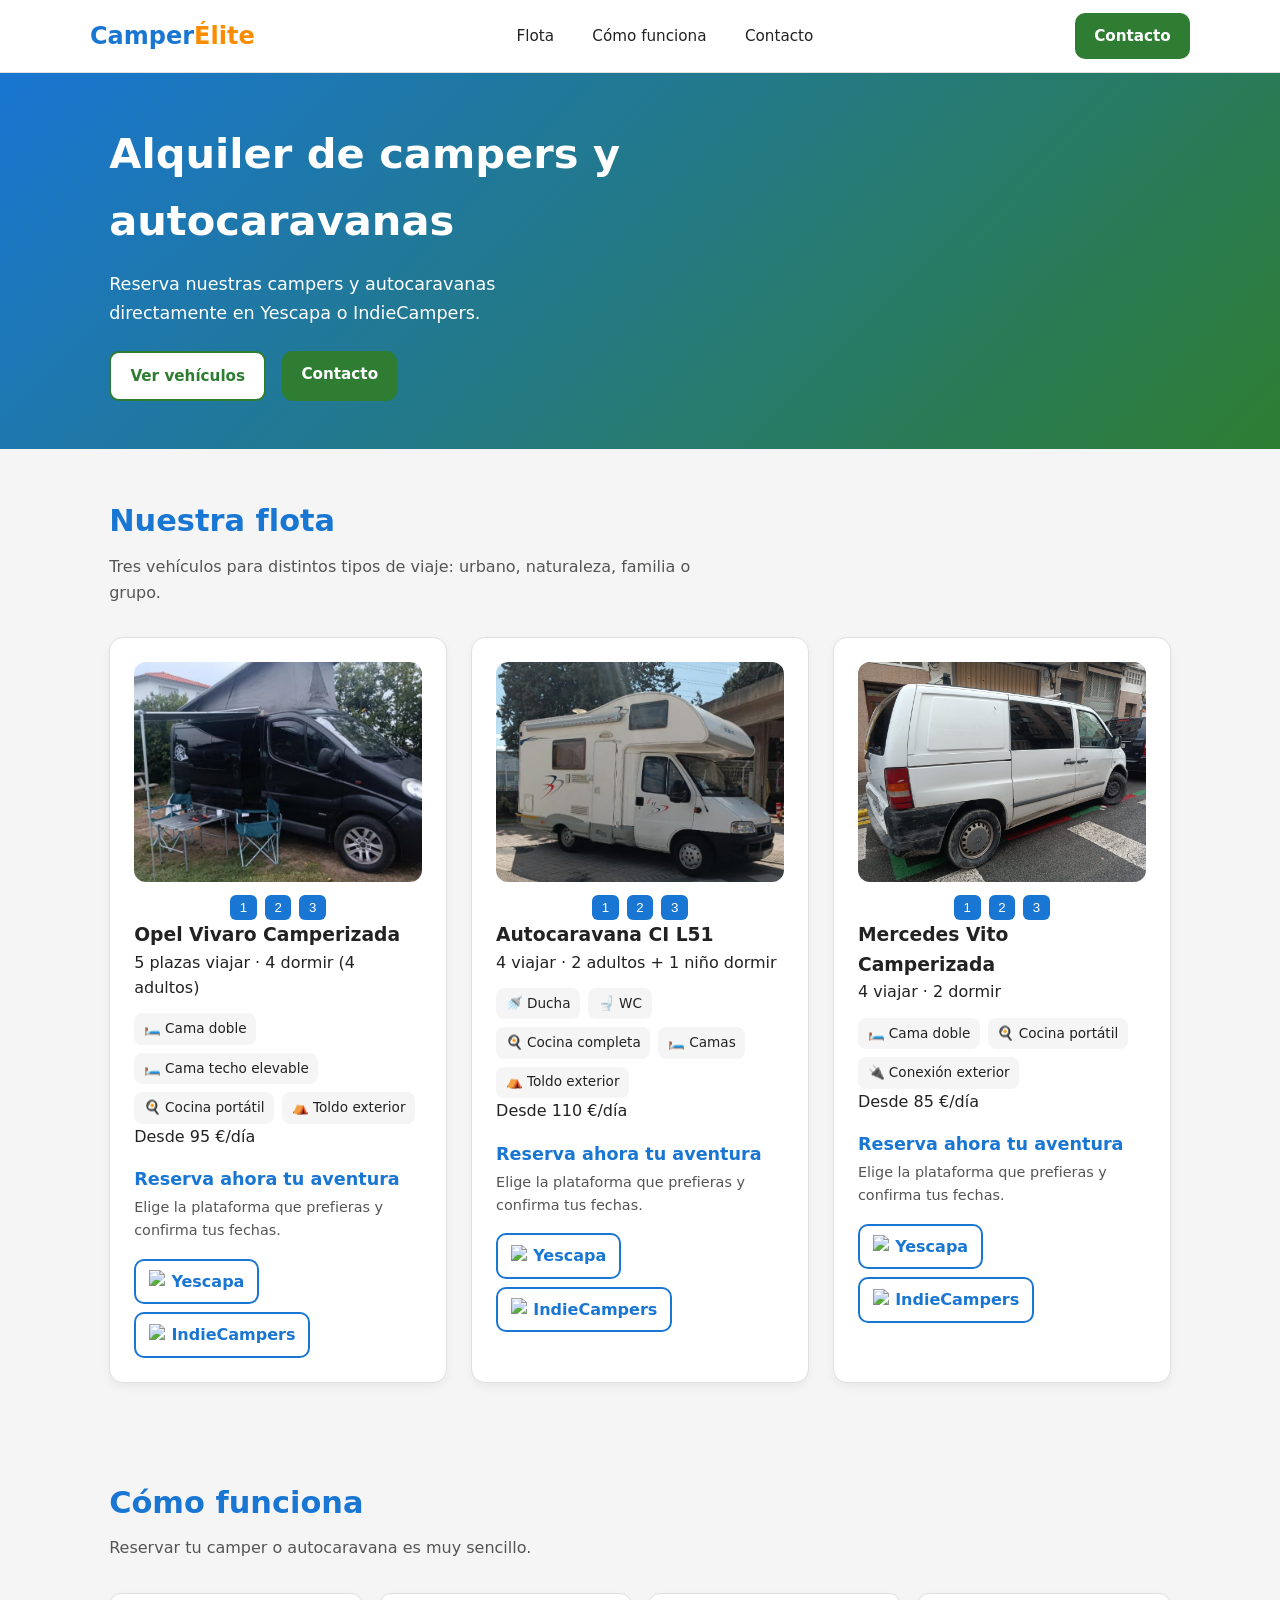
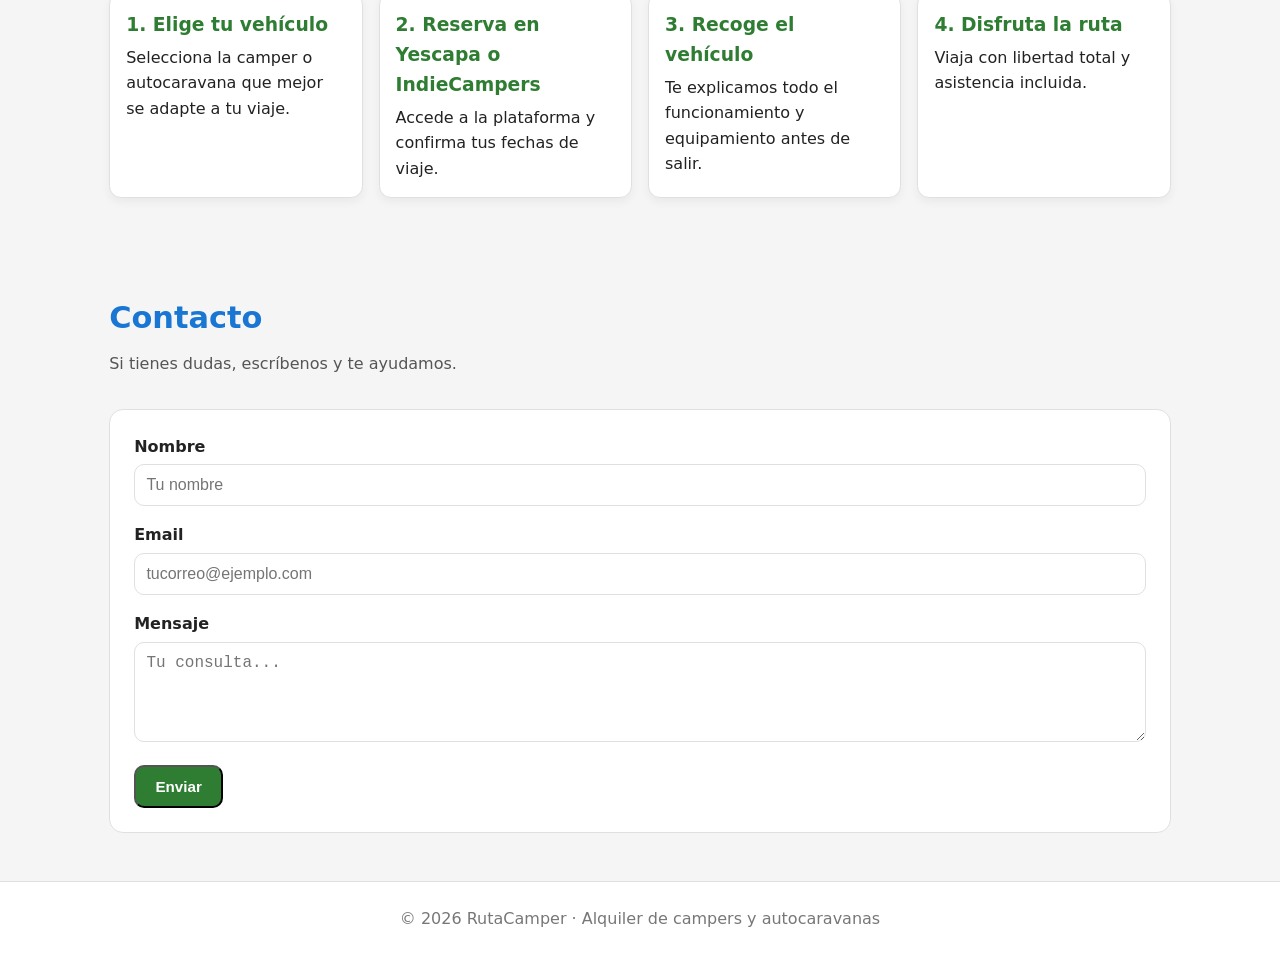
==== index.html @ 62aa4a7f "Add files via upload" ====
<!DOCTYPE html>
<html lang="es">
<head>
<meta charset="UTF-8">
<meta name="viewport" content="width=device-width, initial-scale=1">
<title>Camper Élite – Alquiler y Rutas de campers y autocaravanas</title>

<style>
:root {
  --azul: #1976D2;
  --verde: #2E7D32;
  --naranja: #FB8C00;
  --gris-claro: #F5F5F5;
  --gris-borde: #E0E0E0;
  --texto: #222;
  --max-width: 1100px;
}

* { box-sizing: border-box; margin: 0; padding: 0; }
body {
  font-family: system-ui, sans-serif;
  background: var(--gris-claro);
  color: var(--texto);
  line-height: 1.6;
}

.contenedor {
  max-width: var(--max-width);
  margin: auto;
  padding: 0 1.2rem;
}

/* HEADER */
header {
  background: #fff;
  border-bottom: 1px solid var(--gris-borde);
  position: sticky;
  top: 0;
  z-index: 20;
}
.nav {
  display: flex;
  justify-content: space-between;
  align-items: center;
  padding: .8rem 0;
}
.logo {
  font-size: clamp(1.2rem, 2vw, 1.5rem);
  font-weight: bold;
  color: var(--azul);
}
.logo span { color: var(--naranja); }

nav ul {
  list-style: none;
  display: flex;
  gap: 1rem;
}
nav a {
  text-decoration: none;
  color: var(--texto);
  padding: .4rem .7rem;
  border-radius: 8px;
  font-size: .95rem;
}
nav a:hover {
  background: var(--azul);
  color: #fff;
}

.menu-btn {
  display: none;
  font-size: 1.8rem;
  cursor: pointer;
}

/* BOTONES */
.btn {
  padding: .7rem 1.2rem;
  border-radius: 10px;
  text-decoration: none;
  font-weight: bold;
  display: inline-block;
  font-size: .95rem;
}
.btn-primario {
  background: var(--verde);
  color: #fff;
}
.btn-primario:hover { background: #1b5e20; }
.btn-secundario {
  background: #fff;
  border: 2px solid var(--verde);
  color: var(--verde);
}
.btn-secundario:hover {
  background: var(--verde);
  color: #fff;
}

/* HERO */
.hero {
  background: linear-gradient(135deg, var(--azul), var(--verde));
  color: #fff;
  padding: 3rem 0;
}
.hero-grid {
  display: grid;
  grid-template-columns: 1fr 1fr;
  gap: 2rem;
  align-items: center;
}
.hero h1 {
  font-size: clamp(1.8rem, 4vw, 2.6rem);
  margin-bottom: 1rem;
}
.hero p {
  max-width: 500px;
  margin-bottom: 1.5rem;
  font-size: clamp(.95rem, 2vw, 1.1rem);
}
.hero-buttons {
  display: flex;
  flex-wrap: wrap;
  gap: 1rem;
}

/* SECCIONES */
section {
  padding: 3rem 0;
}
section h2 {
  font-size: clamp(1.4rem, 3vw, 1.9rem);
  margin-bottom: .5rem;
  color: var(--azul);
}
.section-desc {
  max-width: 600px;
  margin-bottom: 2rem;
  color: #555;
}

/* GRID */
.grid {
  display: grid;
  gap: 1.5rem;
}
.grid-3 {
  grid-template-columns: repeat(auto-fit, minmax(280px, 1fr));
}

/* TARJETAS VEHÍCULOS */
.card {
  background: #fff;
  padding: 1.5rem;
  border-radius: 14px;
  border: 1px solid var(--gris-borde);
  box-shadow: 0 4px 10px rgba(0,0,0,0.05);
}

/* GALERÍA */
.gallery {
  position: relative;
  overflow: hidden;
  border-radius: 12px;
  margin-bottom: .8rem;
}
.gallery img {
  width: 100%;
  height: 220px;
  object-fit: cover;
  display: none;
}
.gallery img.active {
  display: block;
}
.gallery-buttons {
  display: flex;
  justify-content: center;
  gap: .5rem;
  margin-top: .5rem;
}
.gallery-buttons button {
  background: var(--azul);
  color: #fff;
  border: none;
  padding: .3rem .6rem;
  border-radius: 6px;
  cursor: pointer;
}
.gallery-buttons button:hover {
  background: var(--verde);
}

/* ICONOS EQUIPAMIENTO */
.equipamiento {
  display: flex;
  flex-wrap: wrap;
  gap: .5rem;
  margin-top: .8rem;
}
.equip-item {
  display: flex;
  align-items: center;
  gap: .3rem;
  background: var(--gris-claro);
  padding: .3rem .6rem;
  border-radius: 8px;
  font-size: .85rem;
}

/* BOTONES DE RESERVA CON LOGOS */
.reserva-logos {
  display: flex;
  gap: .5rem;
  margin-top: 1rem;
  flex-wrap: wrap;
}
.reserva-logos a {
  display: flex;
  align-items: center;
  gap: .4rem;
  background: #fff;
  border: 2px solid var(--azul);
  padding: .5rem .8rem;
  border-radius: 10px;
  text-decoration: none;
  color: var(--azul);
  font-weight: bold;
}
.reserva-logos img {
  height: 22px;
}

/* CÓMO FUNCIONA */
.pasos {
  display: grid;
  gap: 1rem;
  grid-template-columns: repeat(auto-fit, minmax(250px, 1fr));
}
.paso {
  background: #fff;
  padding: 1rem;
  border-radius: 12px;
  border: 1px solid var(--gris-borde);
  box-shadow: 0 4px 10px rgba(0,0,0,0.05);
}
.paso h3 {
  color: var(--verde);
  margin-bottom: .3rem;
}

/* CONTACTO */
form {
  background: #fff;
  padding: 1.5rem;
  border-radius: 14px;
  border: 1px solid var(--gris-borde);
}
.campo { margin-bottom: 1rem; }
.campo label {
  display: block;
  margin-bottom: .3rem;
  font-weight: bold;
}
.campo input,
.campo textarea {
  width: 100%;
  padding: .7rem;
  border-radius: 10px;
  border: 1px solid var(--gris-borde);
  font-size: 1rem;
}
textarea { min-height: 100px; }

footer {
  background: #fff;
  border-top: 1px solid var(--gris-borde);
  padding: 1.5rem 0;
  text-align: center;
  color: #777;
}

@media (max-width: 900px) {
  .hero-grid {
    grid-template-columns: 1fr;
    text-align: center;
  }
}
@media (max-width: 768px) {
  nav ul { display: none; }
  .menu-btn { display: block; }
}
@media (max-width: 480px) {
  .btn { width: 100%; text-align: center; }
}
.reserva-titulo {
  margin-top: 1rem;
  margin-bottom: .5rem;
  text-align: left;
}

.reserva-titulo h4 {
  font-size: 1.1rem;
  color: var(--azul);
  margin-bottom: .2rem;
}

.reserva-titulo p {
  font-size: .9rem;
  color: #555;
}

</style>
</head>
<body>

<header>
  <div class="contenedor nav">
    <div class="logo">Camper<span>Élite</span></div>

    <div class="menu-btn" onclick="toggleMenu()">☰</div>

    <nav>
      <ul id="menu">
        <li><a href="#flota">Flota</a></li>
        <li><a href="#como">Cómo funciona</a></li>
        <li><a href="#contacto">Contacto</a></li>
      </ul>
    </nav>

    <a href="#contacto" class="btn btn-primario">Contacto</a>
  </div>
</header>

<section class="hero">
  <div class="contenedor hero-grid">
    <div>
      <h1>Alquiler de campers y autocaravanas</h1>
      <p>Reserva nuestras campers y autocaravanas directamente en Yescapa o IndieCampers.</p>
      <div class="hero-buttons">
        <a href="#flota" class="btn btn-secundario">Ver vehículos</a>
        <a href="#contacto" class="btn btn-primario">Contacto</a>
      </div>
    </div>
  </div>
</section>

<section id="flota">
  <div class="contenedor">
    <h2>Nuestra flota</h2>
    <p class="section-desc">Tres vehículos para distintos tipos de viaje: urbano, naturaleza, familia o grupo.</p>

    <div class="grid grid-3">

      <!-- Opel Vivaro -->
      <div class="card">
        <div class="gallery" id="galVivaro">
          <img src="vivaro.jpeg" class="active">
          <img src="vivaro2.jpg">
          <img src="vivaro3.jpg">
        </div>
        <div class="gallery-buttons">
          <button onclick="galeria('galVivaro',0)">1</button>
          <button onclick="galeria('galVivaro',1)">2</button>
          <button onclick="galeria('galVivaro',2)">3</button>
        </div>

        <h3>Opel Vivaro Camperizada</h3>
        <div class="card-sub">5 plazas viajar · 4 dormir (4 adultos)</div>

        <div class="equipamiento">
          <div class="equip-item">🛏️ Cama doble</div>
          <div class="equip-item">🛏️ Cama techo elevable</div>
          <div class="equip-item">🍳 Cocina portátil</div>
          <div class="equip-item">⛺ Toldo exterior</div>
        </div>

        <div class="card-precio">Desde 95 €/día</div>
		<div class="reserva-titulo">
			<h4>Reserva ahora tu aventura</h4>
			<p>Elige la plataforma que prefieras y confirma tus fechas.</p>
		</div>
        <div class="reserva-logos">
          <a href="https://www.yescapa.es" target="_blank">
            <img src="https://www.yescapa.es/_assets_dyn/logo.svg"> Yescapa
          </a>
          <a href="https://www.indiecampers.com" target="_blank">
            <img src="https://assets.indiecampers.com/discover/_next/static/media/logo-inverted.2886wuqgzt3rc.svg?w=128&q=75"> IndieCampers
          </a>
        </div>
      </div>

      <!-- Autocaravana CI L51 -->
      <div class="card">
        <div class="gallery" id="galAuto">
          <img src="autocaravana.jpeg" class="active">
          <img src="auto2.jpg">
          <img src="auto3.jpg">
        </div>
        <div class="gallery-buttons">
          <button onclick="galeria('galAuto',0)">1</button>
          <button onclick="galeria('galAuto',1)">2</button>
          <button onclick="galeria('galAuto',2)">3</button>
        </div>

        <h3>Autocaravana CI L51</h3>
        <div class="card-sub">4 viajar · 2 adultos + 1 niño dormir</div>

        <div class="equipamiento">
          <div class="equip-item">🚿 Ducha</div>
          <div class="equip-item">🚽 WC</div>
          <div class="equip-item">🍳 Cocina completa</div>
          <div class="equip-item">🛏️ Camas</div>
		  <div class="equip-item">⛺ Toldo exterior</div>
        </div>

        <div class="card-precio">Desde 110 €/día</div>
		<div class="reserva-titulo">
			<h4>Reserva ahora tu aventura</h4>
			<p>Elige la plataforma que prefieras y confirma tus fechas.</p>
		</div>

        <div class="reserva-logos">
          <a href="https://www.yescapa.es" target="_blank">
            <img src="https://www.yescapa.es/_assets_dyn/logo.svg"> Yescapa
          </a>
          <a href="https://www.indiecampers.com" target="_blank">
            <img src="https://assets.indiecampers.com/discover/_next/static/media/logo-inverted.2886wuqgzt3rc.svg?w=128&q=75"> IndieCampers
          </a>
        </div>
      </div>

      <!-- Mercedes Vito -->
      <div class="card">
        <div class="gallery" id="galVito">
          <img src="vito.jpeg" class="active">
          <img src="vito2.jpg">
          <img src="vito3.jpg">
        </div>
        <div class="gallery-buttons">
          <button onclick="galeria('galVito',0)">1</button>
          <button onclick="galeria('galVito',1)">2</button>
          <button onclick="galeria('galVito',2)">3</button>
        </div>

        <h3>Mercedes Vito Camperizada</h3>
        <div class="card-sub">4 viajar · 2 dormir</div>

        <div class="equipamiento">
          <div class="equip-item">🛏️ Cama doble</div>
          <div class="equip-item">🍳 Cocina portátil</div>
          <div class="equip-item">🔌 Conexión exterior</div>
        </div>

        <div class="card-precio">Desde 85 €/día</div>
		<div class="reserva-titulo">
			<h4>Reserva ahora tu aventura</h4>
			<p>Elige la plataforma que prefieras y confirma tus fechas.</p>
		</div>
        <div class="reserva-logos">
          <a href="https://www.yescapa.es" target="_blank">
            <img src="https://www.yescapa.es/_assets_dyn/logo.svg"> Yescapa
          </a>
          <a href="https://www.indiecampers.com" target="_blank">
            <img src="https://assets.indiecampers.com/discover/_next/static/media/logo-inverted.2886wuqgzt3rc.svg?w=128&q=75"> IndieCampers
          </a>
        </div>
      </div>

    </div>
  </div>
</section>

<section id="como">
  <div class="contenedor">
    <h2>Cómo funciona</h2>
    <p class="section-desc">Reservar tu camper o autocaravana es muy sencillo.</p>

    <div class="pasos">
      <div class="paso">
        <h3>1. Elige tu vehículo</h3>
        <p>Selecciona la camper o autocaravana que mejor se adapte a tu viaje.</p>
      </div>
      <div class="paso">
        <h3>2. Reserva en Yescapa o IndieCampers</h3>
        <p>Accede a la plataforma y confirma tus fechas de viaje.</p>
      </div>
      <div class="paso">
        <h3>3. Recoge el vehículo</h3>
        <p>Te explicamos todo el funcionamiento y equipamiento antes de salir.</p>
      </div>
      <div class="paso">
        <h3>4. Disfruta la ruta</h3>
        <p>Viaja con libertad total y asistencia incluida.</p>
      </div>
    </div>
  </div>
</section>

<section id="contacto">
  <div class="contenedor">
    <h2>Contacto</h2>
    <p class="section-desc">Si tienes dudas, escríbenos y te ayudamos.</p>

    <form>
      <div class="campo">
        <label>Nombre</label>
        <input type="text" placeholder="Tu nombre">
      </div>
      <div class="campo">
        <label>Email</label>
        <input type="email" placeholder="tucorreo@ejemplo.com">
      </div>
      <div class="campo">
        <label>Mensaje</label>
        <textarea placeholder="Tu consulta..."></textarea>
      </div>
      <button class="btn btn-primario" type="submit">Enviar</button>
    </form>
  </div>
</section>

<footer>
  © <span id="year"></span> RutaCamper · Alquiler de campers y autocaravanas
</footer>

<script>
document.getElementById("year").textContent = new Date().getFullYear();

function toggleMenu() {
  const menu = document.getElementById("menu");
  menu.style.display = menu.style.display === "flex" ? "none" : "flex";
}

function galeria(id, index) {
  const gal = document.getElementById(id);
  const imgs = gal.querySelectorAll("img");
  imgs.forEach(img => img.classList.remove("active"));
  imgs[index].classList.add("active");
}
</script>

</body>
</html>
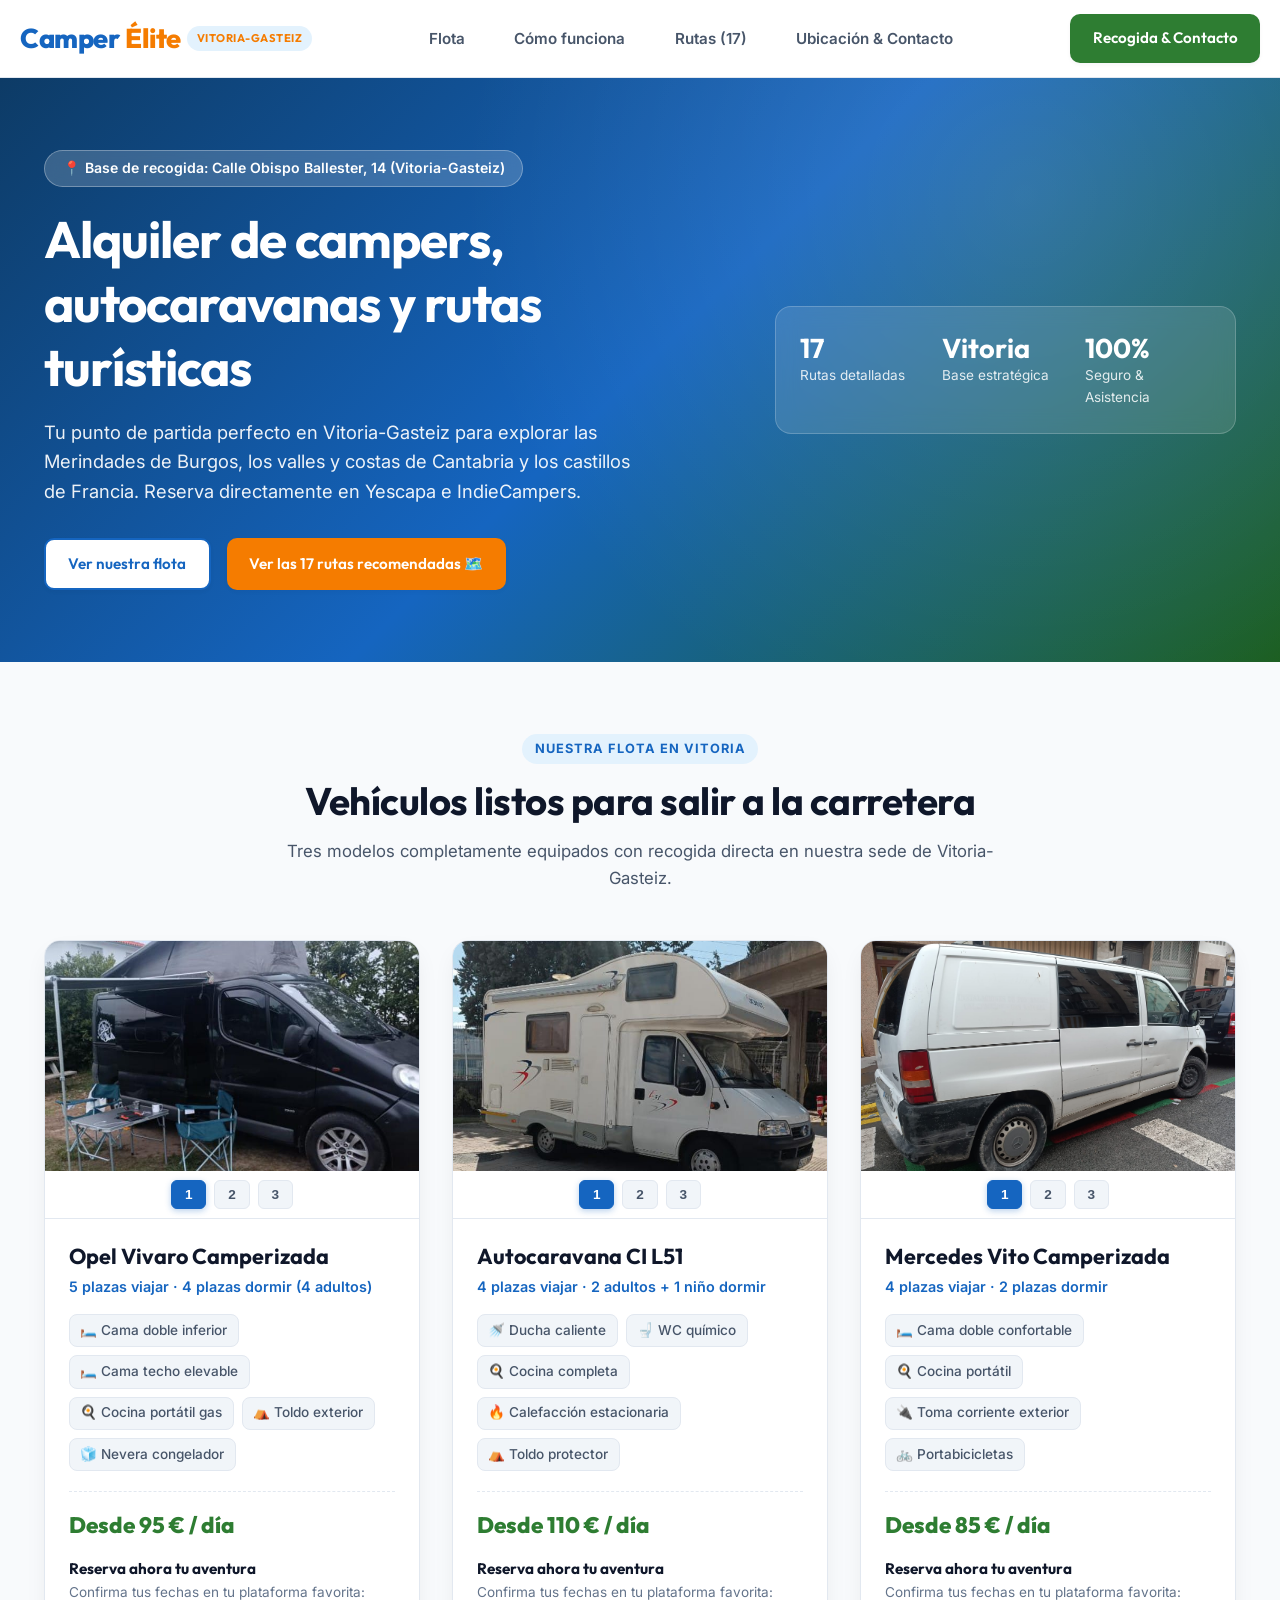
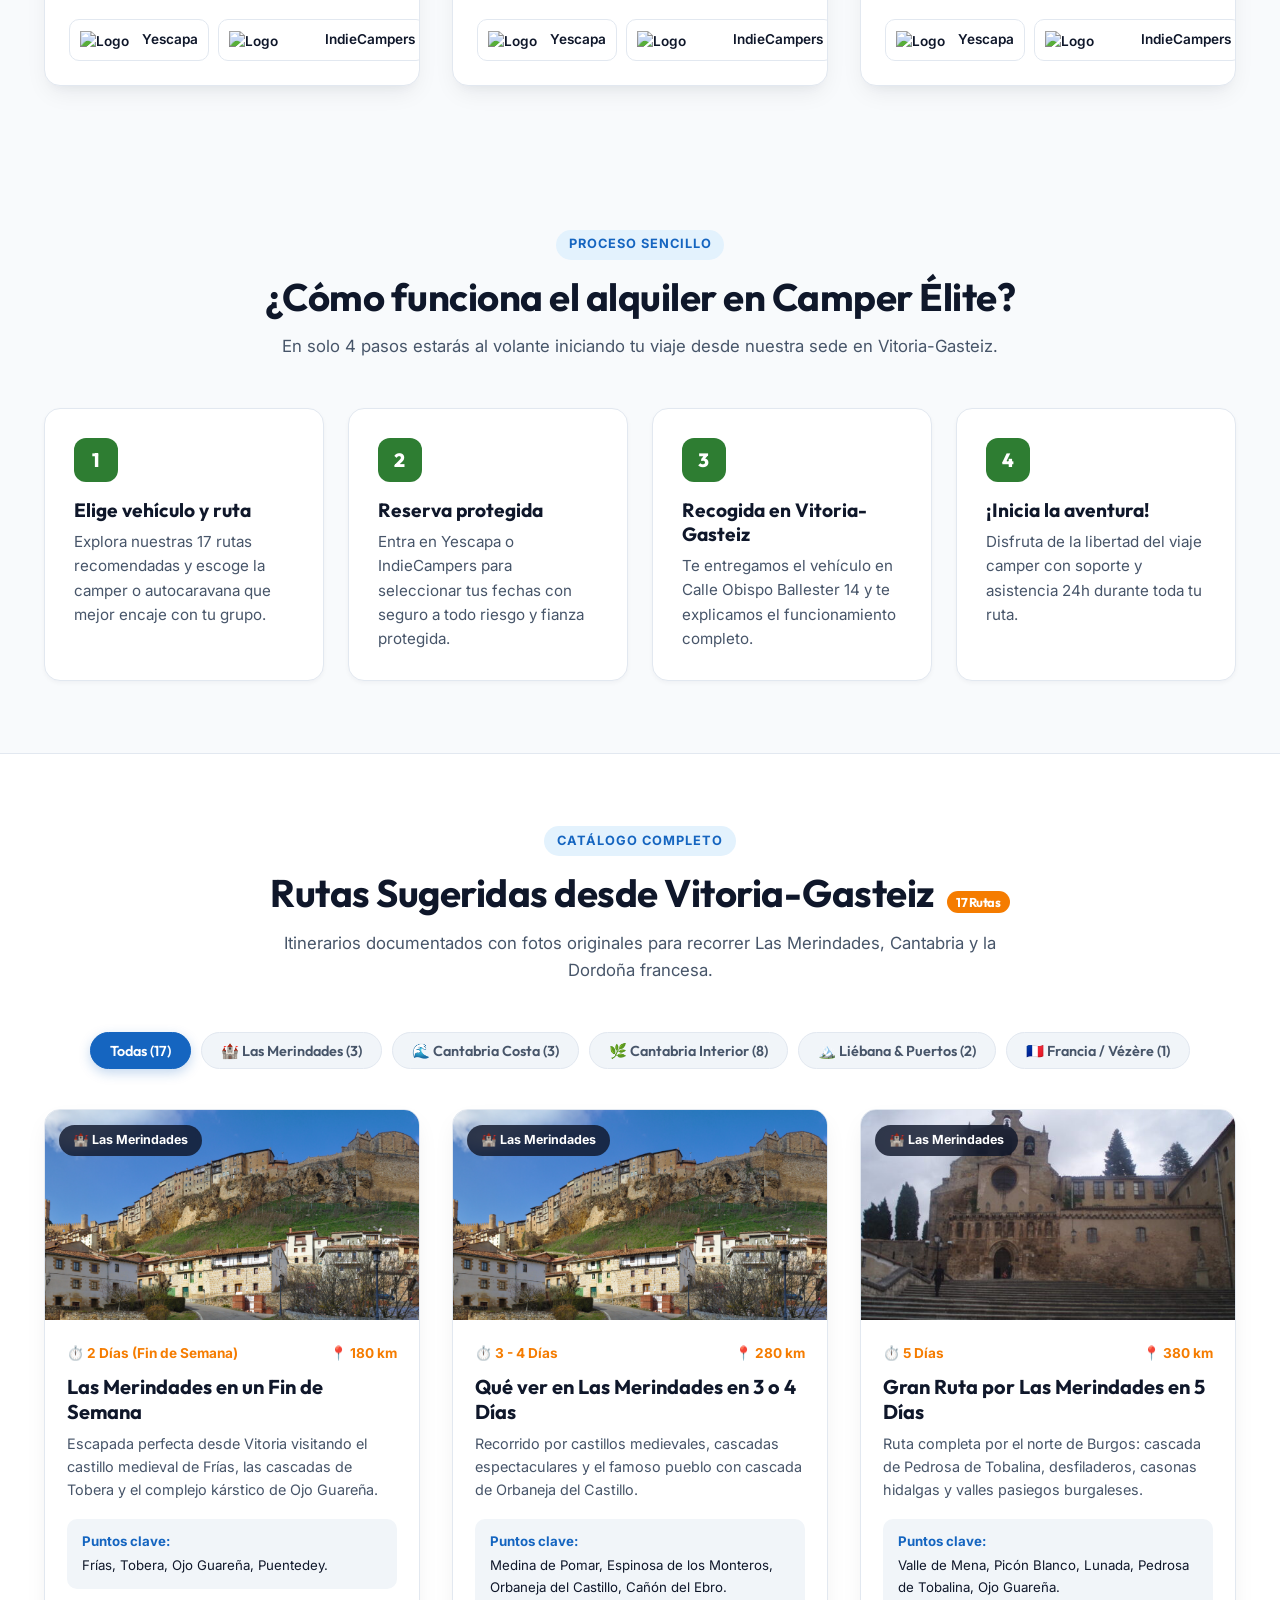
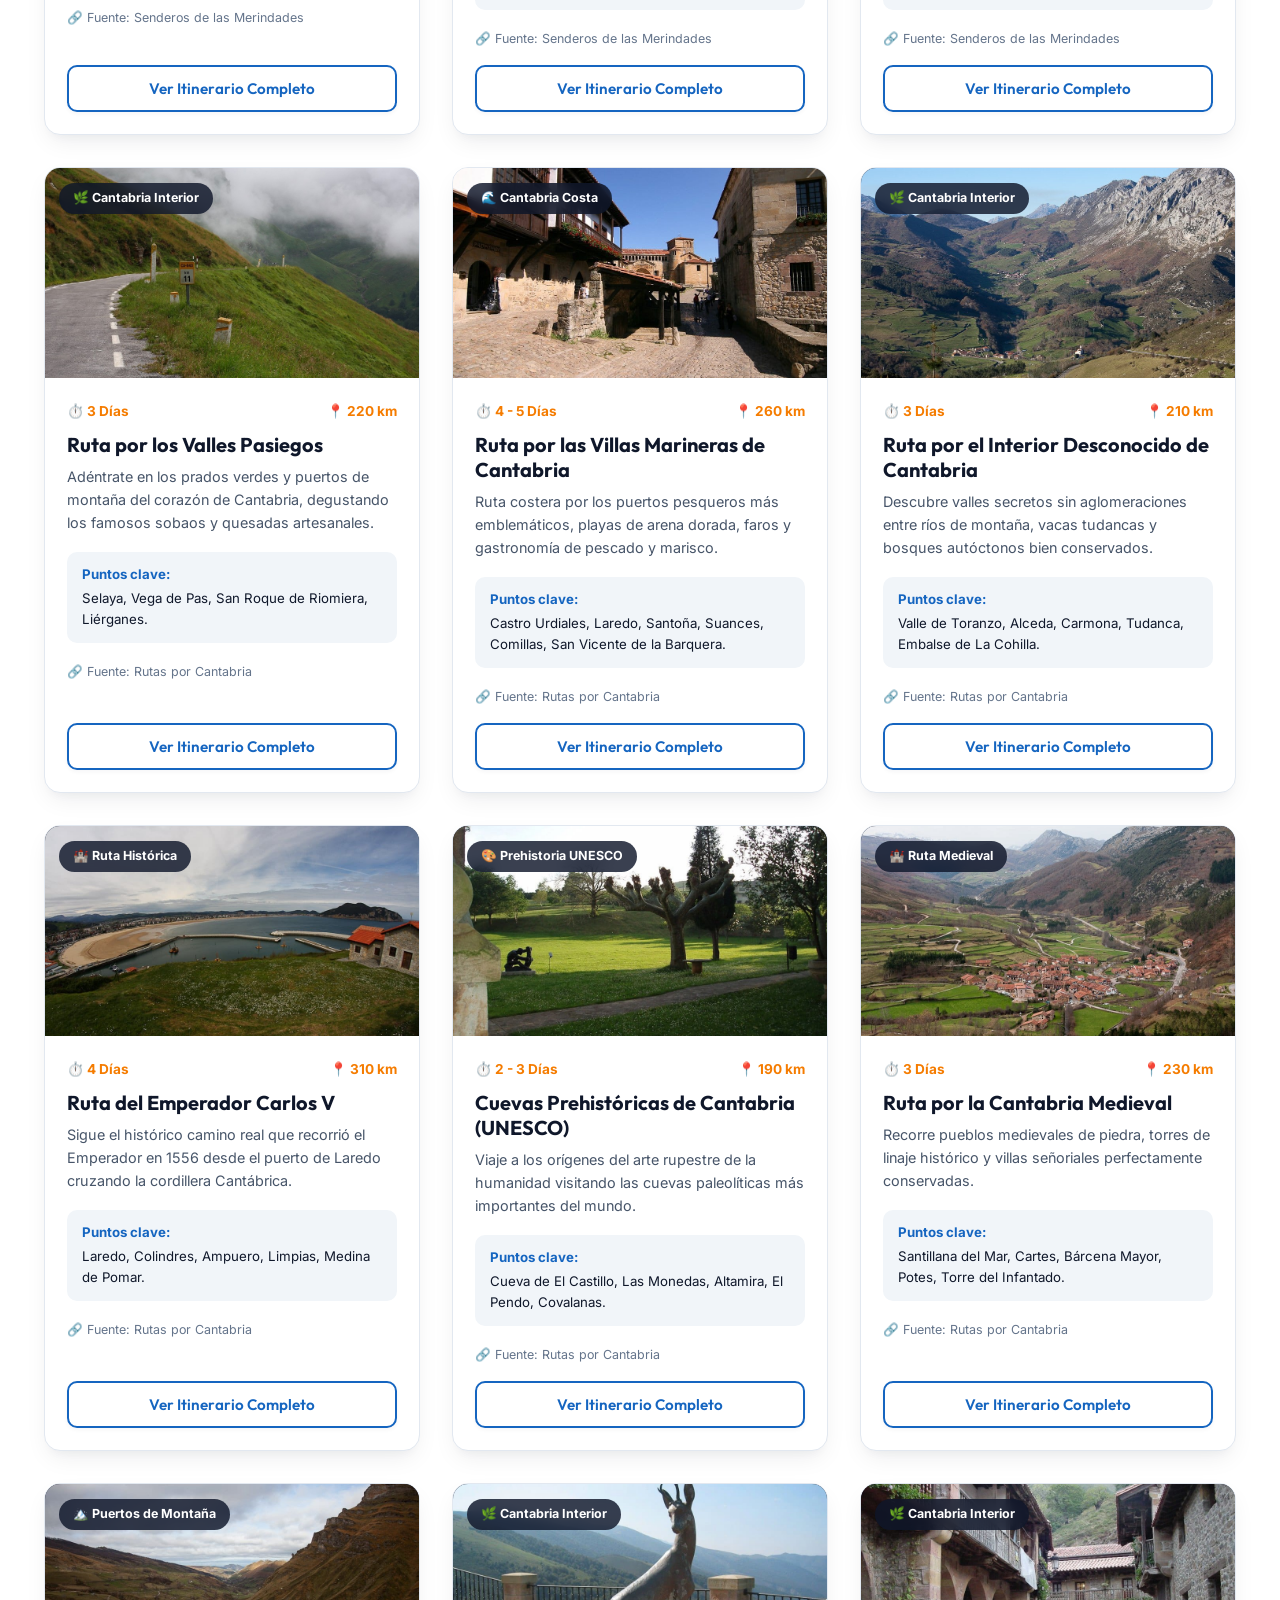
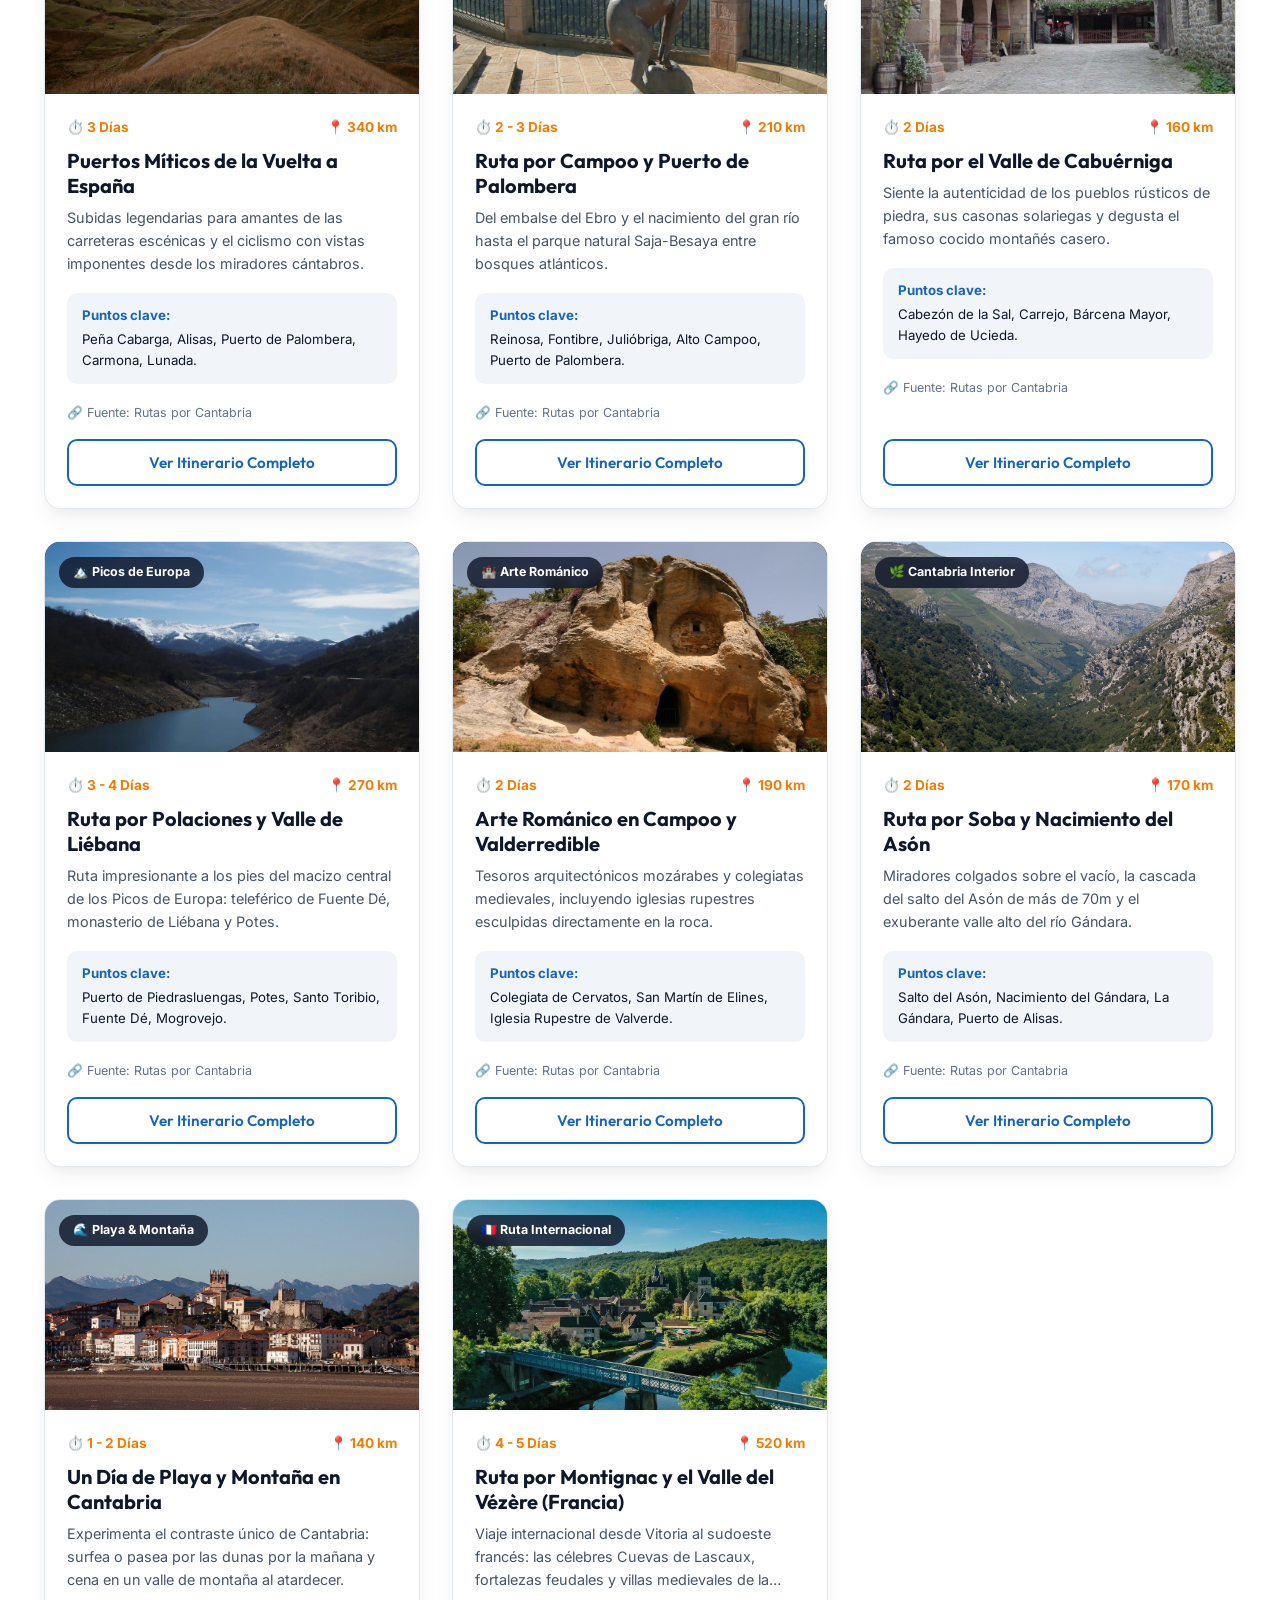
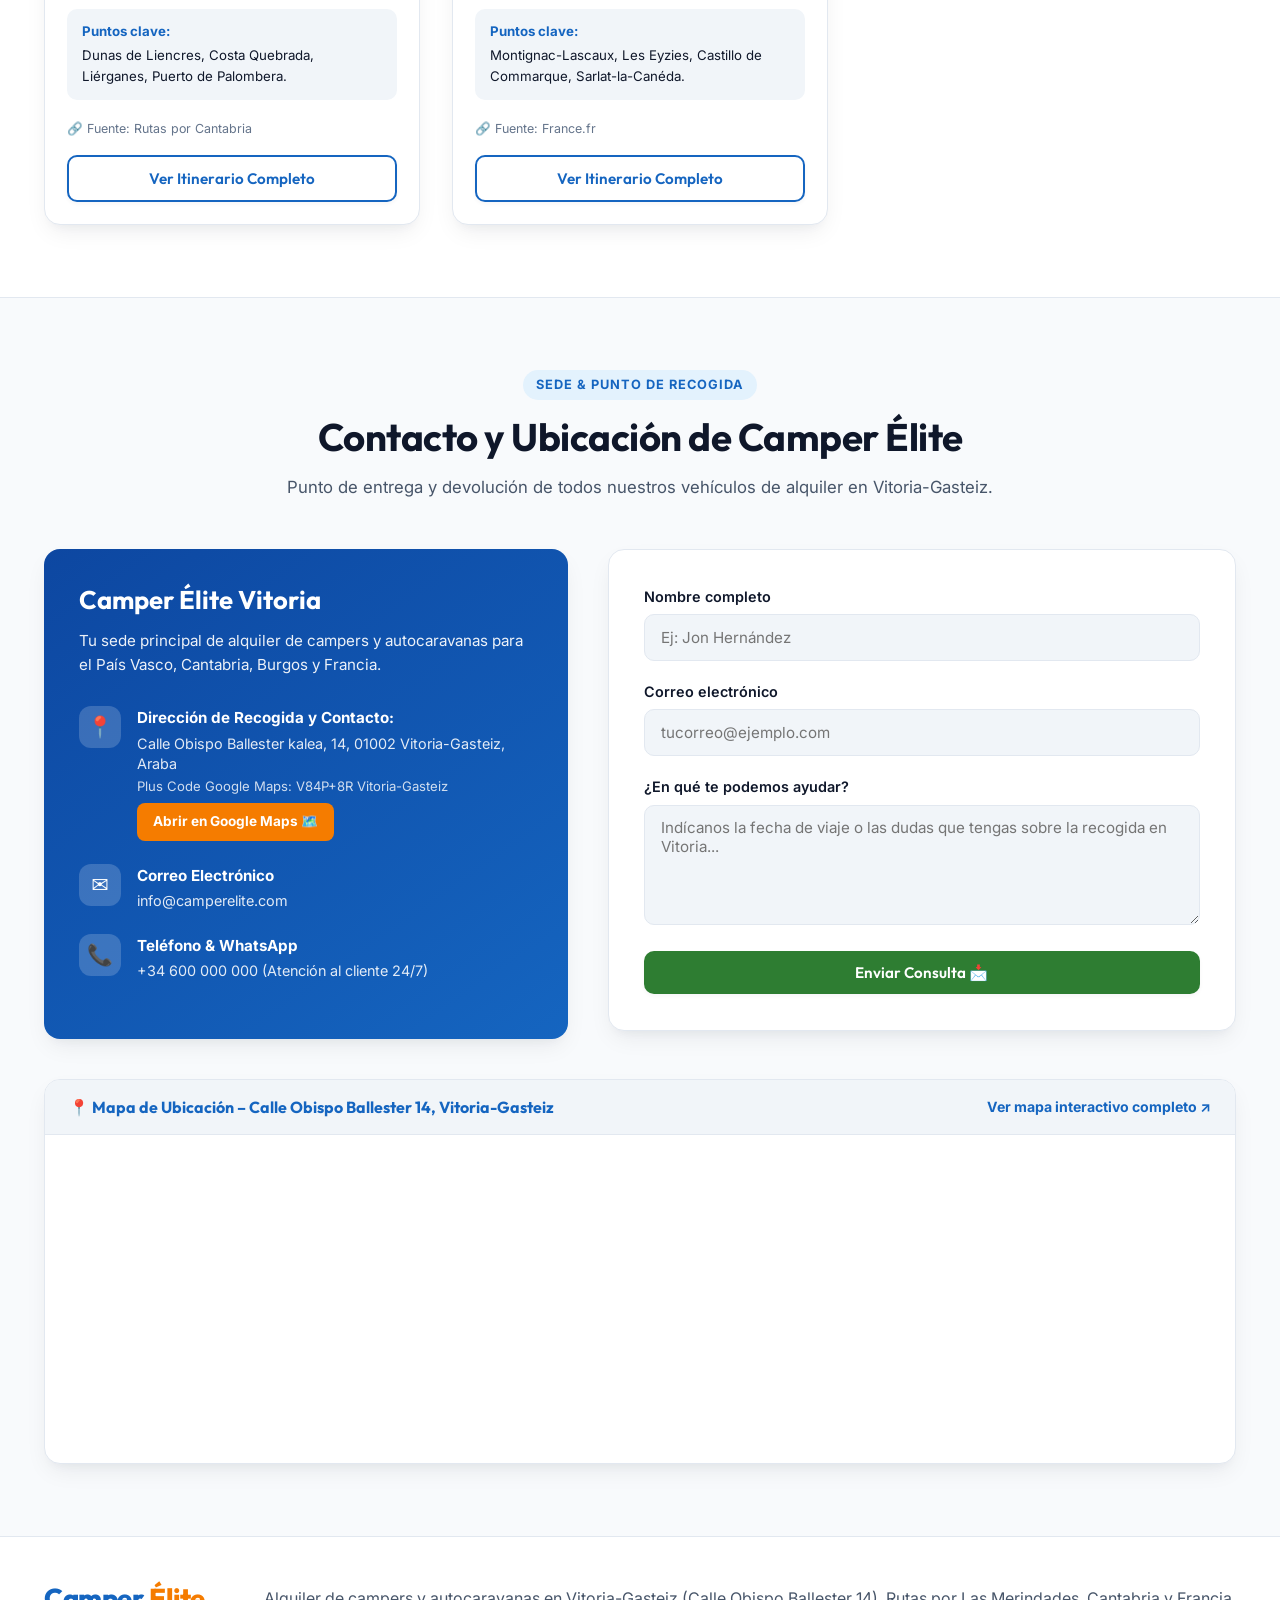
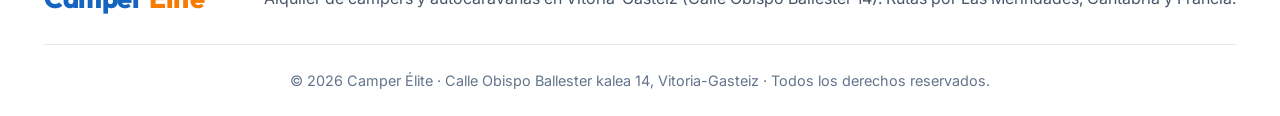
==== commit 334bd8e9: "Add files via upload" ====
--- a/index.html
+++ b/index.html
@@ -1,545 +1,822 @@
-<!DOCTYPE html>
-<html lang="es">
-<head>
-<meta charset="UTF-8">
-<meta name="viewport" content="width=device-width, initial-scale=1">
-<title>Camper Élite – Alquiler y Rutas de campers y autocaravanas</title>
-
-<style>
-:root {
-  --azul: #1976D2;
-  --verde: #2E7D32;
-  --naranja: #FB8C00;
-  --gris-claro: #F5F5F5;
-  --gris-borde: #E0E0E0;
-  --texto: #222;
-  --max-width: 1100px;
-}
-
-* { box-sizing: border-box; margin: 0; padding: 0; }
-body {
-  font-family: system-ui, sans-serif;
-  background: var(--gris-claro);
-  color: var(--texto);
-  line-height: 1.6;
-}
-
-.contenedor {
-  max-width: var(--max-width);
-  margin: auto;
-  padding: 0 1.2rem;
-}
-
-/* HEADER */
-header {
-  background: #fff;
-  border-bottom: 1px solid var(--gris-borde);
-  position: sticky;
-  top: 0;
-  z-index: 20;
-}
-.nav {
-  display: flex;
-  justify-content: space-between;
-  align-items: center;
-  padding: .8rem 0;
-}
-.logo {
-  font-size: clamp(1.2rem, 2vw, 1.5rem);
-  font-weight: bold;
-  color: var(--azul);
-}
-.logo span { color: var(--naranja); }
-
-nav ul {
-  list-style: none;
-  display: flex;
-  gap: 1rem;
-}
-nav a {
-  text-decoration: none;
-  color: var(--texto);
-  padding: .4rem .7rem;
-  border-radius: 8px;
-  font-size: .95rem;
-}
-nav a:hover {
-  background: var(--azul);
-  color: #fff;
-}
-
-.menu-btn {
-  display: none;
-  font-size: 1.8rem;
-  cursor: pointer;
-}
-
-/* BOTONES */
-.btn {
-  padding: .7rem 1.2rem;
-  border-radius: 10px;
-  text-decoration: none;
-  font-weight: bold;
-  display: inline-block;
-  font-size: .95rem;
-}
-.btn-primario {
-  background: var(--verde);
-  color: #fff;
-}
-.btn-primario:hover { background: #1b5e20; }
-.btn-secundario {
-  background: #fff;
-  border: 2px solid var(--verde);
-  color: var(--verde);
-}
-.btn-secundario:hover {
-  background: var(--verde);
-  color: #fff;
-}
-
-/* HERO */
-.hero {
-  background: linear-gradient(135deg, var(--azul), var(--verde));
-  color: #fff;
-  padding: 3rem 0;
-}
-.hero-grid {
-  display: grid;
-  grid-template-columns: 1fr 1fr;
-  gap: 2rem;
-  align-items: center;
-}
-.hero h1 {
-  font-size: clamp(1.8rem, 4vw, 2.6rem);
-  margin-bottom: 1rem;
-}
-.hero p {
-  max-width: 500px;
-  margin-bottom: 1.5rem;
-  font-size: clamp(.95rem, 2vw, 1.1rem);
-}
-.hero-buttons {
-  display: flex;
-  flex-wrap: wrap;
-  gap: 1rem;
-}
-
-/* SECCIONES */
-section {
-  padding: 3rem 0;
-}
-section h2 {
-  font-size: clamp(1.4rem, 3vw, 1.9rem);
-  margin-bottom: .5rem;
-  color: var(--azul);
-}
-.section-desc {
-  max-width: 600px;
-  margin-bottom: 2rem;
-  color: #555;
-}
-
-/* GRID */
-.grid {
-  display: grid;
-  gap: 1.5rem;
-}
-.grid-3 {
-  grid-template-columns: repeat(auto-fit, minmax(280px, 1fr));
-}
-
-/* TARJETAS VEHÍCULOS */
-.card {
-  background: #fff;
-  padding: 1.5rem;
-  border-radius: 14px;
-  border: 1px solid var(--gris-borde);
-  box-shadow: 0 4px 10px rgba(0,0,0,0.05);
-}
-
-/* GALERÍA */
-.gallery {
-  position: relative;
-  overflow: hidden;
-  border-radius: 12px;
-  margin-bottom: .8rem;
-}
-.gallery img {
-  width: 100%;
-  height: 220px;
-  object-fit: cover;
-  display: none;
-}
-.gallery img.active {
-  display: block;
-}
-.gallery-buttons {
-  display: flex;
-  justify-content: center;
-  gap: .5rem;
-  margin-top: .5rem;
-}
-.gallery-buttons button {
-  background: var(--azul);
-  color: #fff;
-  border: none;
-  padding: .3rem .6rem;
-  border-radius: 6px;
-  cursor: pointer;
-}
-.gallery-buttons button:hover {
-  background: var(--verde);
-}
-
-/* ICONOS EQUIPAMIENTO */
-.equipamiento {
-  display: flex;
-  flex-wrap: wrap;
-  gap: .5rem;
-  margin-top: .8rem;
-}
-.equip-item {
-  display: flex;
-  align-items: center;
-  gap: .3rem;
-  background: var(--gris-claro);
-  padding: .3rem .6rem;
-  border-radius: 8px;
-  font-size: .85rem;
-}
-
-/* BOTONES DE RESERVA CON LOGOS */
-.reserva-logos {
-  display: flex;
-  gap: .5rem;
-  margin-top: 1rem;
-  flex-wrap: wrap;
-}
-.reserva-logos a {
-  display: flex;
-  align-items: center;
-  gap: .4rem;
-  background: #fff;
-  border: 2px solid var(--azul);
-  padding: .5rem .8rem;
-  border-radius: 10px;
-  text-decoration: none;
-  color: var(--azul);
-  font-weight: bold;
-}
-.reserva-logos img {
-  height: 22px;
-}
-
-/* CÓMO FUNCIONA */
-.pasos {
-  display: grid;
-  gap: 1rem;
-  grid-template-columns: repeat(auto-fit, minmax(250px, 1fr));
-}
-.paso {
-  background: #fff;
-  padding: 1rem;
-  border-radius: 12px;
-  border: 1px solid var(--gris-borde);
-  box-shadow: 0 4px 10px rgba(0,0,0,0.05);
-}
-.paso h3 {
-  color: var(--verde);
-  margin-bottom: .3rem;
-}
-
-/* CONTACTO */
-form {
-  background: #fff;
-  padding: 1.5rem;
-  border-radius: 14px;
-  border: 1px solid var(--gris-borde);
-}
-.campo { margin-bottom: 1rem; }
-.campo label {
-  display: block;
-  margin-bottom: .3rem;
-  font-weight: bold;
-}
-.campo input,
-.campo textarea {
-  width: 100%;
-  padding: .7rem;
-  border-radius: 10px;
-  border: 1px solid var(--gris-borde);
-  font-size: 1rem;
-}
-textarea { min-height: 100px; }
-
-footer {
-  background: #fff;
-  border-top: 1px solid var(--gris-borde);
-  padding: 1.5rem 0;
-  text-align: center;
-  color: #777;
-}
-
-@media (max-width: 900px) {
-  .hero-grid {
-    grid-template-columns: 1fr;
-    text-align: center;
-  }
-}
-@media (max-width: 768px) {
-  nav ul { display: none; }
-  .menu-btn { display: block; }
-}
-@media (max-width: 480px) {
-  .btn { width: 100%; text-align: center; }
-}
-.reserva-titulo {
-  margin-top: 1rem;
-  margin-bottom: .5rem;
-  text-align: left;
-}
-
-.reserva-titulo h4 {
-  font-size: 1.1rem;
-  color: var(--azul);
-  margin-bottom: .2rem;
-}
-
-.reserva-titulo p {
-  font-size: .9rem;
-  color: #555;
-}
-
-</style>
-</head>
-<body>
-
-<header>
-  <div class="contenedor nav">
-    <div class="logo">Camper<span>Élite</span></div>
-
-    <div class="menu-btn" onclick="toggleMenu()">☰</div>
-
-    <nav>
-      <ul id="menu">
-        <li><a href="#flota">Flota</a></li>
-        <li><a href="#como">Cómo funciona</a></li>
-        <li><a href="#contacto">Contacto</a></li>
-      </ul>
-    </nav>
-
-    <a href="#contacto" class="btn btn-primario">Contacto</a>
-  </div>
-</header>
-
-<section class="hero">
-  <div class="contenedor hero-grid">
-    <div>
-      <h1>Alquiler de campers y autocaravanas</h1>
-      <p>Reserva nuestras campers y autocaravanas directamente en Yescapa o IndieCampers.</p>
-      <div class="hero-buttons">
-        <a href="#flota" class="btn btn-secundario">Ver vehículos</a>
-        <a href="#contacto" class="btn btn-primario">Contacto</a>
-      </div>
-    </div>
-  </div>
-</section>
-
-<section id="flota">
-  <div class="contenedor">
-    <h2>Nuestra flota</h2>
-    <p class="section-desc">Tres vehículos para distintos tipos de viaje: urbano, naturaleza, familia o grupo.</p>
-
-    <div class="grid grid-3">
-
-      <!-- Opel Vivaro -->
-      <div class="card">
-        <div class="gallery" id="galVivaro">
-          <img src="vivaro.jpeg" class="active">
-          <img src="vivaro2.jpg">
-          <img src="vivaro3.jpg">
-        </div>
-        <div class="gallery-buttons">
-          <button onclick="galeria('galVivaro',0)">1</button>
-          <button onclick="galeria('galVivaro',1)">2</button>
-          <button onclick="galeria('galVivaro',2)">3</button>
-        </div>
-
-        <h3>Opel Vivaro Camperizada</h3>
-        <div class="card-sub">5 plazas viajar · 4 dormir (4 adultos)</div>
-
-        <div class="equipamiento">
-          <div class="equip-item">🛏️ Cama doble</div>
-          <div class="equip-item">🛏️ Cama techo elevable</div>
-          <div class="equip-item">🍳 Cocina portátil</div>
-          <div class="equip-item">⛺ Toldo exterior</div>
-        </div>
-
-        <div class="card-precio">Desde 95 €/día</div>
-		<div class="reserva-titulo">
-			<h4>Reserva ahora tu aventura</h4>
-			<p>Elige la plataforma que prefieras y confirma tus fechas.</p>
-		</div>
-        <div class="reserva-logos">
-          <a href="https://www.yescapa.es" target="_blank">
-            <img src="https://www.yescapa.es/_assets_dyn/logo.svg"> Yescapa
-          </a>
-          <a href="https://www.indiecampers.com" target="_blank">
-            <img src="https://assets.indiecampers.com/discover/_next/static/media/logo-inverted.2886wuqgzt3rc.svg?w=128&q=75"> IndieCampers
-          </a>
-        </div>
-      </div>
-
-      <!-- Autocaravana CI L51 -->
-      <div class="card">
-        <div class="gallery" id="galAuto">
-          <img src="autocaravana.jpeg" class="active">
-          <img src="auto2.jpg">
-          <img src="auto3.jpg">
-        </div>
-        <div class="gallery-buttons">
-          <button onclick="galeria('galAuto',0)">1</button>
-          <button onclick="galeria('galAuto',1)">2</button>
-          <button onclick="galeria('galAuto',2)">3</button>
-        </div>
-
-        <h3>Autocaravana CI L51</h3>
-        <div class="card-sub">4 viajar · 2 adultos + 1 niño dormir</div>
-
-        <div class="equipamiento">
-          <div class="equip-item">🚿 Ducha</div>
-          <div class="equip-item">🚽 WC</div>
-          <div class="equip-item">🍳 Cocina completa</div>
-          <div class="equip-item">🛏️ Camas</div>
-		  <div class="equip-item">⛺ Toldo exterior</div>
-        </div>
-
-        <div class="card-precio">Desde 110 €/día</div>
-		<div class="reserva-titulo">
-			<h4>Reserva ahora tu aventura</h4>
-			<p>Elige la plataforma que prefieras y confirma tus fechas.</p>
-		</div>
-
-        <div class="reserva-logos">
-          <a href="https://www.yescapa.es" target="_blank">
-            <img src="https://www.yescapa.es/_assets_dyn/logo.svg"> Yescapa
-          </a>
-          <a href="https://www.indiecampers.com" target="_blank">
-            <img src="https://assets.indiecampers.com/discover/_next/static/media/logo-inverted.2886wuqgzt3rc.svg?w=128&q=75"> IndieCampers
-          </a>
-        </div>
-      </div>
-
-      <!-- Mercedes Vito -->
-      <div class="card">
-        <div class="gallery" id="galVito">
-          <img src="vito.jpeg" class="active">
-          <img src="vito2.jpg">
-          <img src="vito3.jpg">
-        </div>
-        <div class="gallery-buttons">
-          <button onclick="galeria('galVito',0)">1</button>
-          <button onclick="galeria('galVito',1)">2</button>
-          <button onclick="galeria('galVito',2)">3</button>
-        </div>
-
-        <h3>Mercedes Vito Camperizada</h3>
-        <div class="card-sub">4 viajar · 2 dormir</div>
-
-        <div class="equipamiento">
-          <div class="equip-item">🛏️ Cama doble</div>
-          <div class="equip-item">🍳 Cocina portátil</div>
-          <div class="equip-item">🔌 Conexión exterior</div>
-        </div>
-
-        <div class="card-precio">Desde 85 €/día</div>
-		<div class="reserva-titulo">
-			<h4>Reserva ahora tu aventura</h4>
-			<p>Elige la plataforma que prefieras y confirma tus fechas.</p>
-		</div>
-        <div class="reserva-logos">
-          <a href="https://www.yescapa.es" target="_blank">
-            <img src="https://www.yescapa.es/_assets_dyn/logo.svg"> Yescapa
-          </a>
-          <a href="https://www.indiecampers.com" target="_blank">
-            <img src="https://assets.indiecampers.com/discover/_next/static/media/logo-inverted.2886wuqgzt3rc.svg?w=128&q=75"> IndieCampers
-          </a>
-        </div>
-      </div>
-
-    </div>
-  </div>
-</section>
-
-<section id="como">
-  <div class="contenedor">
-    <h2>Cómo funciona</h2>
-    <p class="section-desc">Reservar tu camper o autocaravana es muy sencillo.</p>
-
-    <div class="pasos">
-      <div class="paso">
-        <h3>1. Elige tu vehículo</h3>
-        <p>Selecciona la camper o autocaravana que mejor se adapte a tu viaje.</p>
-      </div>
-      <div class="paso">
-        <h3>2. Reserva en Yescapa o IndieCampers</h3>
-        <p>Accede a la plataforma y confirma tus fechas de viaje.</p>
-      </div>
-      <div class="paso">
-        <h3>3. Recoge el vehículo</h3>
-        <p>Te explicamos todo el funcionamiento y equipamiento antes de salir.</p>
-      </div>
-      <div class="paso">
-        <h3>4. Disfruta la ruta</h3>
-        <p>Viaja con libertad total y asistencia incluida.</p>
-      </div>
-    </div>
-  </div>
-</section>
-
-<section id="contacto">
-  <div class="contenedor">
-    <h2>Contacto</h2>
-    <p class="section-desc">Si tienes dudas, escríbenos y te ayudamos.</p>
-
-    <form>
-      <div class="campo">
-        <label>Nombre</label>
-        <input type="text" placeholder="Tu nombre">
-      </div>
-      <div class="campo">
-        <label>Email</label>
-        <input type="email" placeholder="tucorreo@ejemplo.com">
-      </div>
-      <div class="campo">
-        <label>Mensaje</label>
-        <textarea placeholder="Tu consulta..."></textarea>
-      </div>
-      <button class="btn btn-primario" type="submit">Enviar</button>
-    </form>
-  </div>
-</section>
-
-<footer>
-  © <span id="year"></span> RutaCamper · Alquiler de campers y autocaravanas
-</footer>
-
-<script>
-document.getElementById("year").textContent = new Date().getFullYear();
-
-function toggleMenu() {
-  const menu = document.getElementById("menu");
-  menu.style.display = menu.style.display === "flex" ? "none" : "flex";
-}
-
-function galeria(id, index) {
-  const gal = document.getElementById(id);
-  const imgs = gal.querySelectorAll("img");
-  imgs.forEach(img => img.classList.remove("active"));
-  imgs[index].classList.add("active");
-}
-</script>
-
-</body>
-</html>
+<!DOCTYPE html>
+<html lang="es">
+
+<head>
+  <meta charset="UTF-8">
+  <meta name="viewport" content="width=device-width, initial-scale=1.0">
+  <title>Camper Élite – Alquiler y Rutas de Campers y Autocaravanas en Vitoria-Gasteiz</title>
+  <meta name="description"
+    content="Alquiler de campers y autocaravanas en Vitoria-Gasteiz (Calle Obispo Ballester 14). Rutas por Las Merindades, Cantabria y el Valle del Vézère en Francia. Reserva en Yescapa e IndieCampers.">
+  <link rel="stylesheet" href="styles.css">
+</head>
+
+<body>
+
+  <!-- HEADER / NAVEGACIÓN -->
+  <header>
+    <div class="contenedor nav">
+      <a href="#" class="logo">
+        Camper<span>Élite</span>
+        <span class="logo-badge">Vitoria-Gasteiz</span>
+      </a>
+
+      <button class="menu-btn" onclick="toggleMenu()" aria-label="Abrir menú de navegación">☰</button>
+
+      <nav>
+        <ul id="menu">
+          <li><a href="#flota">Flota</a></li>
+          <li><a href="#como">Cómo funciona</a></li>
+          <li><a href="#rutas">Rutas (17)</a></li>
+          <li><a href="#contacto">Ubicación & Contacto</a></li>
+        </ul>
+      </nav>
+
+      <a href="#contacto" class="btn btn-primario">Recogida & Contacto</a>
+    </div>
+  </header>
+
+  <!-- SECCIÓN HERO -->
+  <section class="hero">
+    <div class="contenedor hero-grid">
+      <div>
+        <div class="hero-location-badge">📍 Base de recogida: Calle Obispo Ballester, 14 (Vitoria-Gasteiz)</div>
+        <h1>Alquiler de campers, autocaravanas y rutas turísticas</h1>
+        <p>Tu punto de partida perfecto en Vitoria-Gasteiz para explorar las Merindades de Burgos, los valles y costas
+          de Cantabria y los castillos de Francia. Reserva directamente en Yescapa e IndieCampers.</p>
+        <div class="hero-buttons">
+          <a href="#flota" class="btn btn-secundario">Ver nuestra flota</a>
+          <a href="#rutas" class="btn btn-naranja">Ver las 17 rutas recomendadas 🗺️</a>
+        </div>
+      </div>
+      <div class="hero-stats">
+        <div class="stat-item">
+          <h3>17</h3>
+          <p>Rutas detalladas</p>
+        </div>
+        <div class="stat-item">
+          <h3>Vitoria</h3>
+          <p>Base estratégica</p>
+        </div>
+        <div class="stat-item">
+          <h3>100%</h3>
+          <p>Seguro & Asistencia</p>
+        </div>
+      </div>
+    </div>
+  </section>
+
+  <!-- SECCIÓN 1: FLOTA -->
+  <section id="flota">
+    <div class="contenedor">
+      <div class="section-header">
+        <span class="section-badge">Nuestra Flota en Vitoria</span>
+        <h2>Vehículos listos para salir a la carretera</h2>
+        <p class="section-desc">Tres modelos completamente equipados con recogida directa en nuestra sede de
+          Vitoria-Gasteiz.</p>
+      </div>
+
+      <div class="grid grid-3">
+
+        <!-- Tarjeta 1: Opel Vivaro -->
+        <div class="card">
+          <div class="gallery-container">
+            <div class="gallery" id="galVivaro">
+              <img src="vivaro.jpeg" class="active" alt="Opel Vivaro Camper exterior en plena naturaleza">
+              <img src="vivaro2.jpg" alt="Interior acogedor de la Opel Vivaro camperizada con cama doble y cocina">
+              <img src="vivaro3.jpg" alt="Opel Vivaro camper aparcada junto a un acantilado costero al atardecer">
+            </div>
+            <div class="gallery-buttons">
+              <button onclick="galeria('galVivaro',0)" class="active" aria-label="Ver foto 1 de Opel Vivaro">1</button>
+              <button onclick="galeria('galVivaro',1)" aria-label="Ver foto 2 de Opel Vivaro">2</button>
+              <button onclick="galeria('galVivaro',2)" aria-label="Ver foto 3 de Opel Vivaro">3</button>
+            </div>
+          </div>
+
+          <div class="card-content">
+            <h3>Opel Vivaro Camperizada</h3>
+            <div class="card-sub">5 plazas viajar · 4 plazas dormir (4 adultos)</div>
+
+            <div class="equipamiento">
+              <div class="equip-item">🛏️ Cama doble inferior</div>
+              <div class="equip-item">🛏️ Cama techo elevable</div>
+              <div class="equip-item">🍳 Cocina portátil gas</div>
+              <div class="equip-item">⛺ Toldo exterior</div>
+              <div class="equip-item">🧊 Nevera congelador</div>
+            </div>
+
+            <div class="card-precio">Desde 95 € / día</div>
+
+            <div class="reserva-titulo">
+              <h4>Reserva ahora tu aventura</h4>
+              <p>Confirma tus fechas en tu plataforma favorita:</p>
+            </div>
+            <div class="reserva-logos">
+              <a href="https://www.yescapa.es" target="_blank" rel="noopener noreferrer">
+                <img src="https://www.yescapa.es/_assets_dyn/logo.svg" alt="Logo Yescapa"> Yescapa
+              </a>
+              <a href="https://www.indiecampers.com" target="_blank" rel="noopener noreferrer">
+                <img
+                  src="https://assets.indiecampers.com/discover/_next/static/media/logo-inverted.2886wuqgzt3rc.svg?w=128&q=75"
+                  alt="Logo IndieCampers"> IndieCampers
+              </a>
+            </div>
+          </div>
+        </div>
+
+        <!-- Tarjeta 2: Autocaravana CI L51 -->
+        <div class="card">
+          <div class="gallery-container">
+            <div class="gallery" id="galAuto">
+              <img src="autocaravana.jpeg" class="active" alt="Autocaravana CI L51 perfilada exterior">
+              <img src="auto2.jpg" alt="Interior espacioso de la Autocaravana CI L51 con salón comedor y cocina">
+              <img src="auto3.jpg" alt="Autocaravana CI L51 acampada en un valle de montaña con toldo desplegado">
+            </div>
+            <div class="gallery-buttons">
+              <button onclick="galeria('galAuto',0)" class="active" aria-label="Ver foto 1 de Autocaravana">1</button>
+              <button onclick="galeria('galAuto',1)" aria-label="Ver foto 2 de Autocaravana">2</button>
+              <button onclick="galeria('galAuto',2)" aria-label="Ver foto 3 de Autocaravana">3</button>
+            </div>
+          </div>
+
+          <div class="card-content">
+            <h3>Autocaravana CI L51</h3>
+            <div class="card-sub">4 plazas viajar · 2 adultos + 1 niño dormir</div>
+
+            <div class="equipamiento">
+              <div class="equip-item">🚿 Ducha caliente</div>
+              <div class="equip-item">🚽 WC químico</div>
+              <div class="equip-item">🍳 Cocina completa</div>
+              <div class="equip-item">🔥 Calefacción estacionaria</div>
+              <div class="equip-item">⛺ Toldo protector</div>
+            </div>
+
+            <div class="card-precio">Desde 110 € / día</div>
+
+            <div class="reserva-titulo">
+              <h4>Reserva ahora tu aventura</h4>
+              <p>Confirma tus fechas en tu plataforma favorita:</p>
+            </div>
+
+            <div class="reserva-logos">
+              <a href="https://www.yescapa.es" target="_blank" rel="noopener noreferrer">
+                <img src="https://www.yescapa.es/_assets_dyn/logo.svg" alt="Logo Yescapa"> Yescapa
+              </a>
+              <a href="https://www.indiecampers.com" target="_blank" rel="noopener noreferrer">
+                <img
+                  src="https://assets.indiecampers.com/discover/_next/static/media/logo-inverted.2886wuqgzt3rc.svg?w=128&q=75"
+                  alt="Logo IndieCampers"> IndieCampers
+              </a>
+            </div>
+          </div>
+        </div>
+
+        <!-- Tarjeta 3: Mercedes Vito -->
+        <div class="card">
+          <div class="gallery-container">
+            <div class="gallery" id="galVito">
+              <img src="vito.jpeg" class="active" alt="Mercedes Vito camperizada de color oscuro">
+              <img src="vito2.jpg" alt="Interior inteligente de la Mercedes Vito con cama elevable y luz LED">
+              <img src="vito3.jpg" alt="Mercedes Vito camperizada en ruta por una carretera de montaña entre pinos">
+            </div>
+            <div class="gallery-buttons">
+              <button onclick="galeria('galVito',0)" class="active" aria-label="Ver foto 1 de Mercedes Vito">1</button>
+              <button onclick="galeria('galVito',1)" aria-label="Ver foto 2 de Mercedes Vito">2</button>
+              <button onclick="galeria('galVito',2)" aria-label="Ver foto 3 de Mercedes Vito">3</button>
+            </div>
+          </div>
+
+          <div class="card-content">
+            <h3>Mercedes Vito Camperizada</h3>
+            <div class="card-sub">4 plazas viajar · 2 plazas dormir</div>
+
+            <div class="equipamiento">
+              <div class="equip-item">🛏️ Cama doble confortable</div>
+              <div class="equip-item">🍳 Cocina portátil</div>
+              <div class="equip-item">🔌 Toma corriente exterior</div>
+              <div class="equip-item">🚲 Portabicicletas</div>
+            </div>
+
+            <div class="card-precio">Desde 85 € / día</div>
+
+            <div class="reserva-titulo">
+              <h4>Reserva ahora tu aventura</h4>
+              <p>Confirma tus fechas en tu plataforma favorita:</p>
+            </div>
+            <div class="reserva-logos">
+              <a href="https://www.yescapa.es" target="_blank" rel="noopener noreferrer">
+                <img src="https://www.yescapa.es/_assets_dyn/logo.svg" alt="Logo Yescapa"> Yescapa
+              </a>
+              <a href="https://www.indiecampers.com" target="_blank" rel="noopener noreferrer">
+                <img
+                  src="https://assets.indiecampers.com/discover/_next/static/media/logo-inverted.2886wuqgzt3rc.svg?w=128&q=75"
+                  alt="Logo IndieCampers"> IndieCampers
+              </a>
+            </div>
+          </div>
+        </div>
+
+      </div>
+    </div>
+  </section>
+
+  <!-- SECCIÓN 2: CÓMO FUNCIONA -->
+  <section id="como">
+    <div class="contenedor">
+      <div class="section-header">
+        <span class="section-badge">Proceso Sencillo</span>
+        <h2>¿Cómo funciona el alquiler en Camper Élite?</h2>
+        <p class="section-desc">En solo 4 pasos estarás al volante iniciando tu viaje desde nuestra sede en
+          Vitoria-Gasteiz.</p>
+      </div>
+
+      <div class="pasos">
+        <div class="paso">
+          <div class="paso-numero">1</div>
+          <h3>Elige vehículo y ruta</h3>
+          <p>Explora nuestras 17 rutas recomendadas y escoge la camper o autocaravana que mejor encaje con tu grupo.</p>
+        </div>
+        <div class="paso">
+          <div class="paso-numero">2</div>
+          <h3>Reserva protegida</h3>
+          <p>Entra en Yescapa o IndieCampers para seleccionar tus fechas con seguro a todo riesgo y fianza protegida.
+          </p>
+        </div>
+        <div class="paso">
+          <div class="paso-numero">3</div>
+          <h3>Recogida en Vitoria-Gasteiz</h3>
+          <p>Te entregamos el vehículo en Calle Obispo Ballester 14 y te explicamos el funcionamiento completo.</p>
+        </div>
+        <div class="paso">
+          <div class="paso-numero">4</div>
+          <h3>¡Inicia la aventura!</h3>
+          <p>Disfruta de la libertad del viaje camper con soporte y asistencia 24h durante toda tu ruta.</p>
+        </div>
+      </div>
+    </div>
+  </section>
+
+  <!-- SECCIÓN 3: RUTAS (CON FOTOS REPRESENTATIVAS OFICIALES DE CADA ARTÍCULO) -->
+  <section id="rutas">
+    <div class="contenedor">
+      <div class="section-header">
+        <span class="section-badge">Catálogo Completo</span>
+        <h2>Rutas Sugeridas desde Vitoria-Gasteiz <span class="rutas-count-badge">17 Rutas</span></h2>
+        <p class="section-desc">Itinerarios documentados con fotos originales para recorrer Las Merindades, Cantabria y
+          la Dordoña francesa.</p>
+      </div>
+
+      <!-- Filtros por Categoría -->
+      <div class="rutas-filtros">
+        <button class="filtro-btn active" onclick="filtrarRutas('todas', this)">Todas (17)</button>
+        <button class="filtro-btn" onclick="filtrarRutas('merindades', this)">🏰 Las Merindades (3)</button>
+        <button class="filtro-btn" onclick="filtrarRutas('cantabria-costa', this)">🌊 Cantabria Costa (3)</button>
+        <button class="filtro-btn" onclick="filtrarRutas('cantabria-interior', this)">🌿 Cantabria Interior (8)</button>
+        <button class="filtro-btn" onclick="filtrarRutas('liebana-montana', this)">🏔️ Liébana & Puertos (2)</button>
+        <button class="filtro-btn" onclick="filtrarRutas('francia', this)">🇫🇷 Francia / Vézère (1)</button>
+      </div>
+
+      <div class="grid grid-3">
+
+        <!-- RUTA 1: Merindades Fin de Semana -->
+        <div class="ruta-card" data-categoria="merindades">
+          <div class="ruta-img-wrapper">
+            <img src="ruta_merindades_finde.jpg" alt="Panorámica medieval de Frías y las Merindades">
+            <span class="ruta-badge">🏰 Las Merindades</span>
+          </div>
+          <div class="ruta-content">
+            <div class="ruta-meta">
+              <span>⏱️ 2 Días (Fin de Semana)</span>
+              <span>📍 180 km</span>
+            </div>
+            <h3 class="ruta-title">Las Merindades en un Fin de Semana</h3>
+            <p class="ruta-desc">Escapada perfecta desde Vitoria visitando el castillo medieval de Frías, las cascadas
+              de Tobera y el complejo kárstico de Ojo Guareña.</p>
+            <div class="ruta-puntos">
+              <strong>Puntos clave:</strong> Frías, Tobera, Ojo Guareña, Puentedey.
+            </div>
+            <div class="ruta-fuente">🔗 Fuente: Senderos de las Merindades</div>
+            <div class="ruta-footer">
+              <button class="btn btn-secundario" onclick="abrirRutaModal('merindades_finde')" style="width: 100%;">Ver
+                Itinerario Completo</button>
+            </div>
+          </div>
+        </div>
+
+        <!-- RUTA 2: Merindades 3 o 4 Días -->
+        <div class="ruta-card" data-categoria="merindades">
+          <div class="ruta-img-wrapper">
+            <img src="ruta_merindades_3_4.jpg" alt="Frías y desfiladeros de Las Merindades">
+            <span class="ruta-badge">🏰 Las Merindades</span>
+          </div>
+          <div class="ruta-content">
+            <div class="ruta-meta">
+              <span>⏱️ 3 - 4 Días</span>
+              <span>📍 280 km</span>
+            </div>
+            <h3 class="ruta-title">Qué ver en Las Merindades en 3 o 4 Días</h3>
+            <p class="ruta-desc">Recorrido por castillos medievales, cascadas espectaculares y el famoso pueblo con
+              cascada de Orbaneja del Castillo.</p>
+            <div class="ruta-puntos">
+              <strong>Puntos clave:</strong> Medina de Pomar, Espinosa de los Monteros, Orbaneja del Castillo, Cañón del
+              Ebro.
+            </div>
+            <div class="ruta-fuente">🔗 Fuente: Senderos de las Merindades</div>
+            <div class="ruta-footer">
+              <button class="btn btn-secundario" onclick="abrirRutaModal('merindades_3_4')" style="width: 100%;">Ver
+                Itinerario Completo</button>
+            </div>
+          </div>
+        </div>
+
+        <!-- RUTA 3: Merindades 5 Días -->
+        <div class="ruta-card" data-categoria="merindades">
+          <div class="ruta-img-wrapper">
+            <img src="ruta_merindades_5dias.jpg" alt="Monasterio de Oña y valles pasiegos en Las Merindades">
+            <span class="ruta-badge">🏰 Las Merindades</span>
+          </div>
+          <div class="ruta-content">
+            <div class="ruta-meta">
+              <span>⏱️ 5 Días</span>
+              <span>📍 380 km</span>
+            </div>
+            <h3 class="ruta-title">Gran Ruta por Las Merindades en 5 Días</h3>
+            <p class="ruta-desc">Ruta completa por el norte de Burgos: cascada de Pedrosa de Tobalina, desfiladeros,
+              casonas hidalgas y valles pasiegos burgaleses.</p>
+            <div class="ruta-puntos">
+              <strong>Puntos clave:</strong> Valle de Mena, Picón Blanco, Lunada, Pedrosa de Tobalina, Ojo Guareña.
+            </div>
+            <div class="ruta-fuente">🔗 Fuente: Senderos de las Merindades</div>
+            <div class="ruta-footer">
+              <button class="btn btn-secundario" onclick="abrirRutaModal('merindades_5dias')" style="width: 100%;">Ver
+                Itinerario Completo</button>
+            </div>
+          </div>
+        </div>
+
+        <!-- RUTA 4: Valles Pasiegos -->
+        <div class="ruta-card" data-categoria="cantabria-interior">
+          <div class="ruta-img-wrapper">
+            <img src="ruta_valles_pasiegos.jpg" alt="Valles pasiegos y mar de nubes en Puerto de Lunada">
+            <span class="ruta-badge">🌿 Cantabria Interior</span>
+          </div>
+          <div class="ruta-content">
+            <div class="ruta-meta">
+              <span>⏱️ 3 Días</span>
+              <span>📍 220 km</span>
+            </div>
+            <h3 class="ruta-title">Ruta por los Valles Pasiegos</h3>
+            <p class="ruta-desc">Adéntrate en los prados verdes y puertos de montaña del corazón de Cantabria,
+              degustando los famosos sobaos y quesadas artesanales.</p>
+            <div class="ruta-puntos">
+              <strong>Puntos clave:</strong> Selaya, Vega de Pas, San Roque de Riomiera, Liérganes.
+            </div>
+            <div class="ruta-fuente">🔗 Fuente: Rutas por Cantabria</div>
+            <div class="ruta-footer">
+              <button class="btn btn-secundario" onclick="abrirRutaModal('valles_pasiegos')" style="width: 100%;">Ver
+                Itinerario Completo</button>
+            </div>
+          </div>
+        </div>
+
+        <!-- RUTA 5: Villas Marineras -->
+        <div class="ruta-card" data-categoria="cantabria-costa">
+          <div class="ruta-img-wrapper">
+            <img src="ruta_villas_marineras.jpg" alt="Santillana del Mar y villas marineras de Cantabria">
+            <span class="ruta-badge">🌊 Cantabria Costa</span>
+          </div>
+          <div class="ruta-content">
+            <div class="ruta-meta">
+              <span>⏱️ 4 - 5 Días</span>
+              <span>📍 260 km</span>
+            </div>
+            <h3 class="ruta-title">Ruta por las Villas Marineras de Cantabria</h3>
+            <p class="ruta-desc">Ruta costera por los puertos pesqueros más emblemáticos, playas de arena dorada, faros
+              y gastronomía de pescado y marisco.</p>
+            <div class="ruta-puntos">
+              <strong>Puntos clave:</strong> Castro Urdiales, Laredo, Santoña, Suances, Comillas, San Vicente de la
+              Barquera.
+            </div>
+            <div class="ruta-fuente">🔗 Fuente: Rutas por Cantabria</div>
+            <div class="ruta-footer">
+              <button class="btn btn-secundario" onclick="abrirRutaModal('villas_marineras')" style="width: 100%;">Ver
+                Itinerario Completo</button>
+            </div>
+          </div>
+        </div>
+
+        <!-- RUTA 6: Interior Desconocido de Cantabria -->
+        <div class="ruta-card" data-categoria="cantabria-interior">
+          <div class="ruta-img-wrapper">
+            <img src="ruta_interior_desconocido.jpg" alt="Mirador de La Piquere en el interior de Cantabria">
+            <span class="ruta-badge">🌿 Cantabria Interior</span>
+          </div>
+          <div class="ruta-content">
+            <div class="ruta-meta">
+              <span>⏱️ 3 Días</span>
+              <span>📍 210 km</span>
+            </div>
+            <h3 class="ruta-title">Ruta por el Interior Desconocido de Cantabria</h3>
+            <p class="ruta-desc">Descubre valles secretos sin aglomeraciones entre ríos de montaña, vacas tudancas y
+              bosques autóctonos bien conservados.</p>
+            <div class="ruta-puntos">
+              <strong>Puntos clave:</strong> Valle de Toranzo, Alceda, Carmona, Tudanca, Embalse de La Cohilla.
+            </div>
+            <div class="ruta-fuente">🔗 Fuente: Rutas por Cantabria</div>
+            <div class="ruta-footer">
+              <button class="btn btn-secundario" onclick="abrirRutaModal('interior_desconocido')"
+                style="width: 100%;">Ver Itinerario Completo</button>
+            </div>
+          </div>
+        </div>
+
+        <!-- RUTA 7: Carlos V -->
+        <div class="ruta-card" data-categoria="cantabria-interior">
+          <div class="ruta-img-wrapper">
+            <img src="ruta_carlos_v.jpg" alt="Vistas de la bahía de Laredo desde la Atalaya">
+            <span class="ruta-badge">🏰 Ruta Histórica</span>
+          </div>
+          <div class="ruta-content">
+            <div class="ruta-meta">
+              <span>⏱️ 4 Días</span>
+              <span>📍 310 km</span>
+            </div>
+            <h3 class="ruta-title">Ruta del Emperador Carlos V</h3>
+            <p class="ruta-desc">Sigue el histórico camino real que recorrió el Emperador en 1556 desde el puerto de
+              Laredo cruzando la cordillera Cantábrica.</p>
+            <div class="ruta-puntos">
+              <strong>Puntos clave:</strong> Laredo, Colindres, Ampuero, Limpias, Medina de Pomar.
+            </div>
+            <div class="ruta-fuente">🔗 Fuente: Rutas por Cantabria</div>
+            <div class="ruta-footer">
+              <button class="btn btn-secundario" onclick="abrirRutaModal('carlos_v')" style="width: 100%;">Ver
+                Itinerario Completo</button>
+            </div>
+          </div>
+        </div>
+
+        <!-- RUTA 8: Cuevas Prehistóricas UNESCO -->
+        <div class="ruta-card" data-categoria="cantabria-interior">
+          <div class="ruta-img-wrapper">
+            <img src="ruta_cuevas_prehistoricas.jpg" alt="Entorno natural de las cuevas prehistóricas de Cantabria">
+            <span class="ruta-badge">🎨 Prehistoria UNESCO</span>
+          </div>
+          <div class="ruta-content">
+            <div class="ruta-meta">
+              <span>⏱️ 2 - 3 Días</span>
+              <span>📍 190 km</span>
+            </div>
+            <h3 class="ruta-title">Cuevas Prehistóricas de Cantabria (UNESCO)</h3>
+            <p class="ruta-desc">Viaje a los orígenes del arte rupestre de la humanidad visitando las cuevas
+              paleolíticas más importantes del mundo.</p>
+            <div class="ruta-puntos">
+              <strong>Puntos clave:</strong> Cueva de El Castillo, Las Monedas, Altamira, El Pendo, Covalanas.
+            </div>
+            <div class="ruta-fuente">🔗 Fuente: Rutas por Cantabria</div>
+            <div class="ruta-footer">
+              <button class="btn btn-secundario" onclick="abrirRutaModal('cuevas_prehistoricas')"
+                style="width: 100%;">Ver Itinerario Completo</button>
+            </div>
+          </div>
+        </div>
+
+        <!-- RUTA 9: Cantabria Medieval -->
+        <div class="ruta-card" data-categoria="cantabria-interior">
+          <div class="ruta-img-wrapper">
+            <img src="ruta_cantabria_medieval.jpg" alt="Pueblo tradicional de Carmona en Cantabria">
+            <span class="ruta-badge">🏰 Ruta Medieval</span>
+          </div>
+          <div class="ruta-content">
+            <div class="ruta-meta">
+              <span>⏱️ 3 Días</span>
+              <span>📍 230 km</span>
+            </div>
+            <h3 class="ruta-title">Ruta por la Cantabria Medieval</h3>
+            <p class="ruta-desc">Recorre pueblos medievales de piedra, torres de linaje histórico y villas señoriales
+              perfectamente conservadas.</p>
+            <div class="ruta-puntos">
+              <strong>Puntos clave:</strong> Santillana del Mar, Cartes, Bárcena Mayor, Potes, Torre del Infantado.
+            </div>
+            <div class="ruta-fuente">🔗 Fuente: Rutas por Cantabria</div>
+            <div class="ruta-footer">
+              <button class="btn btn-secundario" onclick="abrirRutaModal('cantabria_medieval')" style="width: 100%;">Ver
+                Itinerario Completo</button>
+            </div>
+          </div>
+        </div>
+
+        <!-- RUTA 10: Puertos Míticos de la Vuelta -->
+        <div class="ruta-card" data-categoria="liebana-montana">
+          <div class="ruta-img-wrapper">
+            <img src="ruta_puertos_miticos.jpg" alt="Puerto y Portillo de Lunada en Cantabria">
+            <span class="ruta-badge">🏔️ Puertos de Montaña</span>
+          </div>
+          <div class="ruta-content">
+            <div class="ruta-meta">
+              <span>⏱️ 3 Días</span>
+              <span>📍 340 km</span>
+            </div>
+            <h3 class="ruta-title">Puertos Míticos de la Vuelta a España</h3>
+            <p class="ruta-desc">Subidas legendarias para amantes de las carreteras escénicas y el ciclismo con vistas
+              imponentes desde los miradores cántabros.</p>
+            <div class="ruta-puntos">
+              <strong>Puntos clave:</strong> Peña Cabarga, Alisas, Puerto de Palombera, Carmona, Lunada.
+            </div>
+            <div class="ruta-fuente">🔗 Fuente: Rutas por Cantabria</div>
+            <div class="ruta-footer">
+              <button class="btn btn-secundario" onclick="abrirRutaModal('puertos_miticos')" style="width: 100%;">Ver
+                Itinerario Completo</button>
+            </div>
+          </div>
+        </div>
+
+        <!-- RUTA 11: Campoo y Palombera -->
+        <div class="ruta-card" data-categoria="cantabria-interior">
+          <div class="ruta-img-wrapper">
+            <img src="ruta_campoo_palombera.jpg" alt="Mirador Balcón de la Cardosa en el Puerto de Palombera">
+            <span class="ruta-badge">🌿 Cantabria Interior</span>
+          </div>
+          <div class="ruta-content">
+            <div class="ruta-meta">
+              <span>⏱️ 2 - 3 Días</span>
+              <span>📍 210 km</span>
+            </div>
+            <h3 class="ruta-title">Ruta por Campoo y Puerto de Palombera</h3>
+            <p class="ruta-desc">Del embalse del Ebro y el nacimiento del gran río hasta el parque natural Saja-Besaya
+              entre bosques atlánticos.</p>
+            <div class="ruta-puntos">
+              <strong>Puntos clave:</strong> Reinosa, Fontibre, Julióbriga, Alto Campoo, Puerto de Palombera.
+            </div>
+            <div class="ruta-fuente">🔗 Fuente: Rutas por Cantabria</div>
+            <div class="ruta-footer">
+              <button class="btn btn-secundario" onclick="abrirRutaModal('campoo_palombera')" style="width: 100%;">Ver
+                Itinerario Completo</button>
+            </div>
+          </div>
+        </div>
+
+        <!-- RUTA 12: Cabuérniga -->
+        <div class="ruta-card" data-categoria="cantabria-interior">
+          <div class="ruta-img-wrapper">
+            <img src="ruta_cabuerniga.jpg" alt="Rincón típico de piedra en Bárcena Mayor">
+            <span class="ruta-badge">🌿 Cantabria Interior</span>
+          </div>
+          <div class="ruta-content">
+            <div class="ruta-meta">
+              <span>⏱️ 2 Días</span>
+              <span>📍 160 km</span>
+            </div>
+            <h3 class="ruta-title">Ruta por el Valle de Cabuérniga</h3>
+            <p class="ruta-desc">Siente la autenticidad de los pueblos rústicos de piedra, sus casonas solariegas y
+              degusta el famoso cocido montañés casero.</p>
+            <div class="ruta-puntos">
+              <strong>Puntos clave:</strong> Cabezón de la Sal, Carrejo, Bárcena Mayor, Hayedo de Ucieda.
+            </div>
+            <div class="ruta-fuente">🔗 Fuente: Rutas por Cantabria</div>
+            <div class="ruta-footer">
+              <button class="btn btn-secundario" onclick="abrirRutaModal('cabuerniga')" style="width: 100%;">Ver
+                Itinerario Completo</button>
+            </div>
+          </div>
+        </div>
+
+        <!-- RUTA 13: Polaciones y Liébana -->
+        <div class="ruta-card" data-categoria="liebana-montana">
+          <div class="ruta-img-wrapper">
+            <img src="ruta_polaciones_liebana.jpg" alt="Embalse de La Cohilla en Polaciones rumbo a Liébana">
+            <span class="ruta-badge">🏔️ Picos de Europa</span>
+          </div>
+          <div class="ruta-content">
+            <div class="ruta-meta">
+              <span>⏱️ 3 - 4 Días</span>
+              <span>📍 270 km</span>
+            </div>
+            <h3 class="ruta-title">Ruta por Polaciones y Valle de Liébana</h3>
+            <p class="ruta-desc">Ruta impresionante a los pies del macizo central de los Picos de Europa: teleférico de
+              Fuente Dé, monasterio de Liébana y Potes.</p>
+            <div class="ruta-puntos">
+              <strong>Puntos clave:</strong> Puerto de Piedrasluengas, Potes, Santo Toribio, Fuente Dé, Mogrovejo.
+            </div>
+            <div class="ruta-fuente">🔗 Fuente: Rutas por Cantabria</div>
+            <div class="ruta-footer">
+              <button class="btn btn-secundario" onclick="abrirRutaModal('polaciones_liebana')" style="width: 100%;">Ver
+                Itinerario Completo</button>
+            </div>
+          </div>
+        </div>
+
+        <!-- RUTA 14: Arte Románico -->
+        <div class="ruta-card" data-categoria="cantabria-interior">
+          <div class="ruta-img-wrapper">
+            <img src="ruta_arte_romanico.jpg" alt="Iglesia rupestre de Arroyuelos en Valderredible">
+            <span class="ruta-badge">🏰 Arte Románico</span>
+          </div>
+          <div class="ruta-content">
+            <div class="ruta-meta">
+              <span>⏱️ 2 Días</span>
+              <span>📍 190 km</span>
+            </div>
+            <h3 class="ruta-title">Arte Románico en Campoo y Valderredible</h3>
+            <p class="ruta-desc">Tesoros arquitectónicos mozárabes y colegiatas medievales, incluyendo iglesias
+              rupestres esculpidas directamente en la roca.</p>
+            <div class="ruta-puntos">
+              <strong>Puntos clave:</strong> Colegiata de Cervatos, San Martín de Elines, Iglesia Rupestre de Valverde.
+            </div>
+            <div class="ruta-fuente">🔗 Fuente: Rutas por Cantabria</div>
+            <div class="ruta-footer">
+              <button class="btn btn-secundario" onclick="abrirRutaModal('arte_romanico')" style="width: 100%;">Ver
+                Itinerario Completo</button>
+            </div>
+          </div>
+        </div>
+
+        <!-- RUTA 15: Soba y Asón -->
+        <div class="ruta-card" data-categoria="cantabria-interior">
+          <div class="ruta-img-wrapper">
+            <img src="ruta_soba_ason.jpg" alt="Cascadas y gargantas de los valles de Soba y el Río Asón">
+            <span class="ruta-badge">🌿 Cantabria Interior</span>
+          </div>
+          <div class="ruta-content">
+            <div class="ruta-meta">
+              <span>⏱️ 2 Días</span>
+              <span>📍 170 km</span>
+            </div>
+            <h3 class="ruta-title">Ruta por Soba y Nacimiento del Asón</h3>
+            <p class="ruta-desc">Miradores colgados sobre el vacío, la cascada del salto del Asón de más de 70m y el
+              exuberante valle alto del río Gándara.</p>
+            <div class="ruta-puntos">
+              <strong>Puntos clave:</strong> Salto del Asón, Nacimiento del Gándara, La Gándara, Puerto de Alisas.
+            </div>
+            <div class="ruta-fuente">🔗 Fuente: Rutas por Cantabria</div>
+            <div class="ruta-footer">
+              <button class="btn btn-secundario" onclick="abrirRutaModal('soba_ason')" style="width: 100%;">Ver
+                Itinerario Completo</button>
+            </div>
+          </div>
+        </div>
+
+        <!-- RUTA 16: Playa y Montaña -->
+        <div class="ruta-card" data-categoria="cantabria-costa">
+          <div class="ruta-img-wrapper">
+            <img src="ruta_playa_montana.jpg" alt="San Vicente de la Barquera y costa cantábrica">
+            <span class="ruta-badge">🌊 Playa & Montaña</span>
+          </div>
+          <div class="ruta-content">
+            <div class="ruta-meta">
+              <span>⏱️ 1 - 2 Días</span>
+              <span>📍 140 km</span>
+            </div>
+            <h3 class="ruta-title">Un Día de Playa y Montaña en Cantabria</h3>
+            <p class="ruta-desc">Experimenta el contraste único de Cantabria: surfea o pasea por las dunas por la mañana
+              y cena en un valle de montaña al atardecer.</p>
+            <div class="ruta-puntos">
+              <strong>Puntos clave:</strong> Dunas de Liencres, Costa Quebrada, Liérganes, Puerto de Palombera.
+            </div>
+            <div class="ruta-fuente">🔗 Fuente: Rutas por Cantabria</div>
+            <div class="ruta-footer">
+              <button class="btn btn-secundario" onclick="abrirRutaModal('playa_montana')" style="width: 100%;">Ver
+                Itinerario Completo</button>
+            </div>
+          </div>
+        </div>
+
+        <!-- RUTA 17: Montignac y Valle del Vézère (Francia) -->
+        <div class="ruta-card" data-categoria="francia">
+          <div class="ruta-img-wrapper">
+            <img src="ruta_montignac_vezere.jpg" alt="Saint-Léon-sur-Vézère en la Dordoña francesa">
+            <span class="ruta-badge">🇫🇷 Ruta Internacional</span>
+          </div>
+          <div class="ruta-content">
+            <div class="ruta-meta">
+              <span>⏱️ 4 - 5 Días</span>
+              <span>📍 520 km</span>
+            </div>
+            <h3 class="ruta-title">Ruta por Montignac y el Valle del Vézère (Francia)</h3>
+            <p class="ruta-desc">Viaje internacional desde Vitoria al sudoeste francés: las célebres Cuevas de Lascaux,
+              fortalezas feudales y villas medievales de la Dordoña.</p>
+            <div class="ruta-puntos">
+              <strong>Puntos clave:</strong> Montignac-Lascaux, Les Eyzies, Castillo de Commarque, Sarlat-la-Canéda.
+            </div>
+            <div class="ruta-fuente">🔗 Fuente: France.fr</div>
+            <div class="ruta-footer">
+              <button class="btn btn-secundario" onclick="abrirRutaModal('montignac_vezere')" style="width: 100%;">Ver
+                Itinerario Completo</button>
+            </div>
+          </div>
+        </div>
+
+      </div>
+    </div>
+  </section>
+
+  <!-- SECCIÓN 4: UBICACIÓN Y CONTACTO VITORIA-GASTEIZ -->
+  <section id="contacto">
+    <div class="contenedor">
+      <div class="section-header">
+        <span class="section-badge">Sede & Punto de Recogida</span>
+        <h2>Contacto y Ubicación de Camper Élite</h2>
+        <p class="section-desc">Punto de entrega y devolución de todos nuestros vehículos de alquiler en
+          Vitoria-Gasteiz.</p>
+      </div>
+
+      <div class="contacto-grid">
+        <div class="contacto-info">
+          <h3>Camper Élite Vitoria</h3>
+          <p>Tu sede principal de alquiler de campers y autocaravanas para el País Vasco, Cantabria, Burgos y Francia.
+          </p>
+
+          <div class="info-item">
+            <div class="info-icon">📍</div>
+            <div class="info-text">
+              <strong>Dirección de Recogida y Contacto:</strong>
+              <p>Calle Obispo Ballester kalea, 14, 01002 Vitoria-Gasteiz, Araba</p>
+              <p style="margin-top: 0.2rem; opacity: 0.8; font-size: 0.82rem;">Plus Code Google Maps: V84P+8R
+                Vitoria-Gasteiz</p>
+              <a href="https://www.google.com/maps/search/?api=1&query=Calle+Obispo+Ballester+kalea+14+01002+Vitoria-Gasteiz"
+                target="_blank" rel="noopener noreferrer" class="maps-btn">
+                Abrir en Google Maps 🗺️
+              </a>
+            </div>
+          </div>
+
+          <div class="info-item">
+            <div class="info-icon">✉️</div>
+            <div class="info-text">
+              <strong>Correo Electrónico</strong>
+              <p>info@camperelite.com</p>
+            </div>
+          </div>
+
+          <div class="info-item">
+            <div class="info-icon">📞</div>
+            <div class="info-text">
+              <strong>Teléfono & WhatsApp</strong>
+              <p>+34 600 000 000 (Atención al cliente 24/7)</p>
+            </div>
+          </div>
+        </div>
+
+        <form>
+          <div class="campo">
+            <label for="nombre">Nombre completo</label>
+            <input type="text" id="nombre" placeholder="Ej: Jon Hernández" required>
+          </div>
+          <div class="campo">
+            <label for="email">Correo electrónico</label>
+            <input type="email" id="email" placeholder="tucorreo@ejemplo.com" required>
+          </div>
+          <div class="campo">
+            <label for="mensaje">¿En qué te podemos ayudar?</label>
+            <textarea id="mensaje"
+              placeholder="Indícanos la fecha de viaje o las dudas que tengas sobre la recogida en Vitoria..."
+              required></textarea>
+          </div>
+          <button class="btn btn-primario" type="submit" style="width: 100%;">Enviar Consulta 📩</button>
+        </form>
+      </div>
+
+      <!-- MAPA GOOGLE EMBED -->
+      <div class="mapa-contenedor">
+        <div class="mapa-header">
+          <h4>📍 Mapa de Ubicación – Calle Obispo Ballester 14, Vitoria-Gasteiz</h4>
+          <a href="https://www.google.com/maps/search/?api=1&query=Calle+Obispo+Ballester+kalea+14+01002+Vitoria-Gasteiz"
+            target="_blank" rel="noopener noreferrer"
+            style="color: #1565C0; font-weight: 700; font-size: 0.88rem; text-decoration: none;">Ver mapa interactivo
+            completo ↗</a>
+        </div>
+        <iframe title="Mapa de ubicación de Camper Élite en Vitoria-Gasteiz"
+          src="https://maps.google.com/maps?q=Calle%20Obispo%20Ballester%20kalea%2C%2014%2C%2001002%20Vitoria-Gasteiz&t=&z=15&ie=UTF8&iwloc=&output=embed"
+          width="100%" height="320" style="border:0;" allowfullscreen="" loading="lazy"
+          referrerpolicy="no-referrer-when-downgrade">
+        </iframe>
+      </div>
+
+    </div>
+  </section>
+
+  <!-- FOOTER -->
+  <footer>
+    <div class="contenedor">
+      <div class="footer-content">
+        <a href="#" class="logo">Camper<span>Élite</span></a>
+        <p>Alquiler de campers y autocaravanas en Vitoria-Gasteiz (Calle Obispo Ballester 14). Rutas por Las Merindades,
+          Cantabria y Francia.</p>
+      </div>
+      <div class="footer-bottom">
+        © <span id="year"></span> Camper Élite · Calle Obispo Ballester kalea 14, Vitoria-Gasteiz · Todos los derechos
+        reservados.
+      </div>
+    </div>
+  </footer>
+
+  <!-- MODAL DE DETALLE DE RUTA -->
+  <div id="rutaModal" class="modal" role="dialog" aria-modal="true">
+    <div class="modal-content">
+      <button class="modal-close" onclick="cerrarModal()" aria-label="Cerrar ventana modal">✕</button>
+      <div id="modalBody"></div>
+    </div>
+  </div>
+
+  <script src="main.js"></script>
+</body>
+
+</html>
--- a/styles.css
+++ b/styles.css
@@ -0,0 +1,1022 @@
+/* ==========================================================================
+   CAMPER ÉLITE - ESTILOS PRINCIPALES (styles.css)
+   ========================================================================== */
+
+@import url('https://fonts.googleapis.com/css2?family=Outfit:wght@400;500;600;700;800&family=Inter:wght@300;400;500;600;700&display=swap');
+
+:root {
+  /* Paleta de Colores de Alta Calidad */
+  --azul-principal: #1565C0;
+  --azul-oscuro: #0D47A1;
+  --azul-suave: #E3F2FD;
+  --verde-acento: #2E7D32;
+  --verde-hover: #1B5E20;
+  --naranja-acento: #F57C00;
+  --naranja-hover: #E65100;
+
+  /* Neutros */
+  --blanco: #FFFFFF;
+  --fondo: #F8FAFC;
+  --tarjeta-bg: #FFFFFF;
+  --texto-principal: #0F172A;
+  --texto-secundario: #475569;
+  --texto-mutado: #64748B;
+  --gris-borde: #E2E8F0;
+  --gris-subtil: #F1F5F9;
+
+  /* Sombras y Efectos */
+  --sombra-sm: 0 2px 4px rgba(15, 23, 42, 0.04);
+  --sombra-md: 0 10px 25px -5px rgba(15, 23, 42, 0.08), 0 8px 10px -6px rgba(15, 23, 42, 0.04);
+  --sombra-lg: 0 20px 30px -10px rgba(15, 23, 42, 0.12), 0 10px 15px -5px rgba(15, 23, 42, 0.06);
+  --transicion: all 0.3s cubic-bezier(0.4, 0, 0.2, 1);
+  --radio-card: 16px;
+  --radio-btn: 10px;
+
+  --max-width: 1240px;
+}
+
+*, *::before, *::after {
+  box-sizing: border-box;
+  margin: 0;
+  padding: 0;
+}
+
+html {
+  scroll-behavior: smooth;
+  scroll-padding-top: 80px;
+}
+
+body {
+  font-family: 'Inter', system-ui, -apple-system, sans-serif;
+  background-color: var(--fondo);
+  color: var(--texto-principal);
+  line-height: 1.6;
+  -webkit-font-smoothing: antialiased;
+}
+
+h1, h2, h3, h4, h5, h6 {
+  font-family: 'Outfit', sans-serif;
+  font-weight: 700;
+  color: var(--texto-principal);
+  line-height: 1.25;
+}
+
+.contenedor {
+  max-width: var(--max-width);
+  margin: 0 auto;
+  padding: 0 1.5rem;
+}
+
+/* ==========================================================================
+   HEADER Y NAVEGACIÓN
+   ========================================================================== */
+header {
+  background: rgba(255, 255, 255, 0.96);
+  backdrop-filter: blur(12px);
+  -webkit-backdrop-filter: blur(12px);
+  border-bottom: 1px solid var(--gris-borde);
+  position: sticky;
+  top: 0;
+  z-index: 100;
+  transition: var(--transicion);
+}
+
+.nav {
+  display: flex;
+  justify-content: space-between;
+  align-items: center;
+  padding: 0.9rem 0;
+}
+
+.logo {
+  font-family: 'Outfit', sans-serif;
+  font-size: clamp(1.3rem, 2.5vw, 1.7rem);
+  font-weight: 800;
+  color: var(--azul-principal);
+  text-decoration: none;
+  display: flex;
+  align-items: center;
+  gap: 0.4rem;
+  letter-spacing: -0.5px;
+}
+
+.logo span {
+  color: var(--naranja-acento);
+}
+
+.logo-badge {
+  font-size: 0.7rem;
+  font-weight: 700;
+  background: var(--azul-suave);
+  color: var(--azul-principal);
+  padding: 0.2rem 0.6rem;
+  border-radius: 20px;
+  text-transform: uppercase;
+  letter-spacing: 0.5px;
+}
+
+nav ul {
+  list-style: none;
+  display: flex;
+  align-items: center;
+  gap: 1.5rem;
+}
+
+nav a {
+  text-decoration: none;
+  color: var(--texto-secundario);
+  font-weight: 600;
+  padding: 0.5rem 0.8rem;
+  border-radius: 8px;
+  font-size: 0.95rem;
+  transition: var(--transicion);
+}
+
+nav a:hover, nav a.active {
+  color: var(--azul-principal);
+  background: var(--azul-suave);
+}
+
+.menu-btn {
+  display: none;
+  font-size: 1.6rem;
+  cursor: pointer;
+  background: transparent;
+  border: none;
+  color: var(--texto-principal);
+  padding: 0.4rem;
+}
+
+/* ==========================================================================
+   BOTONES
+   ========================================================================== */
+.btn {
+  padding: 0.75rem 1.4rem;
+  border-radius: var(--radio-btn);
+  text-decoration: none;
+  font-family: 'Outfit', sans-serif;
+  font-weight: 600;
+  display: inline-flex;
+  align-items: center;
+  justify-content: center;
+  gap: 0.5rem;
+  font-size: 0.95rem;
+  cursor: pointer;
+  border: none;
+  transition: var(--transicion);
+  box-shadow: var(--sombra-sm);
+}
+
+.btn:hover {
+  transform: translateY(-2px);
+  box-shadow: var(--sombra-md);
+}
+
+.btn:active {
+  transform: translateY(0);
+}
+
+.btn-primario {
+  background: var(--verde-acento);
+  color: var(--blanco);
+}
+
+.btn-primario:hover {
+  background: var(--verde-hover);
+}
+
+.btn-secundario {
+  background: var(--blanco);
+  border: 2px solid var(--azul-principal);
+  color: var(--azul-principal);
+}
+
+.btn-secundario:hover {
+  background: var(--azul-principal);
+  color: var(--blanco);
+}
+
+.btn-naranja {
+  background: var(--naranja-acento);
+  color: var(--blanco);
+}
+
+.btn-naranja:hover {
+  background: var(--naranja-hover);
+}
+
+/* ==========================================================================
+   HERO BANNER
+   ========================================================================== */
+.hero {
+  background: linear-gradient(135deg, #0d3b66 0%, #1565C0 50%, #1b5e20 100%);
+  color: var(--blanco);
+  padding: 4.5rem 0;
+  position: relative;
+  overflow: hidden;
+}
+
+.hero::before {
+  content: '';
+  position: absolute;
+  top: 0; right: 0; bottom: 0; left: 0;
+  background: radial-gradient(circle at 80% 20%, rgba(255, 255, 255, 0.12) 0%, transparent 50%);
+  pointer-events: none;
+}
+
+.hero-grid {
+  display: grid;
+  grid-template-columns: 1.2fr 0.8fr;
+  gap: 2.5rem;
+  align-items: center;
+}
+
+.hero-location-badge {
+  display: inline-flex;
+  align-items: center;
+  gap: 0.5rem;
+  background: rgba(255, 255, 255, 0.18);
+  backdrop-filter: blur(8px);
+  padding: 0.4rem 1.1rem;
+  border-radius: 30px;
+  font-size: 0.88rem;
+  font-weight: 600;
+  margin-bottom: 1.2rem;
+  border: 1px solid rgba(255, 255, 255, 0.3);
+}
+
+.hero h1 {
+  color: var(--blanco);
+  font-size: clamp(2.1rem, 4.5vw, 3.2rem);
+  letter-spacing: -1px;
+  margin-bottom: 1.2rem;
+}
+
+.hero p {
+  font-size: clamp(1rem, 2vw, 1.15rem);
+  opacity: 0.92;
+  margin-bottom: 2rem;
+  max-width: 600px;
+}
+
+.hero-buttons {
+  display: flex;
+  flex-wrap: wrap;
+  gap: 1rem;
+}
+
+.hero-stats {
+  display: grid;
+  grid-template-columns: repeat(3, 1fr);
+  gap: 1rem;
+  background: rgba(255, 255, 255, 0.12);
+  backdrop-filter: blur(10px);
+  padding: 1.5rem;
+  border-radius: 16px;
+  border: 1px solid rgba(255, 255, 255, 0.2);
+}
+
+.stat-item h3 {
+  font-size: 1.7rem;
+  color: var(--blanco);
+}
+
+.stat-item p {
+  font-size: 0.85rem;
+  opacity: 0.85;
+  margin-bottom: 0;
+}
+
+/* ==========================================================================
+   SECCIONES Y TITULARES
+   ========================================================================== */
+section {
+  padding: 4.5rem 0;
+}
+
+.section-header {
+  text-align: center;
+  max-width: 760px;
+  margin: 0 auto 3rem auto;
+}
+
+.section-badge {
+  display: inline-block;
+  font-size: 0.8rem;
+  font-weight: 700;
+  text-transform: uppercase;
+  letter-spacing: 1px;
+  color: var(--azul-principal);
+  background: var(--azul-suave);
+  padding: 0.3rem 0.8rem;
+  border-radius: 20px;
+  margin-bottom: 0.8rem;
+}
+
+section h2 {
+  font-size: clamp(1.8rem, 3.5vw, 2.4rem);
+  letter-spacing: -0.5px;
+  margin-bottom: 0.8rem;
+}
+
+.section-desc {
+  font-size: 1.05rem;
+  color: var(--texto-secundario);
+}
+
+/* GRID GLOBAL */
+.grid {
+  display: grid;
+  gap: 2rem;
+}
+
+.grid-3 {
+  grid-template-columns: repeat(auto-fit, minmax(320px, 1fr));
+}
+
+/* ==========================================================================
+   TARJETAS DE VEHÍCULOS (FLOTA)
+   ========================================================================== */
+.card {
+  background: var(--tarjeta-bg);
+  border-radius: var(--radio-card);
+  border: 1px solid var(--gris-borde);
+  box-shadow: var(--sombra-md);
+  overflow: hidden;
+  display: flex;
+  flex-direction: column;
+  transition: var(--transicion);
+}
+
+.card:hover {
+  transform: translateY(-6px);
+  box-shadow: var(--sombra-lg);
+}
+
+.card-content {
+  padding: 1.5rem;
+  display: flex;
+  flex-direction: column;
+  flex-grow: 1;
+}
+
+/* GALERÍA DE IMÁGENES */
+.gallery-container {
+  position: relative;
+}
+
+.gallery {
+  position: relative;
+  overflow: hidden;
+  height: 230px;
+  background-color: var(--gris-subtil);
+}
+
+.gallery img {
+  width: 100%;
+  height: 100%;
+  object-fit: cover;
+  display: none;
+  transition: opacity 0.4s ease;
+}
+
+.gallery img.active {
+  display: block;
+}
+
+.gallery-buttons {
+  display: flex;
+  justify-content: center;
+  gap: 0.5rem;
+  padding: 0.6rem;
+  background: var(--blanco);
+  border-bottom: 1px solid var(--gris-borde);
+}
+
+.gallery-buttons button {
+  background: var(--gris-subtil);
+  color: var(--texto-secundario);
+  border: 1px solid var(--gris-borde);
+  padding: 0.35rem 0.8rem;
+  border-radius: 6px;
+  font-weight: 600;
+  font-size: 0.85rem;
+  cursor: pointer;
+  transition: var(--transicion);
+}
+
+.gallery-buttons button:hover {
+  background: var(--azul-suave);
+  color: var(--azul-principal);
+}
+
+.gallery-buttons button.active {
+  background: var(--azul-principal);
+  color: var(--blanco);
+  border-color: var(--azul-principal);
+  box-shadow: 0 2px 6px rgba(21, 101, 192, 0.3);
+}
+
+.card h3 {
+  font-size: 1.35rem;
+  margin-bottom: 0.3rem;
+}
+
+.card-sub {
+  font-size: 0.9rem;
+  font-weight: 600;
+  color: var(--azul-principal);
+  margin-bottom: 1rem;
+}
+
+.equipamiento {
+  display: flex;
+  flex-wrap: wrap;
+  gap: 0.5rem;
+  margin-bottom: 1.2rem;
+}
+
+.equip-item {
+  display: inline-flex;
+  align-items: center;
+  gap: 0.35rem;
+  background: var(--gris-subtil);
+  border: 1px solid var(--gris-borde);
+  padding: 0.3rem 0.65rem;
+  border-radius: 8px;
+  font-size: 0.85rem;
+  color: var(--texto-secundario);
+  font-weight: 500;
+}
+
+.card-precio {
+  font-family: 'Outfit', sans-serif;
+  font-size: 1.4rem;
+  font-weight: 800;
+  color: var(--verde-acento);
+  margin-top: auto;
+  padding-top: 1rem;
+  border-top: 1px dashed var(--gris-borde);
+}
+
+.reserva-titulo {
+  margin-top: 1rem;
+  margin-bottom: 0.5rem;
+}
+
+.reserva-titulo h4 {
+  font-size: 0.95rem;
+  color: var(--texto-principal);
+  margin-bottom: 0.2rem;
+}
+
+.reserva-titulo p {
+  font-size: 0.85rem;
+  color: var(--texto-mutado);
+}
+
+.reserva-logos {
+  display: flex;
+  gap: 0.6rem;
+  margin-top: 0.5rem;
+}
+
+.reserva-logos a {
+  flex: 1;
+  display: flex;
+  align-items: center;
+  justify-content: center;
+  gap: 0.4rem;
+  background: var(--blanco);
+  border: 1.5px solid var(--gris-borde);
+  padding: 0.55rem 0.6rem;
+  border-radius: 10px;
+  text-decoration: none;
+  color: var(--texto-principal);
+  font-weight: 600;
+  font-size: 0.85rem;
+  transition: var(--transicion);
+}
+
+.reserva-logos a:hover {
+  border-color: var(--azul-principal);
+  background: var(--azul-suave);
+  color: var(--azul-principal);
+}
+
+.reserva-logos img {
+  height: 18px;
+  width: auto;
+  object-fit: contain;
+}
+
+/* ==========================================================================
+   SECCIÓN DE RUTAS (17 RUTAS RECOMENDADAS)
+   ========================================================================== */
+#rutas {
+  background: var(--blanco);
+  border-top: 1px solid var(--gris-borde);
+  border-bottom: 1px solid var(--gris-borde);
+}
+
+.rutas-count-badge {
+  background: var(--naranja-acento);
+  color: var(--blanco);
+  padding: 0.2rem 0.6rem;
+  border-radius: 12px;
+  font-size: 0.8rem;
+  font-weight: 700;
+  margin-left: 0.4rem;
+}
+
+.rutas-filtros {
+  display: flex;
+  justify-content: center;
+  flex-wrap: wrap;
+  gap: 0.6rem;
+  margin-bottom: 2.5rem;
+}
+
+.filtro-btn {
+  background: var(--gris-subtil);
+  border: 1px solid var(--gris-borde);
+  color: var(--texto-secundario);
+  padding: 0.55rem 1.2rem;
+  border-radius: 30px;
+  font-family: 'Outfit', sans-serif;
+  font-weight: 600;
+  font-size: 0.9rem;
+  cursor: pointer;
+  transition: var(--transicion);
+}
+
+.filtro-btn:hover, .filtro-btn.active {
+  background: var(--azul-principal);
+  color: var(--blanco);
+  border-color: var(--azul-principal);
+  box-shadow: 0 4px 12px rgba(21, 101, 192, 0.25);
+}
+
+.ruta-card {
+  background: var(--blanco);
+  border-radius: var(--radio-card);
+  border: 1px solid var(--gris-borde);
+  box-shadow: var(--sombra-md);
+  overflow: hidden;
+  transition: var(--transicion);
+  display: flex;
+  flex-direction: column;
+}
+
+.ruta-card:hover {
+  transform: translateY(-6px);
+  box-shadow: var(--sombra-lg);
+}
+
+.ruta-img-wrapper {
+  position: relative;
+  height: 210px;
+  overflow: hidden;
+  background-color: #0f172a;
+}
+
+.ruta-img-wrapper img {
+  width: 100%;
+  height: 100%;
+  object-fit: cover;
+  transition: transform 0.5s ease;
+}
+
+.ruta-card:hover .ruta-img-wrapper img {
+  transform: scale(1.06);
+}
+
+.ruta-badge {
+  position: absolute;
+  top: 0.9rem;
+  left: 0.9rem;
+  background: rgba(15, 23, 42, 0.82);
+  backdrop-filter: blur(6px);
+  color: var(--blanco);
+  padding: 0.35rem 0.85rem;
+  border-radius: 20px;
+  font-size: 0.78rem;
+  font-weight: 700;
+}
+
+.ruta-content {
+  padding: 1.4rem;
+  display: flex;
+  flex-direction: column;
+  flex-grow: 1;
+}
+
+.ruta-meta {
+  display: flex;
+  justify-content: space-between;
+  align-items: center;
+  font-size: 0.85rem;
+  color: var(--naranja-acento);
+  font-weight: 700;
+  margin-bottom: 0.6rem;
+}
+
+.ruta-title {
+  font-size: 1.25rem;
+  margin-bottom: 0.5rem;
+  color: var(--texto-principal);
+}
+
+.ruta-desc {
+  font-size: 0.9rem;
+  color: var(--texto-secundario);
+  margin-bottom: 1.1rem;
+  display: -webkit-box;
+  -webkit-line-clamp: 3;
+  -webkit-box-orient: vertical;
+  overflow: hidden;
+}
+
+.ruta-puntos {
+  background: var(--gris-subtil);
+  padding: 0.75rem 0.9rem;
+  border-radius: 10px;
+  font-size: 0.83rem;
+  color: var(--texto-principal);
+  margin-bottom: 1.2rem;
+}
+
+.ruta-puntos strong {
+  display: block;
+  color: var(--azul-principal);
+  margin-bottom: 0.2rem;
+}
+
+.ruta-fuente {
+  font-size: 0.78rem;
+  color: var(--texto-mutado);
+  margin-bottom: 1rem;
+  display: flex;
+  align-items: center;
+  gap: 0.3rem;
+}
+
+.ruta-footer {
+  margin-top: auto;
+}
+
+/* ==========================================================================
+   CÓMO FUNCIONA
+   ========================================================================== */
+.pasos {
+  display: grid;
+  gap: 1.5rem;
+  grid-template-columns: repeat(auto-fit, minmax(240px, 1fr));
+}
+
+.paso {
+  background: var(--blanco);
+  padding: 1.8rem;
+  border-radius: var(--radio-card);
+  border: 1px solid var(--gris-borde);
+  box-shadow: var(--sombra-sm);
+  transition: var(--transicion);
+}
+
+.paso:hover {
+  transform: translateY(-4px);
+  box-shadow: var(--sombra-md);
+  border-color: var(--verde-acento);
+}
+
+.paso-numero {
+  width: 44px;
+  height: 44px;
+  background: var(--verde-acento);
+  color: var(--blanco);
+  border-radius: 12px;
+  display: flex;
+  align-items: center;
+  justify-content: center;
+  font-family: 'Outfit', sans-serif;
+  font-weight: 800;
+  font-size: 1.2rem;
+  margin-bottom: 1rem;
+}
+
+.paso h3 {
+  font-size: 1.2rem;
+  margin-bottom: 0.5rem;
+}
+
+.paso p {
+  font-size: 0.95rem;
+  color: var(--texto-secundario);
+}
+
+/* ==========================================================================
+   UBICACIÓN Y CONTACTO DE VITORIA-GASTEIZ
+   ========================================================================== */
+.contacto-grid {
+  display: grid;
+  grid-template-columns: 1fr 1.2fr;
+  gap: 2.5rem;
+  align-items: start;
+}
+
+.contacto-info {
+  background: linear-gradient(145deg, #0d47a1 0%, #1565c0 100%);
+  color: var(--blanco);
+  padding: 2.2rem;
+  border-radius: var(--radio-card);
+  box-shadow: var(--sombra-md);
+}
+
+.contacto-info h3 {
+  color: var(--blanco);
+  font-size: 1.6rem;
+  margin-bottom: 0.8rem;
+}
+
+.contacto-info p {
+  opacity: 0.92;
+  margin-bottom: 1.8rem;
+  font-size: 0.95rem;
+}
+
+.info-item {
+  display: flex;
+  align-items: flex-start;
+  gap: 1rem;
+  margin-bottom: 1.4rem;
+}
+
+.info-icon {
+  font-size: 1.3rem;
+  background: rgba(255, 255, 255, 0.18);
+  width: 42px;
+  height: 42px;
+  border-radius: 12px;
+  display: flex;
+  align-items: center;
+  justify-content: center;
+  flex-shrink: 0;
+}
+
+.info-text strong {
+  display: block;
+  font-size: 0.95rem;
+  margin-bottom: 0.2rem;
+}
+
+.info-text p {
+  font-size: 0.9rem;
+  opacity: 0.88;
+  margin-bottom: 0;
+  line-height: 1.4;
+}
+
+.maps-btn {
+  display: inline-flex;
+  align-items: center;
+  gap: 0.4rem;
+  background: var(--naranja-acento);
+  color: var(--blanco);
+  padding: 0.5rem 1rem;
+  border-radius: 8px;
+  text-decoration: none;
+  font-weight: 700;
+  font-size: 0.85rem;
+  margin-top: 0.5rem;
+  transition: var(--transicion);
+}
+
+.maps-btn:hover {
+  background: var(--naranja-hover);
+}
+
+form {
+  background: var(--blanco);
+  padding: 2.2rem;
+  border-radius: var(--radio-card);
+  border: 1px solid var(--gris-borde);
+  box-shadow: var(--sombra-md);
+}
+
+.campo {
+  margin-bottom: 1.2rem;
+}
+
+.campo label {
+  display: block;
+  margin-bottom: 0.4rem;
+  font-weight: 600;
+  font-size: 0.9rem;
+}
+
+.campo input,
+.campo textarea {
+  width: 100%;
+  padding: 0.8rem 1rem;
+  border-radius: 10px;
+  border: 1px solid var(--gris-borde);
+  font-family: inherit;
+  font-size: 0.95rem;
+  transition: var(--transicion);
+  background-color: var(--gris-subtil);
+}
+
+.campo input:focus,
+.campo textarea:focus {
+  outline: none;
+  border-color: var(--azul-principal);
+  background-color: var(--blanco);
+  box-shadow: 0 0 0 4px rgba(21, 101, 192, 0.1);
+}
+
+textarea {
+  min-height: 120px;
+  resize: vertical;
+}
+
+/* MAPA INTEGRADO */
+.mapa-contenedor {
+  margin-top: 2.5rem;
+  border-radius: var(--radio-card);
+  overflow: hidden;
+  border: 1px solid var(--gris-borde);
+  box-shadow: var(--sombra-md);
+  background: var(--blanco);
+}
+
+.mapa-header {
+  padding: 1rem 1.5rem;
+  background: var(--gris-subtil);
+  border-bottom: 1px solid var(--gris-borde);
+  display: flex;
+  align-items: center;
+  justify-content: space-between;
+  flex-wrap: wrap;
+  gap: 0.5rem;
+}
+
+.mapa-header h4 {
+  font-size: 1rem;
+  color: var(--azul-principal);
+}
+
+/* ==========================================================================
+   FOOTER
+   ========================================================================== */
+footer {
+  background: var(--blanco);
+  border-top: 1px solid var(--gris-borde);
+  padding: 2.5rem 0 1.5rem 0;
+  color: var(--texto-secundario);
+}
+
+.footer-content {
+  display: flex;
+  justify-content: space-between;
+  align-items: center;
+  flex-wrap: wrap;
+  gap: 1.5rem;
+  padding-bottom: 1.5rem;
+  border-bottom: 1px solid var(--gris-borde);
+}
+
+.footer-bottom {
+  text-align: center;
+  padding-top: 1.5rem;
+  font-size: 0.9rem;
+  color: var(--texto-mutado);
+}
+
+/* ==========================================================================
+   MODAL ITINERARIO DE RUTA
+   ========================================================================== */
+.modal {
+  display: none;
+  position: fixed;
+  top: 0; left: 0; right: 0; bottom: 0;
+  background: rgba(15, 23, 42, 0.7);
+  backdrop-filter: blur(5px);
+  z-index: 1000;
+  align-items: center;
+  justify-content: center;
+  padding: 1.5rem;
+  opacity: 0;
+  transition: opacity 0.3s ease;
+}
+
+.modal.is-open {
+  display: flex;
+  opacity: 1;
+}
+
+.modal-content {
+  background: var(--blanco);
+  border-radius: 20px;
+  max-width: 720px;
+  width: 100%;
+  max-height: 90vh;
+  overflow-y: auto;
+  padding: 2.2rem;
+  position: relative;
+  box-shadow: var(--sombra-lg);
+  animation: slideUp 0.3s ease;
+}
+
+@keyframes slideUp {
+  from { transform: translateY(20px); opacity: 0; }
+  to { transform: translateY(0); opacity: 1; }
+}
+
+.modal-close {
+  position: absolute;
+  top: 1.2rem; right: 1.2rem;
+  background: var(--gris-subtil);
+  border: none;
+  width: 36px; height: 36px;
+  border-radius: 50%;
+  font-size: 1.2rem;
+  cursor: pointer;
+  display: flex;
+  align-items: center;
+  justify-content: center;
+  transition: var(--transicion);
+}
+
+.modal-close:hover {
+  background: #fee2e2;
+  color: #dc2626;
+}
+
+/* ==========================================================================
+   RESPONSIVE DESIGN (MEDIA QUERIES)
+   ========================================================================== */
+@media (max-width: 900px) {
+  .hero-grid {
+    grid-template-columns: 1fr;
+    text-align: center;
+  }
+
+  .hero p {
+    margin-left: auto;
+    margin-right: auto;
+  }
+
+  .hero-buttons {
+    justify-content: center;
+  }
+
+  .contacto-grid {
+    grid-template-columns: 1fr;
+  }
+}
+
+@media (max-width: 768px) {
+  nav ul {
+    display: none;
+    position: absolute;
+    top: 100%;
+    left: 0;
+    right: 0;
+    background: var(--blanco);
+    flex-direction: column;
+    padding: 1.5rem;
+    gap: 1rem;
+    border-bottom: 1px solid var(--gris-borde);
+    box-shadow: var(--sombra-md);
+  }
+
+  nav ul.is-open {
+    display: flex;
+  }
+
+  .menu-btn {
+    display: block;
+  }
+
+  header .btn-primario {
+    display: none;
+  }
+}
+
+@media (max-width: 480px) {
+  .btn {
+    width: 100%;
+  }
+
+  .hero-stats {
+    grid-template-columns: 1fr;
+  }
+
+  .reserva-logos {
+    flex-direction: column;
+  }
+
+  .rutas-filtros {
+    flex-direction: column;
+  }
+}
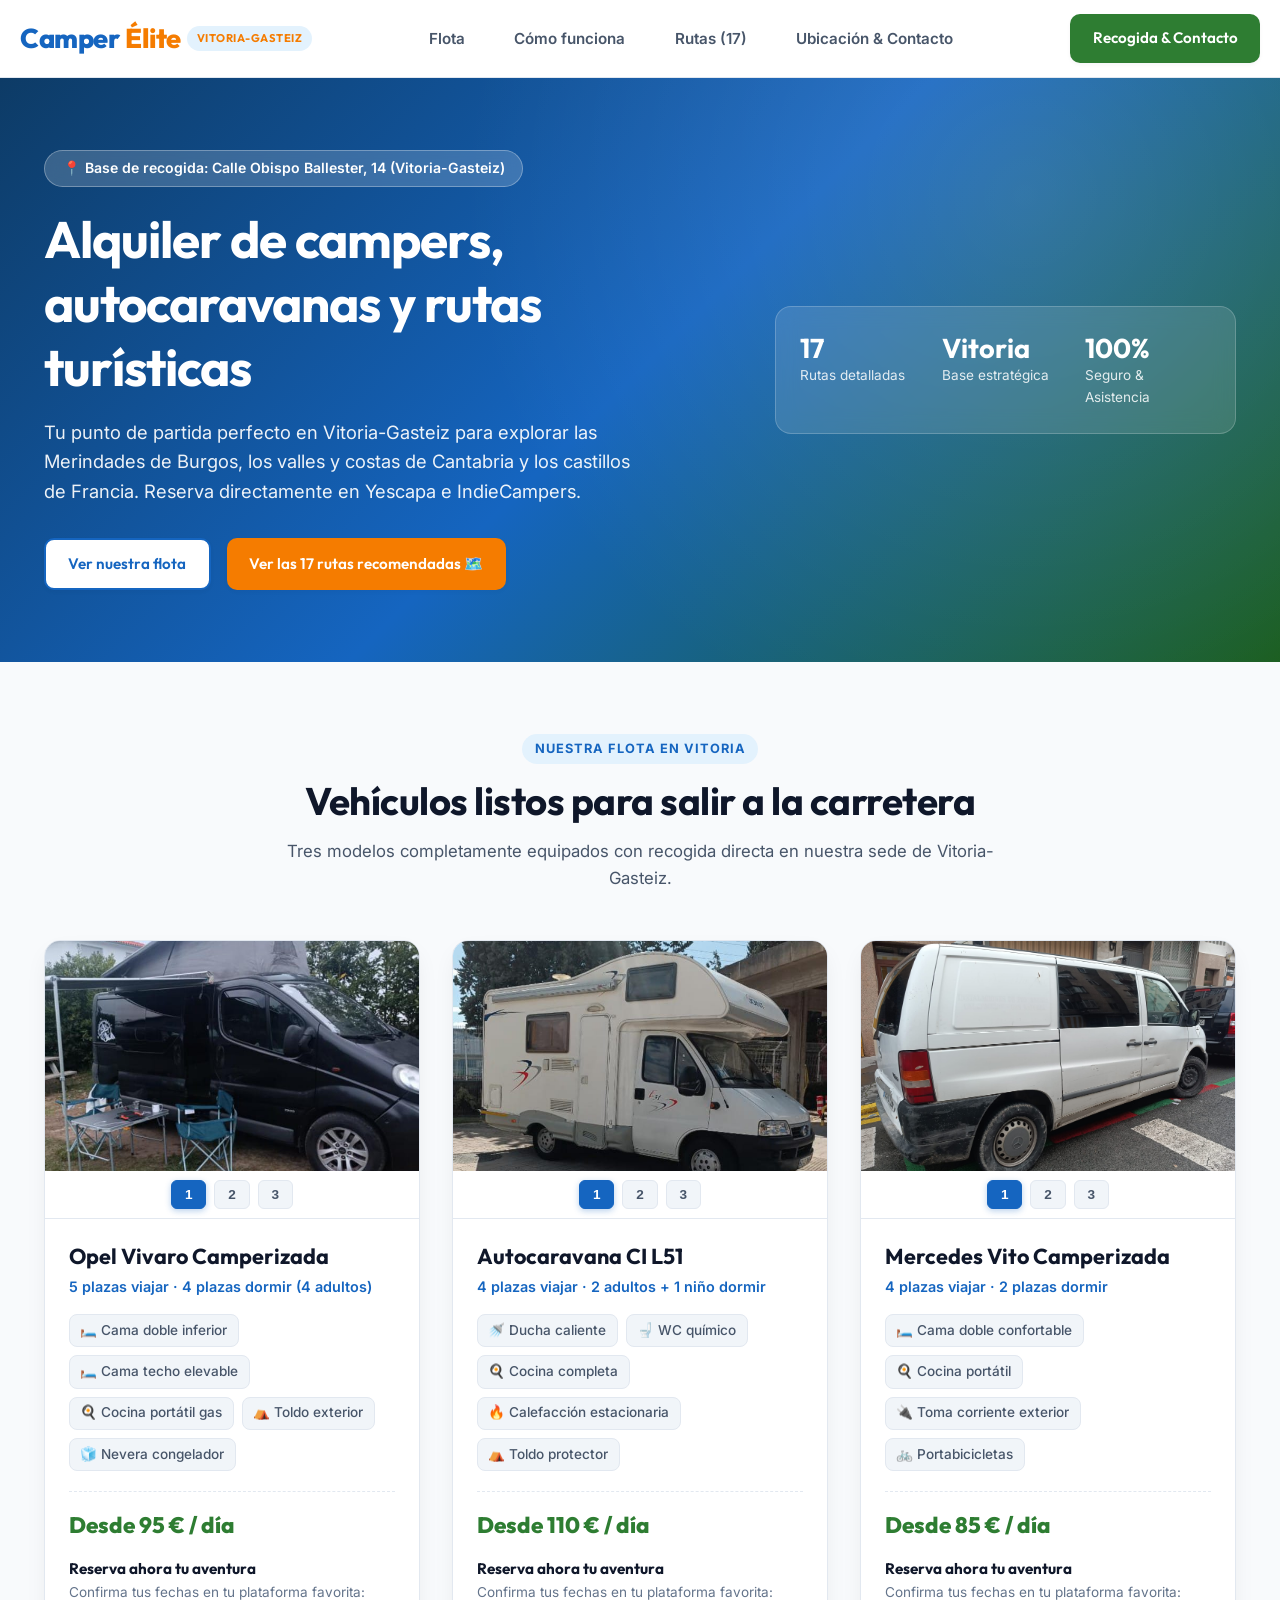
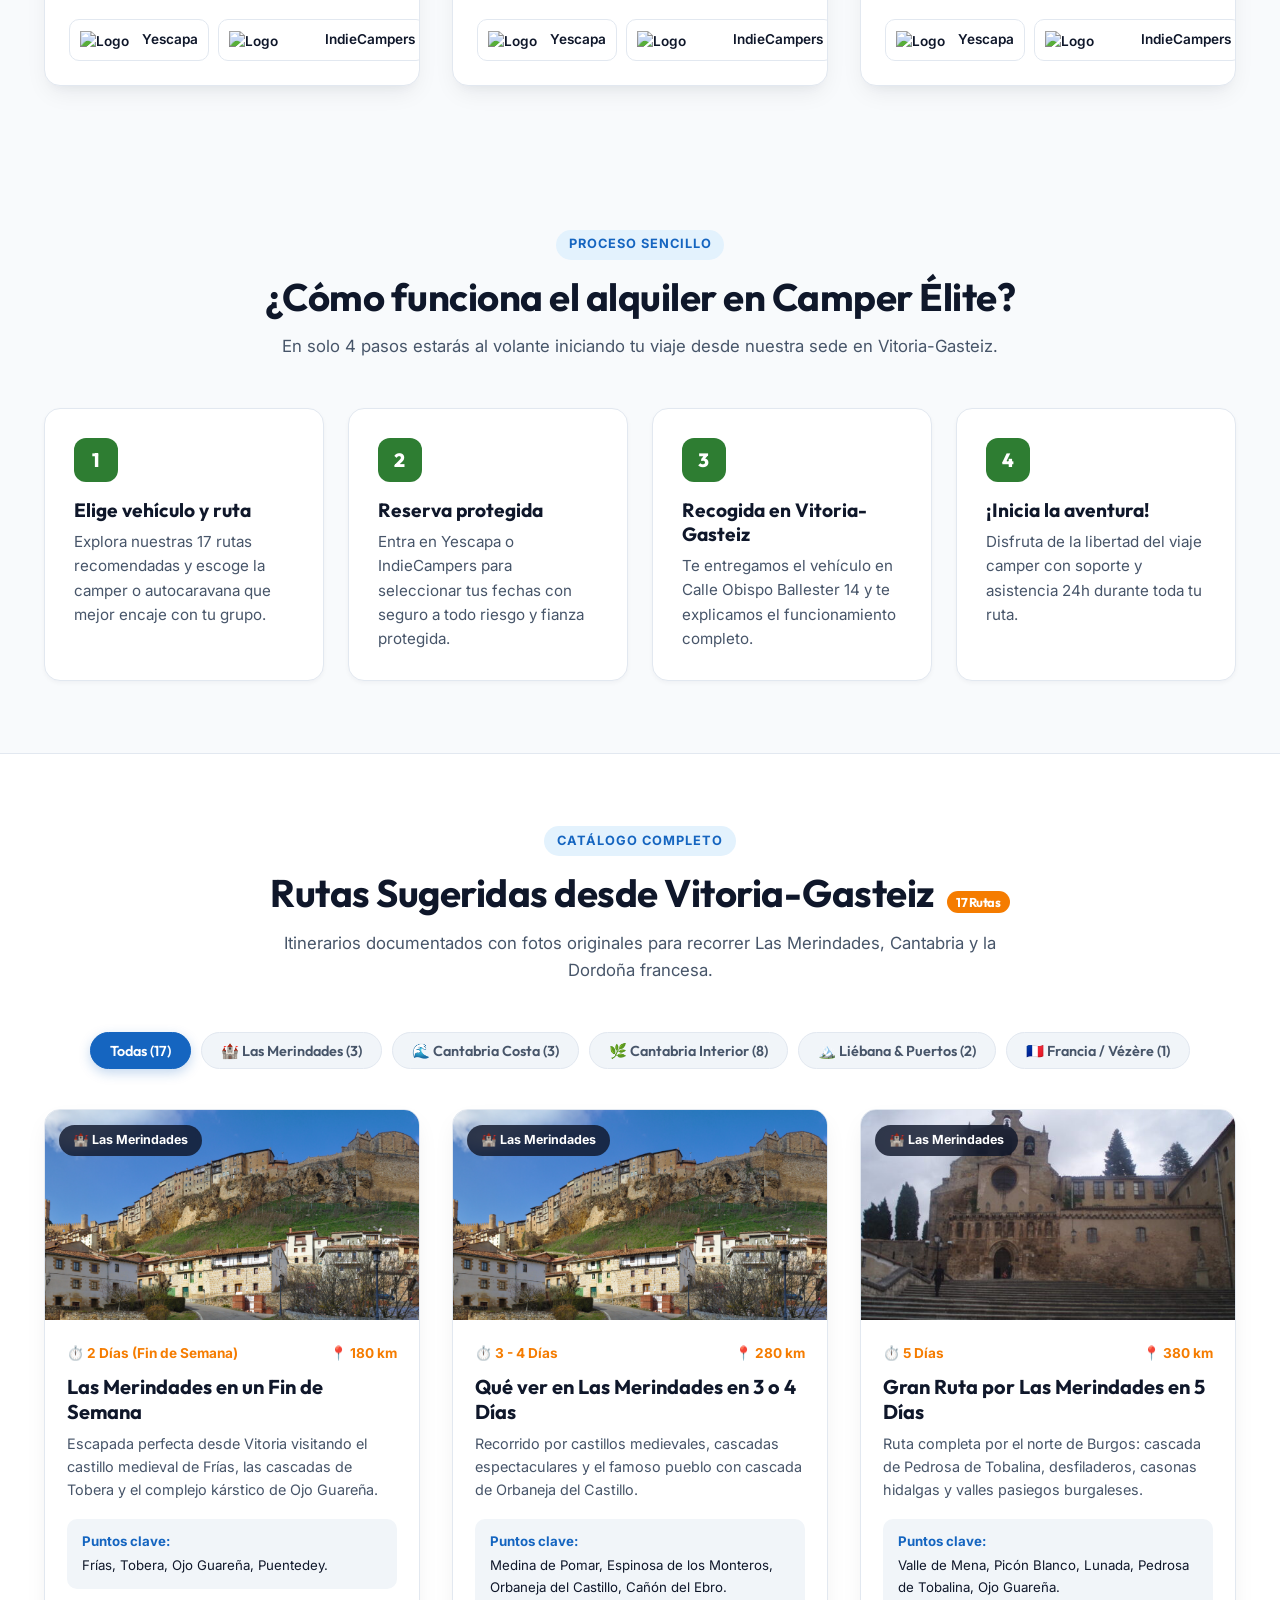
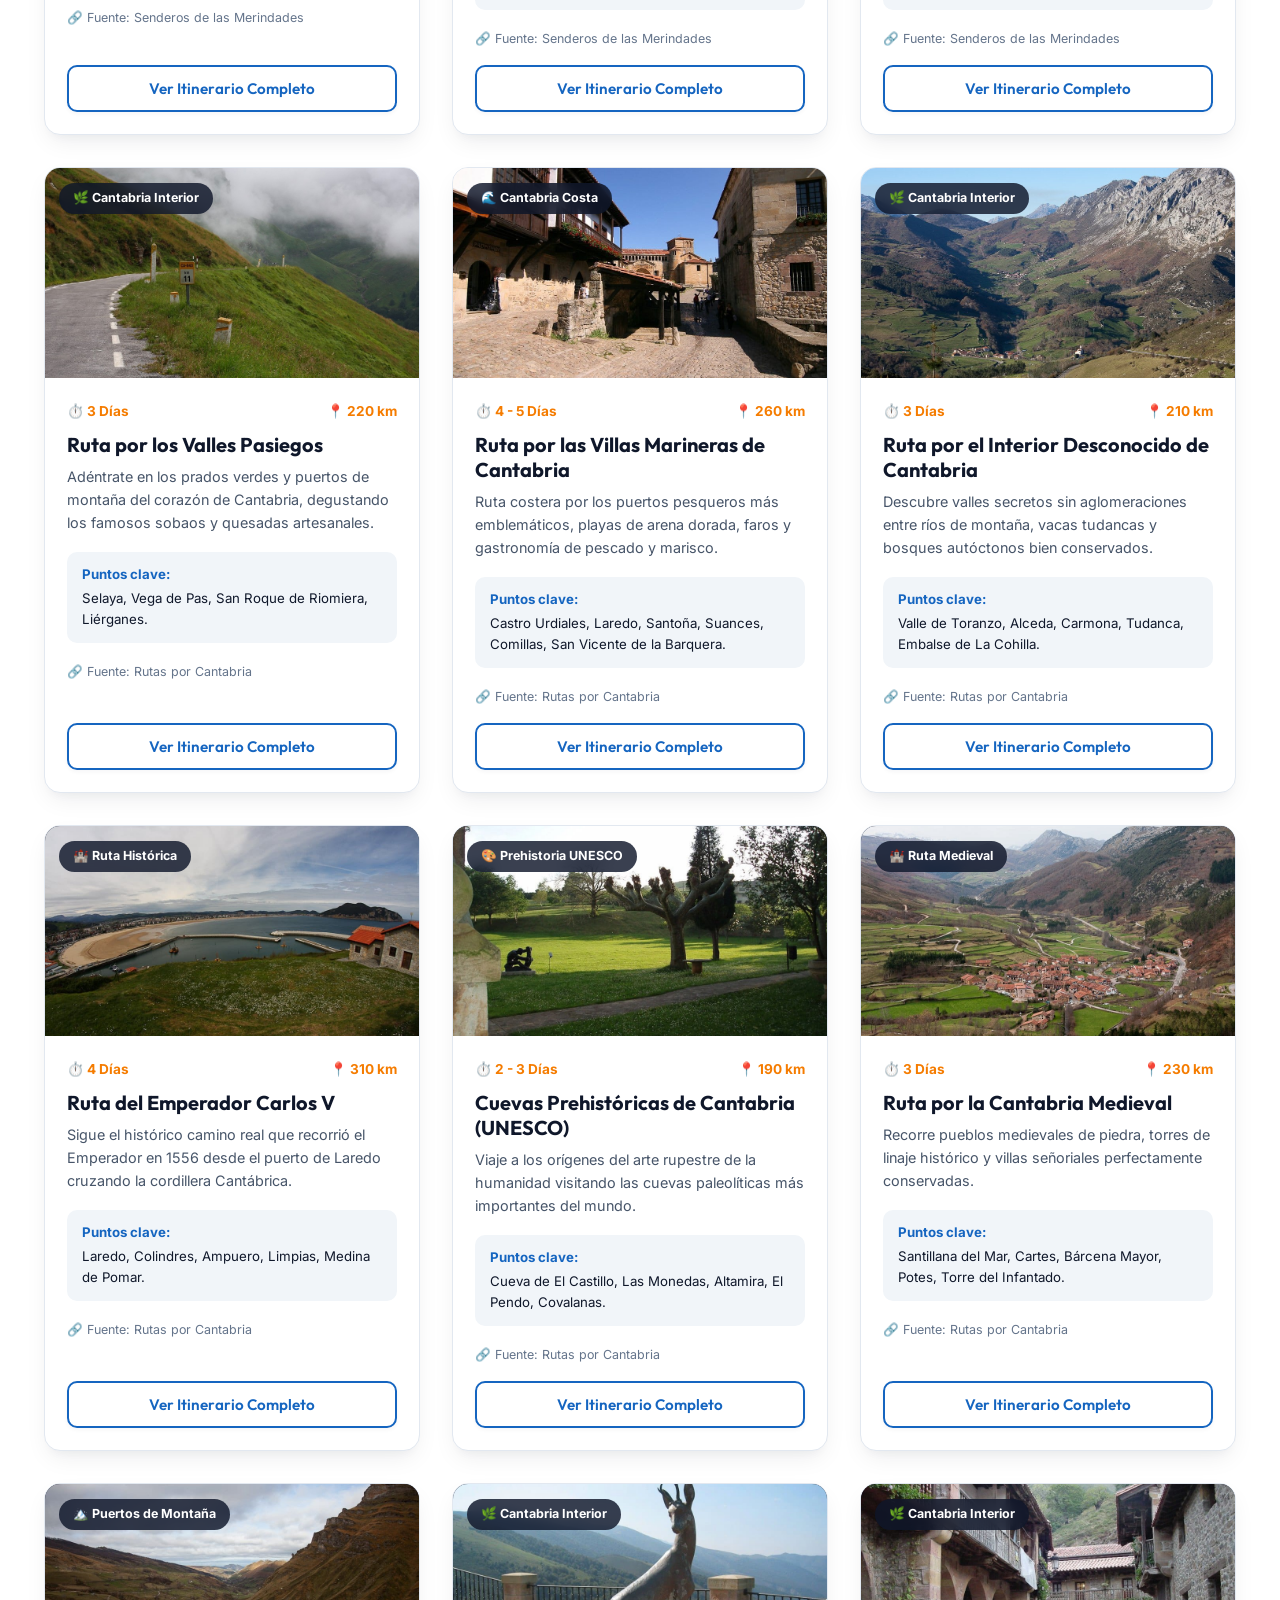
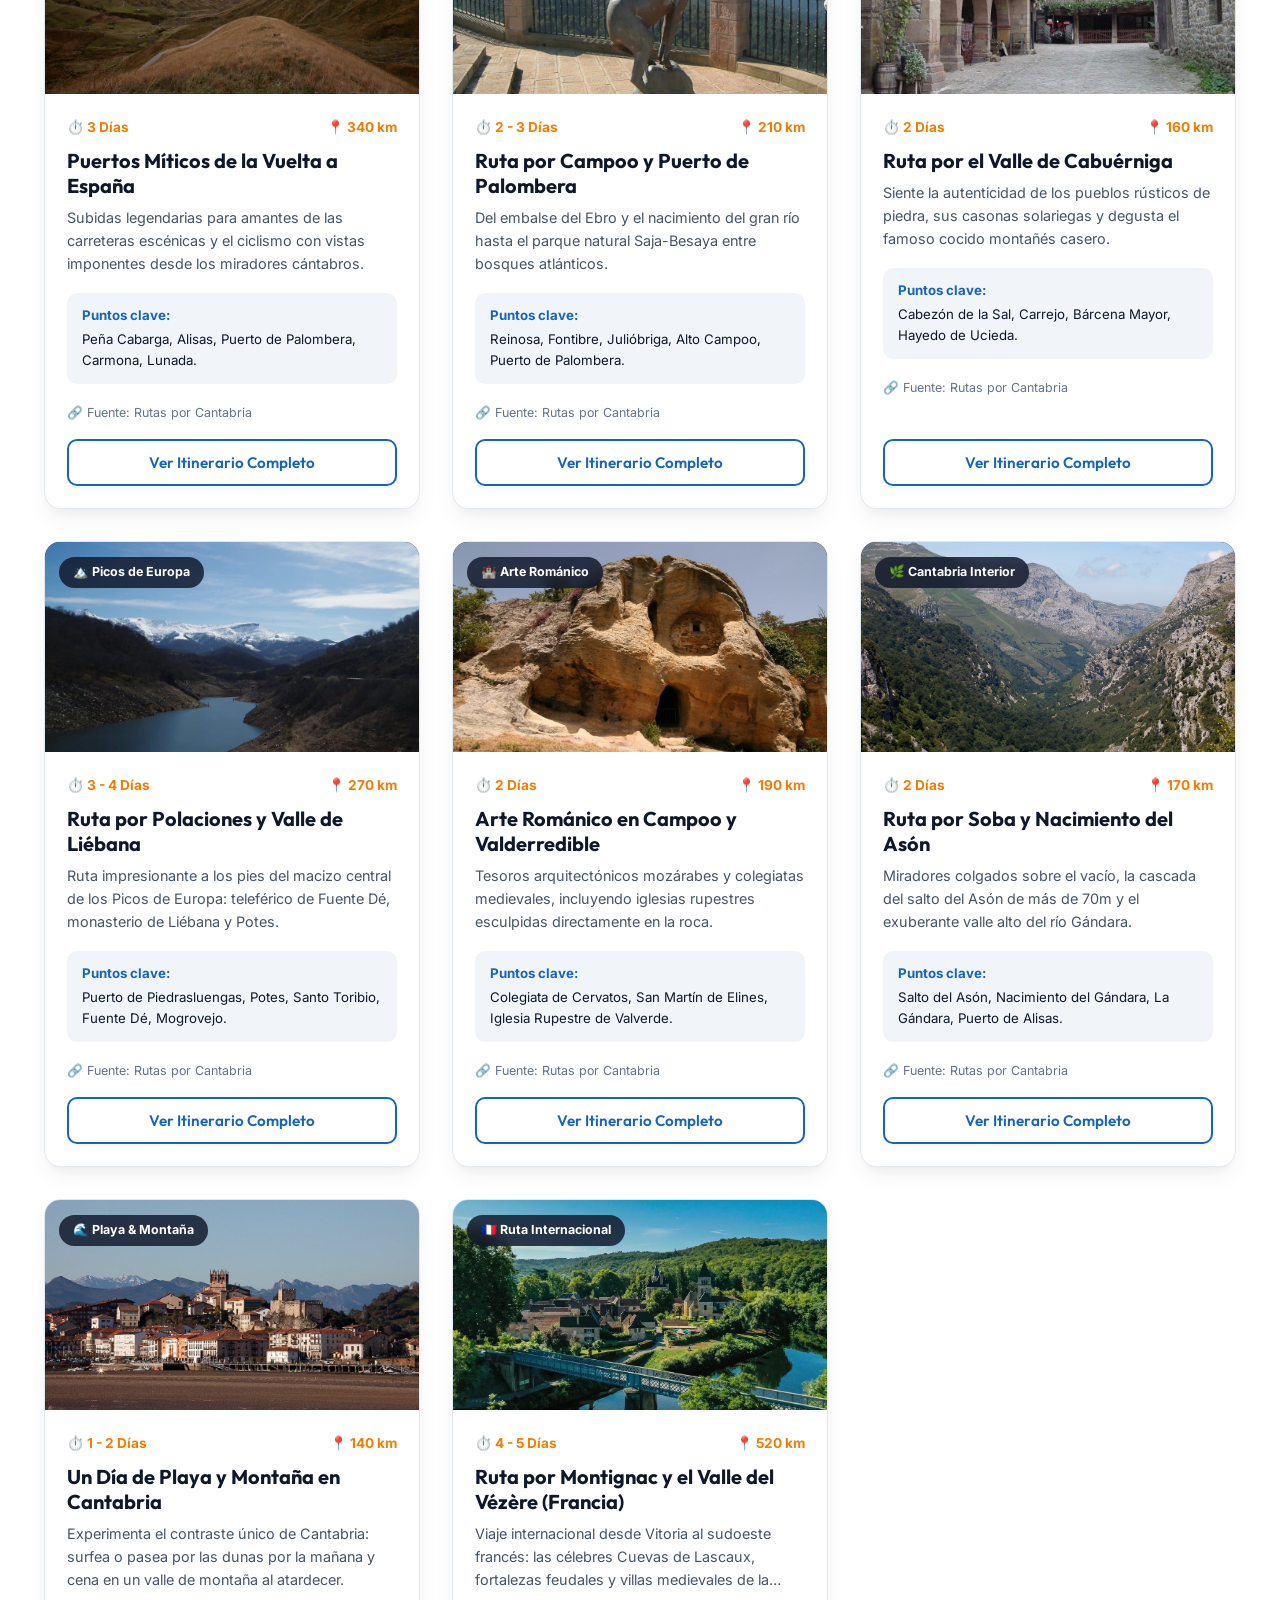
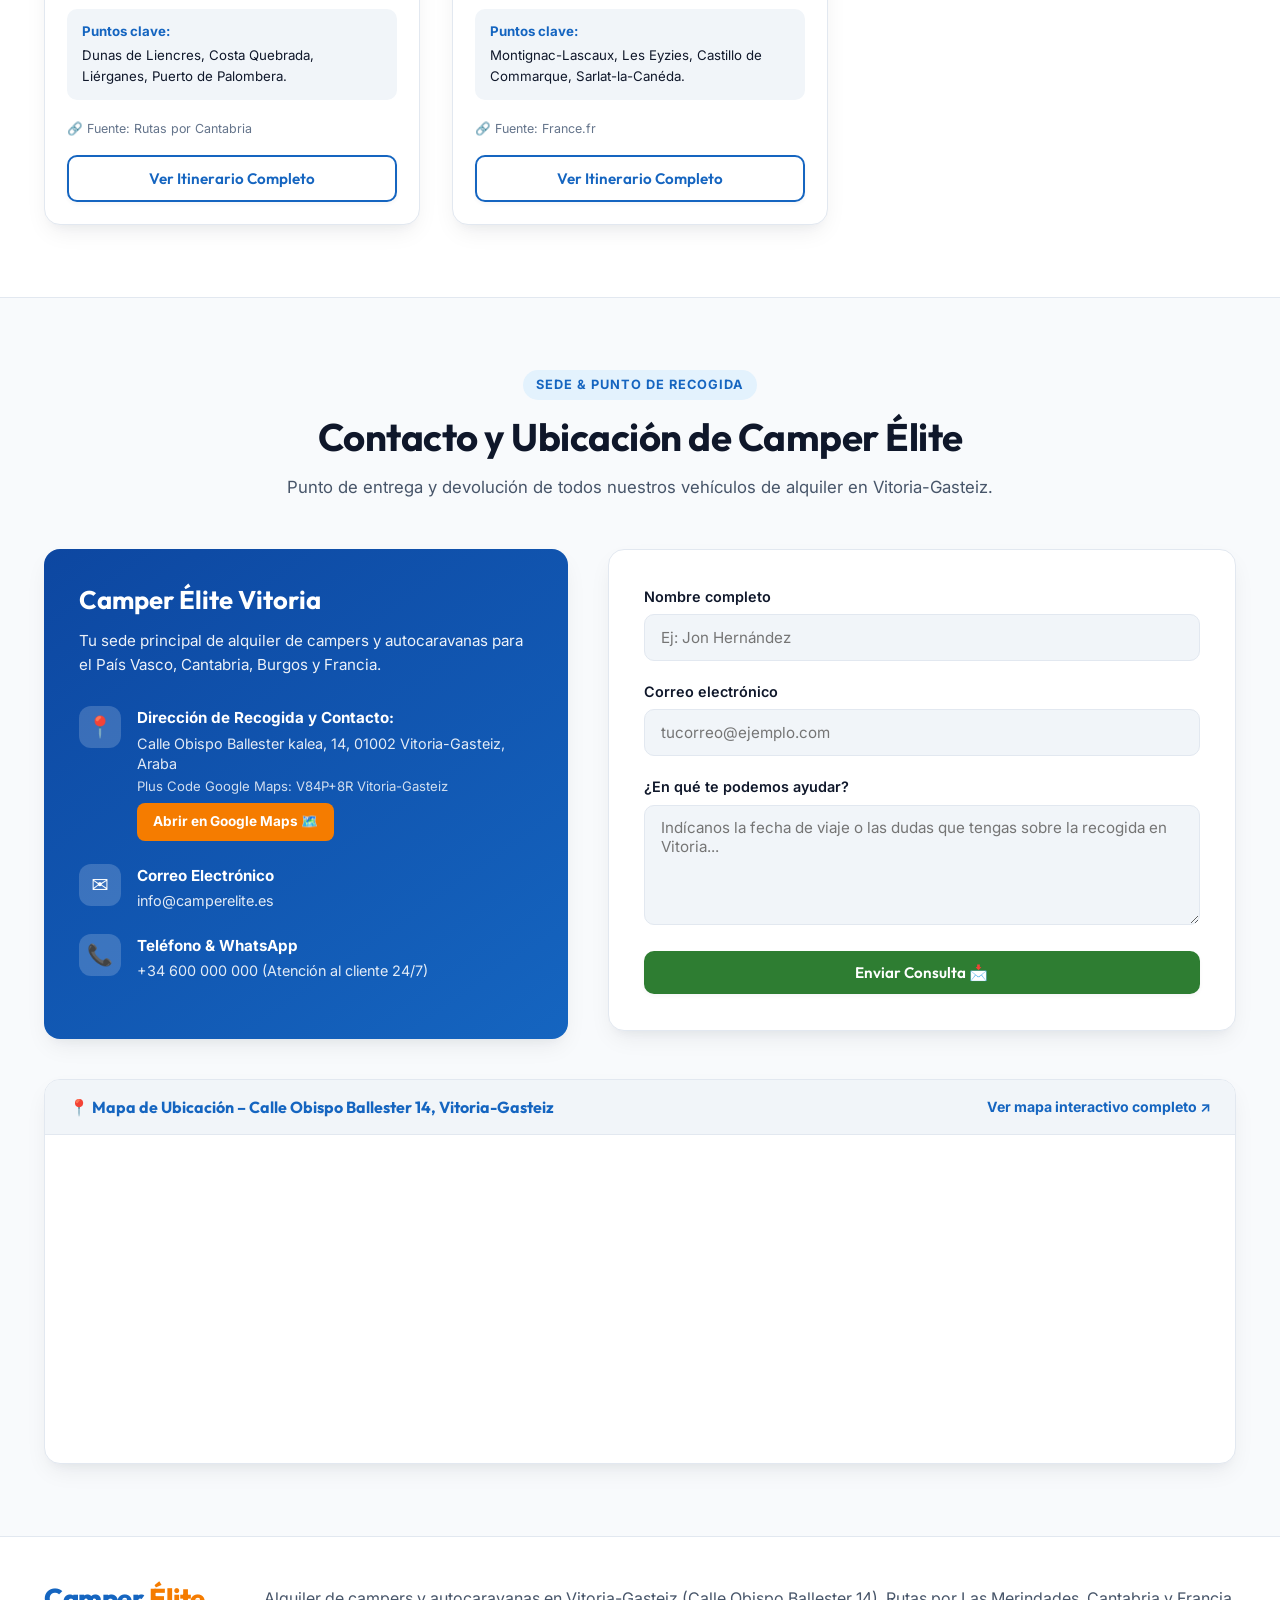
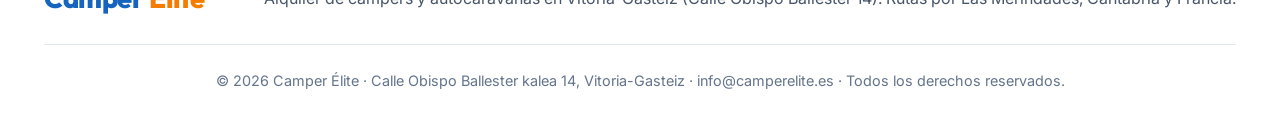
==== commit d0ef9c60: "Add files via upload" ====
--- a/index.html
+++ b/index.html
@@ -255,7 +255,7 @@
     </div>
   </section>
 
-  <!-- SECCIÓN 3: RUTAS (CON FOTOS REPRESENTATIVAS OFICIALES DE CADA ARTÍCULO) -->
+  <!-- SECCIÓN 3: RUTAS -->
   <section id="rutas">
     <div class="contenedor">
       <div class="section-header">
@@ -742,7 +742,7 @@
             <div class="info-icon">✉️</div>
             <div class="info-text">
               <strong>Correo Electrónico</strong>
-              <p>info@camperelite.com</p>
+              <p><a href="mailto:info@camperelite.es" style="color: inherit; text-decoration: none;">info@camperelite.es</a></p>
             </div>
           </div>
 
@@ -755,22 +755,22 @@
           </div>
         </div>
 
-        <form>
+        <form id="contactForm">
           <div class="campo">
             <label for="nombre">Nombre completo</label>
-            <input type="text" id="nombre" placeholder="Ej: Jon Hernández" required>
+            <input type="text" id="nombre" name="nombre" placeholder="Ej: Jon Hernández" required>
           </div>
           <div class="campo">
             <label for="email">Correo electrónico</label>
-            <input type="email" id="email" placeholder="tucorreo@ejemplo.com" required>
+            <input type="email" id="email" name="email" placeholder="tucorreo@ejemplo.com" required>
           </div>
           <div class="campo">
             <label for="mensaje">¿En qué te podemos ayudar?</label>
-            <textarea id="mensaje"
+            <textarea id="mensaje" name="mensaje"
               placeholder="Indícanos la fecha de viaje o las dudas que tengas sobre la recogida en Vitoria..."
               required></textarea>
           </div>
-          <button class="btn btn-primario" type="submit" style="width: 100%;">Enviar Consulta 📩</button>
+          <button id="btnEnviarForm" class="btn btn-primario" type="submit" style="width: 100%;">Enviar Consulta 📩</button>
         </form>
       </div>
 
@@ -802,7 +802,7 @@
           Cantabria y Francia.</p>
       </div>
       <div class="footer-bottom">
-        © <span id="year"></span> Camper Élite · Calle Obispo Ballester kalea 14, Vitoria-Gasteiz · Todos los derechos
+        © <span id="year"></span> Camper Élite · Calle Obispo Ballester kalea 14, Vitoria-Gasteiz · info@camperelite.es · Todos los derechos
         reservados.
       </div>
     </div>
@@ -816,7 +816,20 @@
     </div>
   </div>
 
+  <!-- MODAL DE CONFIRMACIÓN DE ENVIÓ DE FORMULARIO -->
+  <div id="confirmacionModal" class="modal" role="dialog" aria-modal="true">
+    <div class="modal-content" style="max-width: 540px; text-align: center;">
+      <button class="modal-close" onclick="cerrarConfirmacionModal()" aria-label="Cerrar">✕</button>
+      <div style="font-size: 3rem; margin-bottom: 0.5rem;">📩</div>
+      <h3 style="font-size: 1.6rem; color: #1565C0; margin-bottom: 0.8rem;">¡Consulta Enviada con Éxito!</h3>
+      <p style="color: #475569; font-size: 0.98rem; margin-bottom: 1.2rem; line-height: 1.6;" id="confirmacionTexto">
+        Hemos registrado tu mensaje y enviado la notificación correspondiente.
+      </p>
+      <button class="btn btn-primario" onclick="cerrarConfirmacionModal()" style="width: 100%;">Entendido 👍</button>
+    </div>
+  </div>
+
   <script src="main.js"></script>
 </body>
 
-</html>+</html>
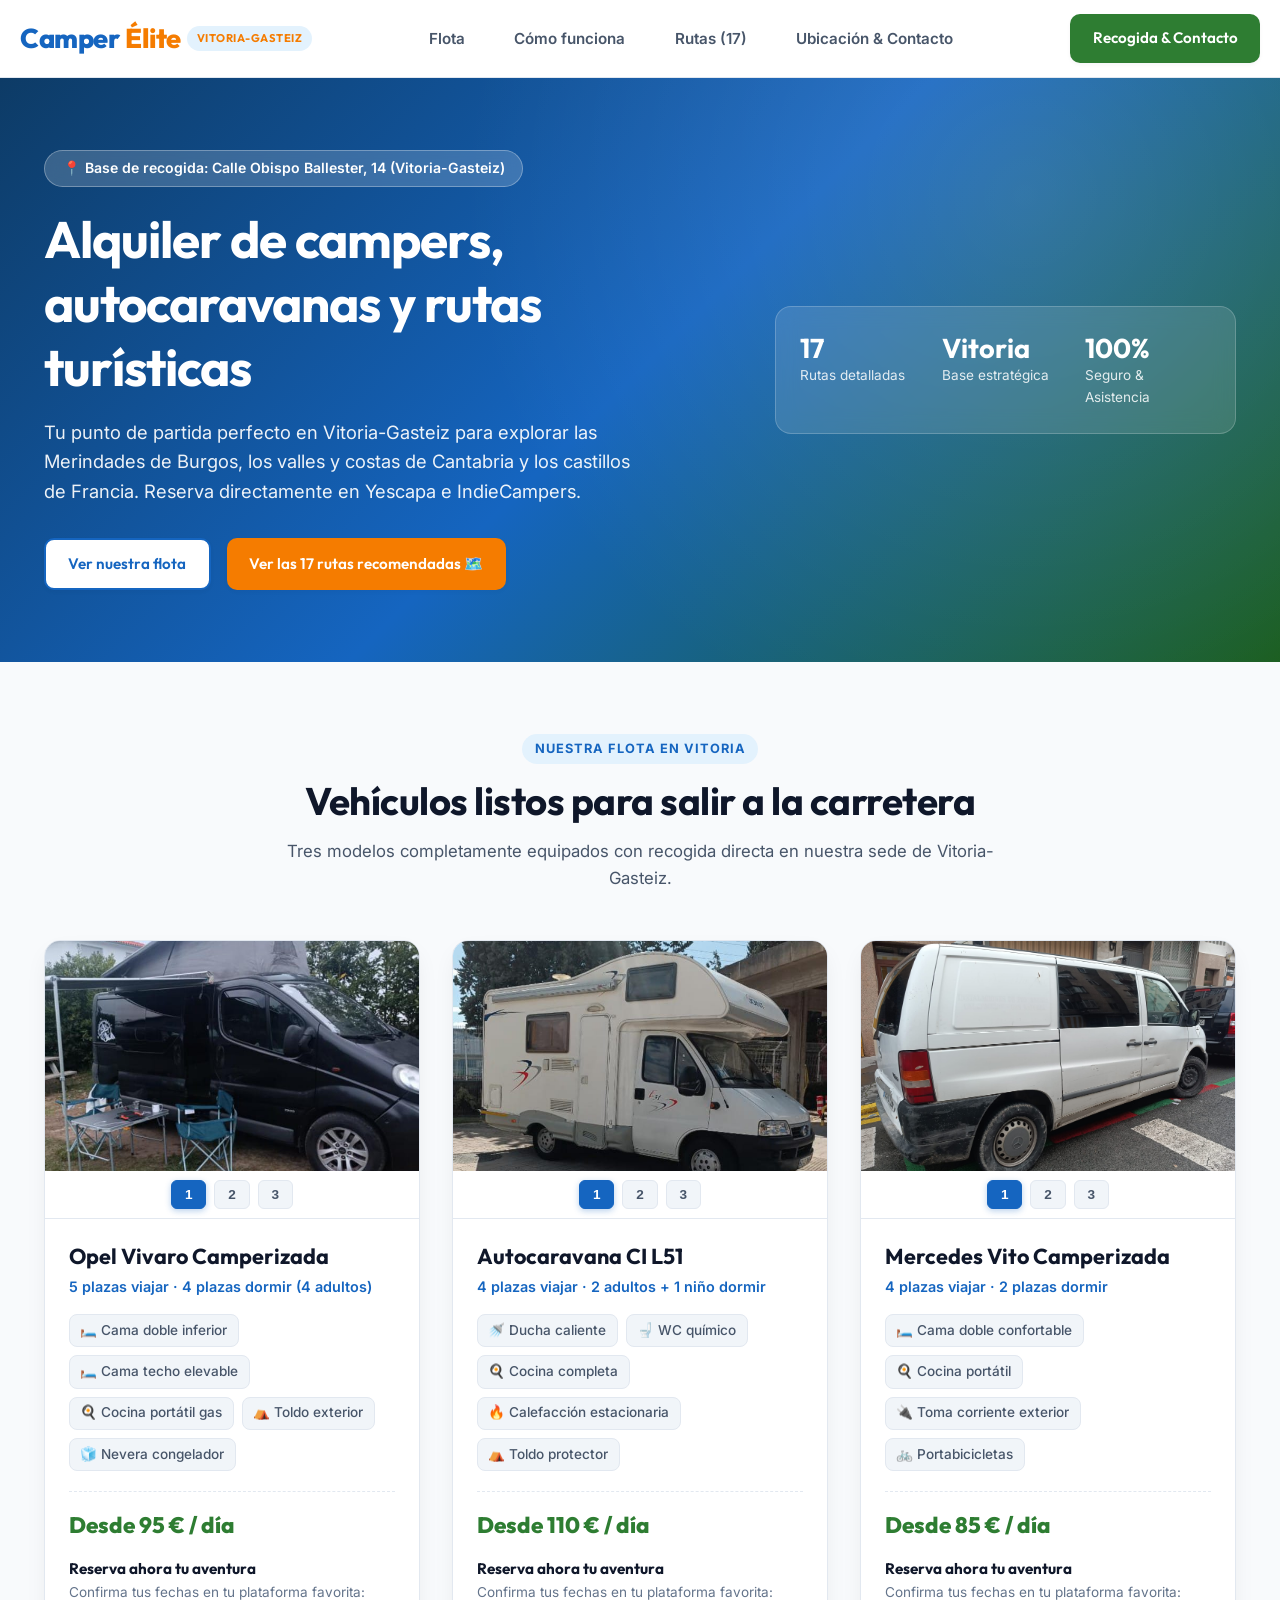
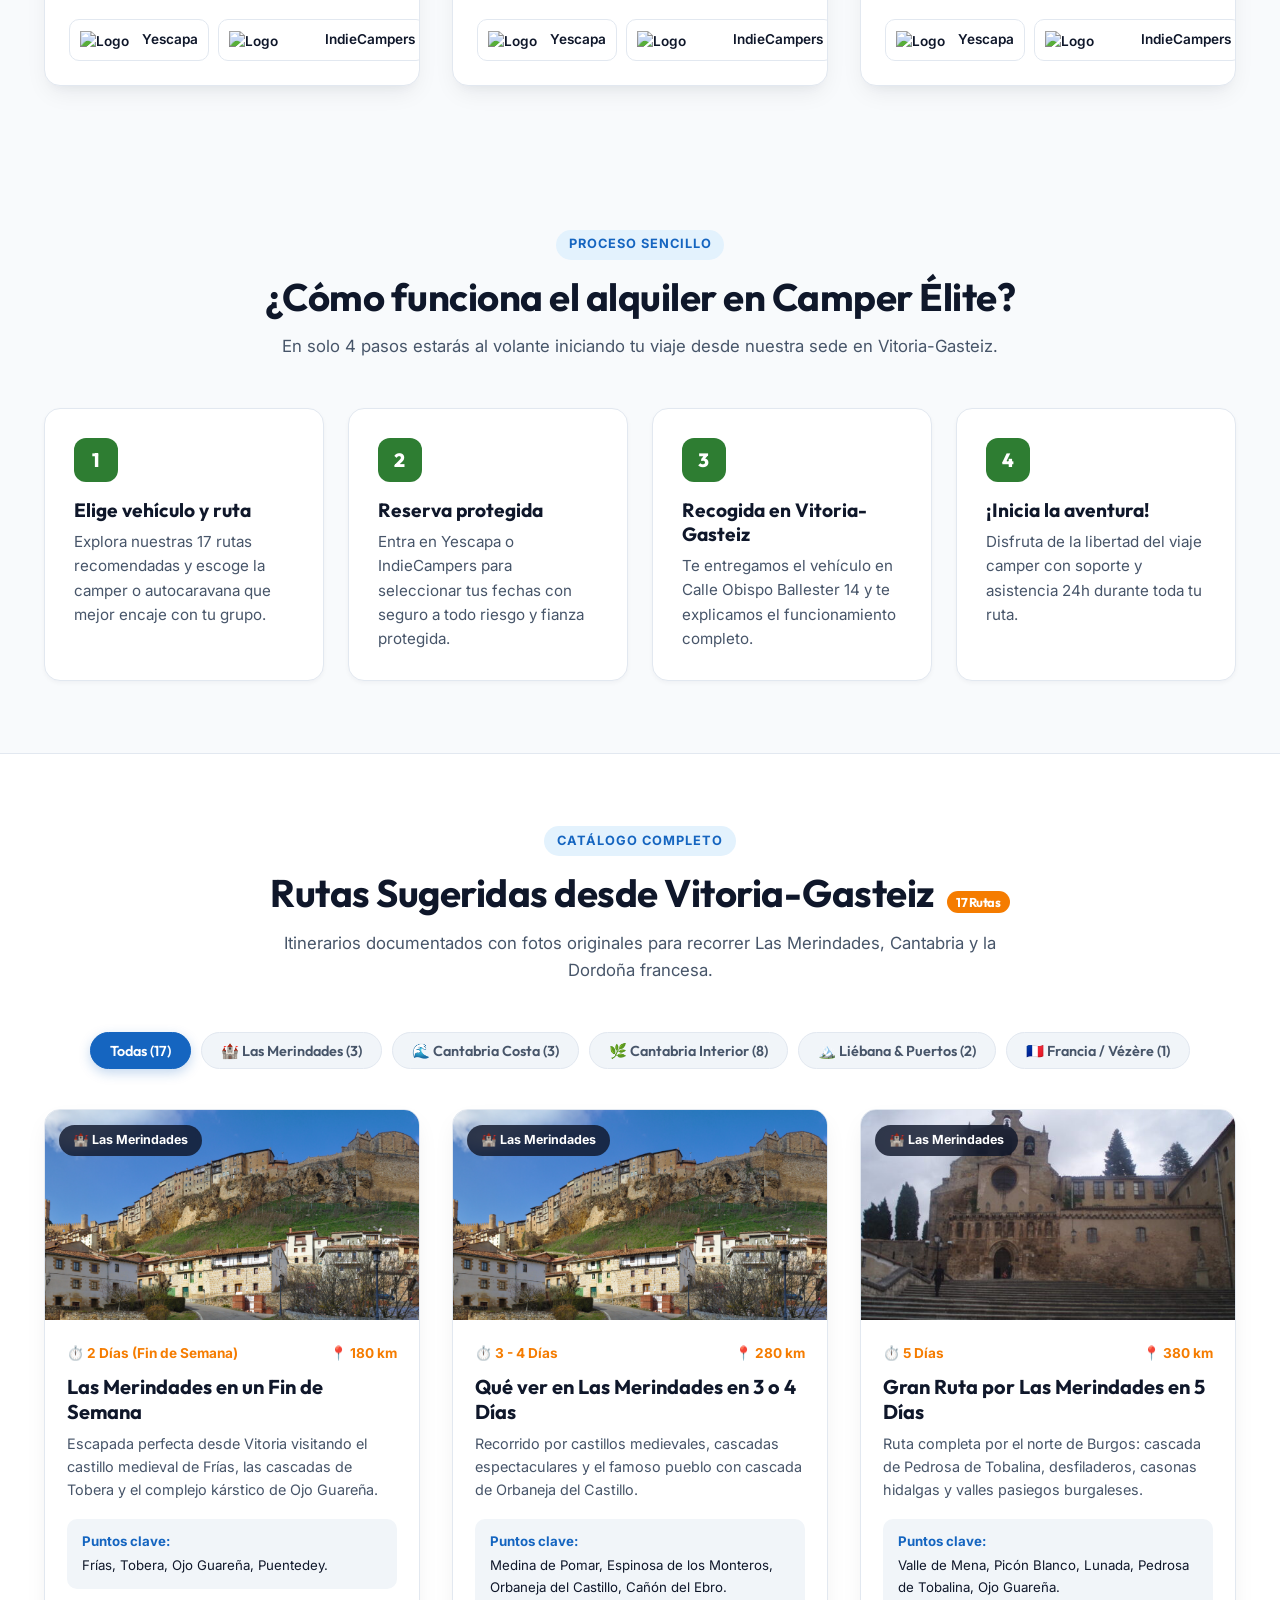
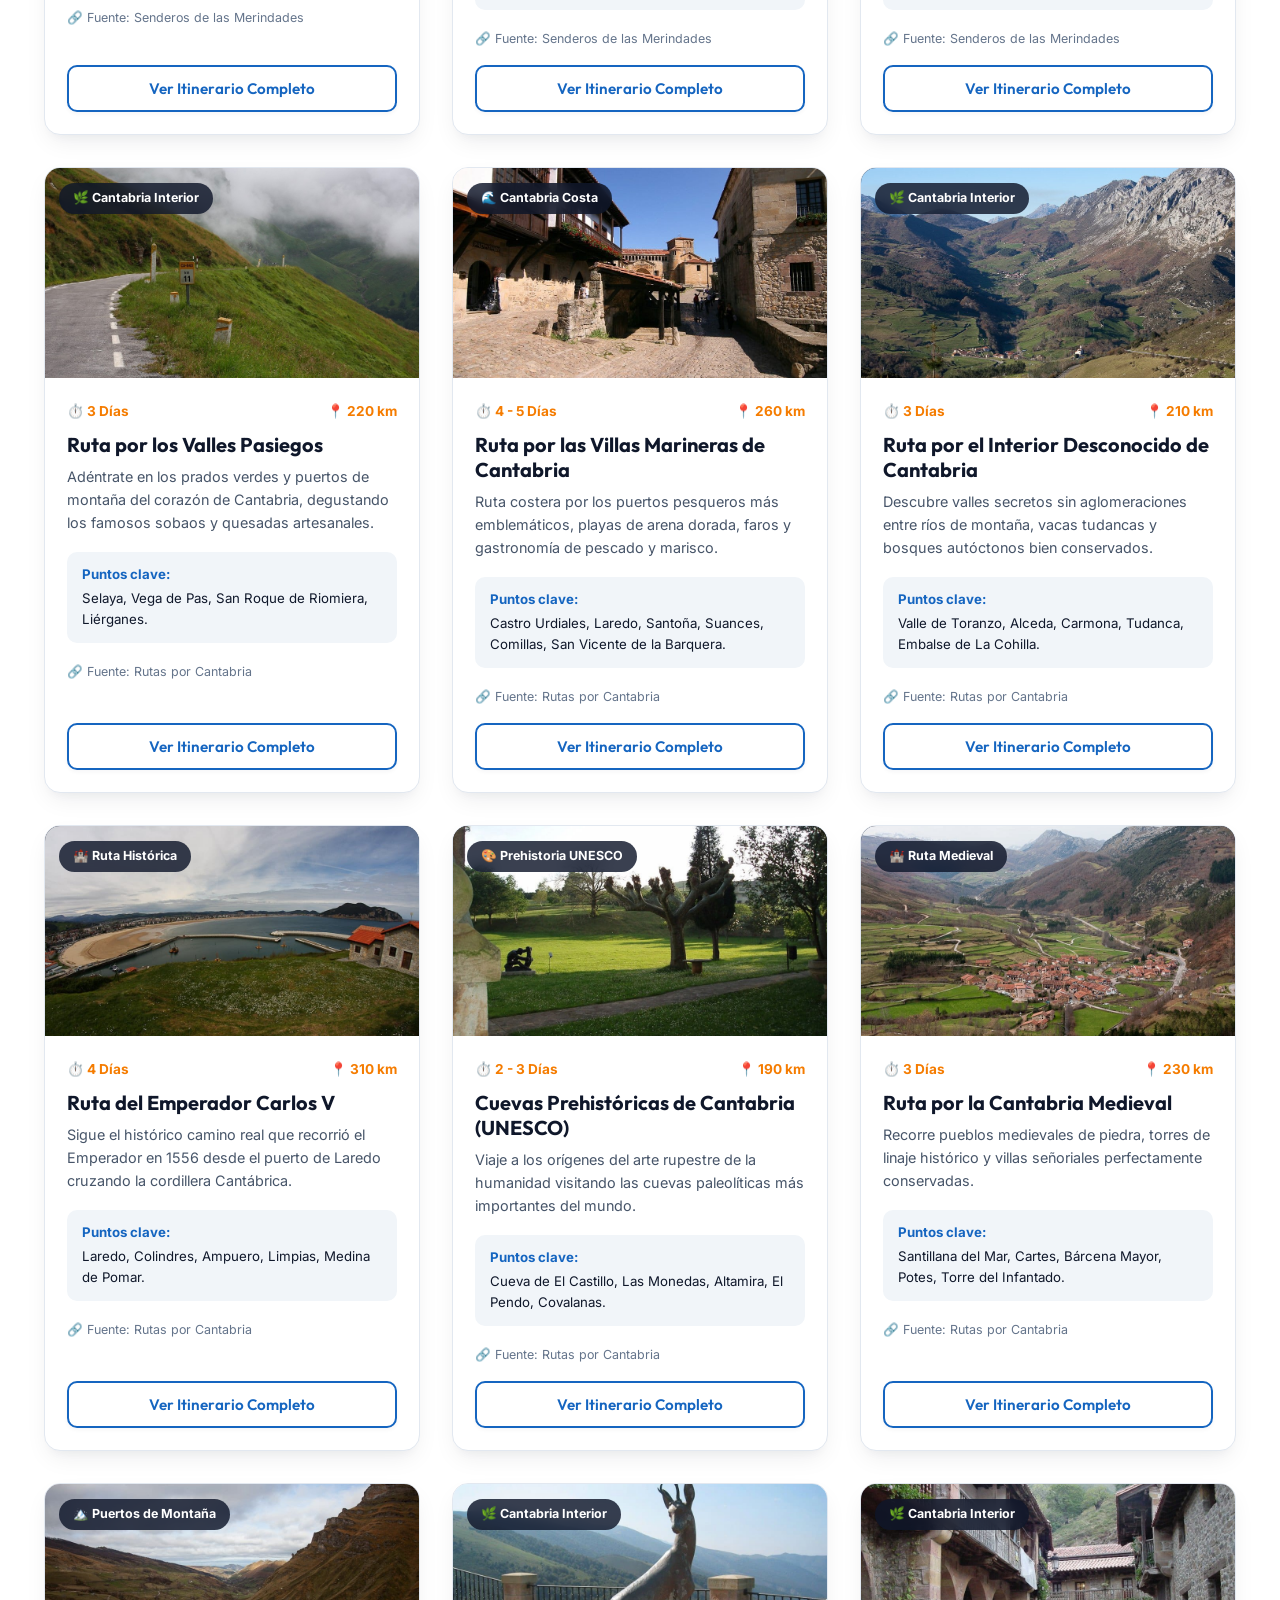
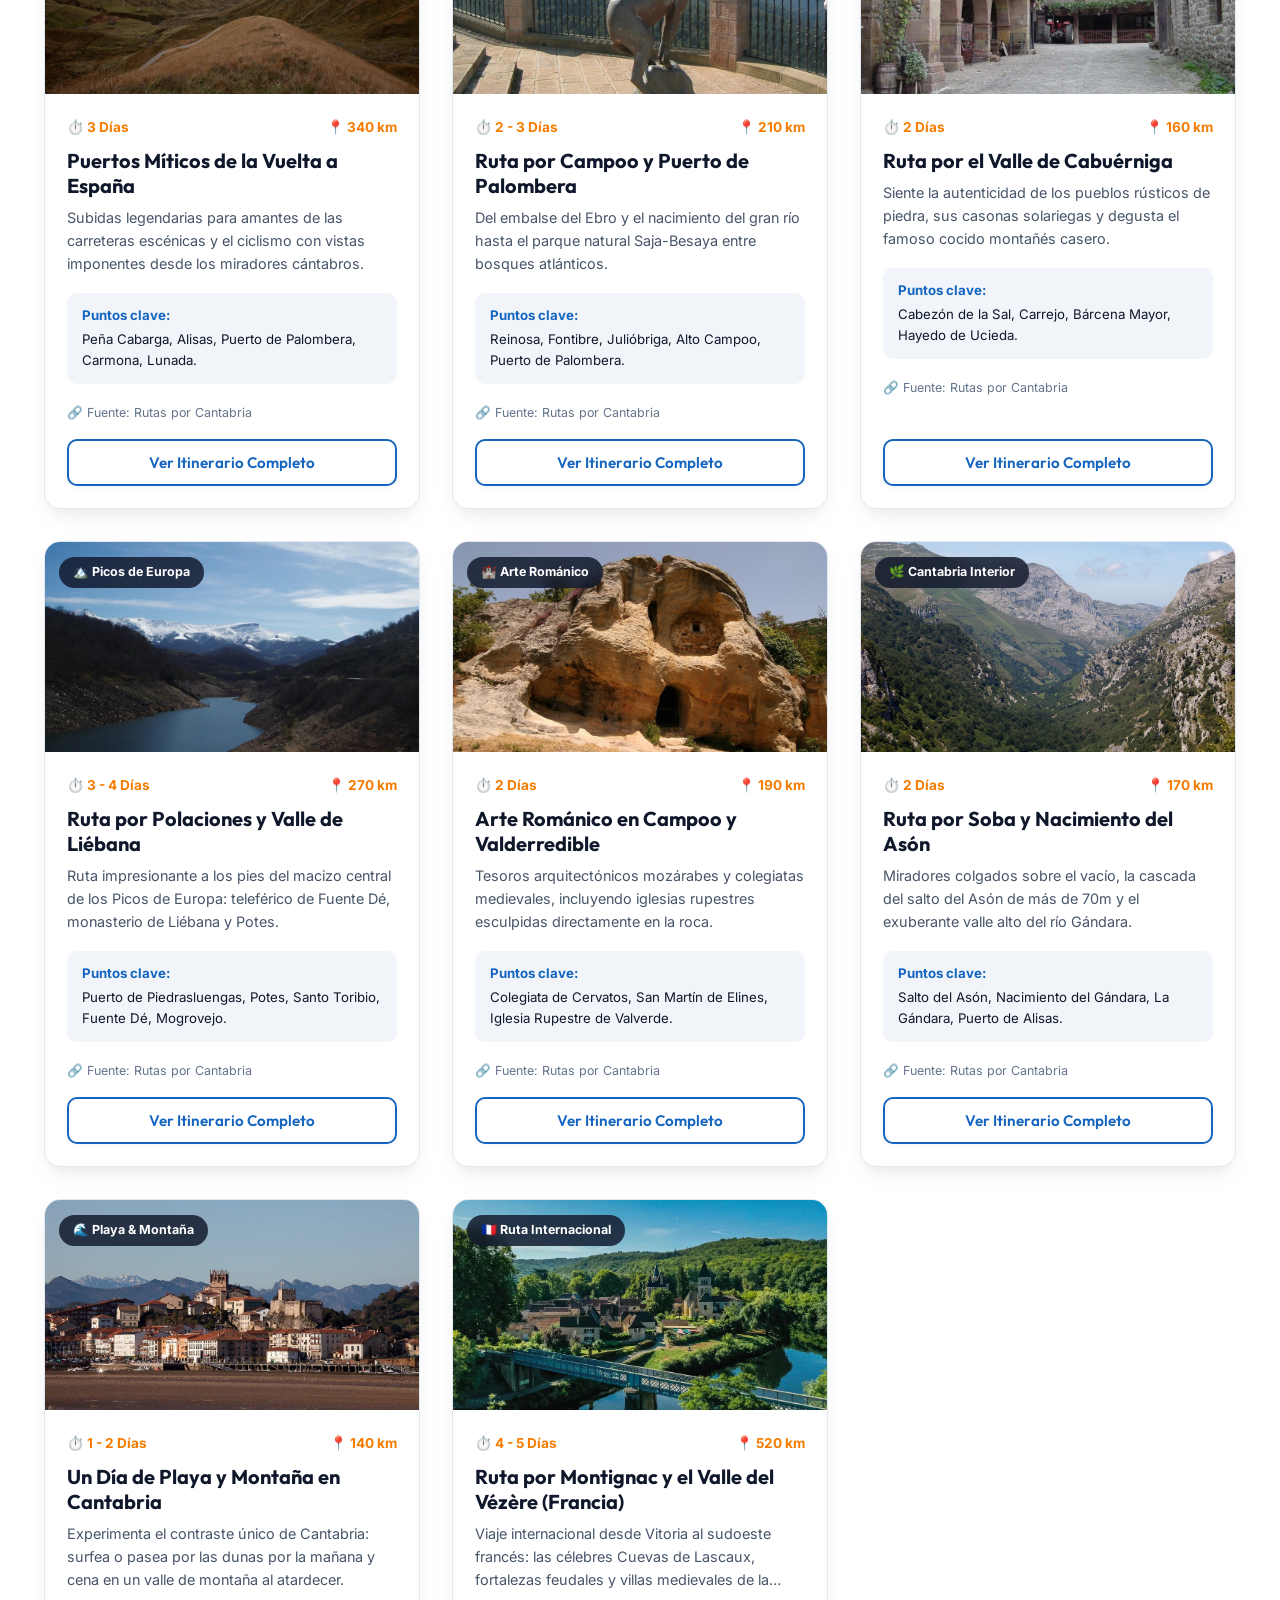
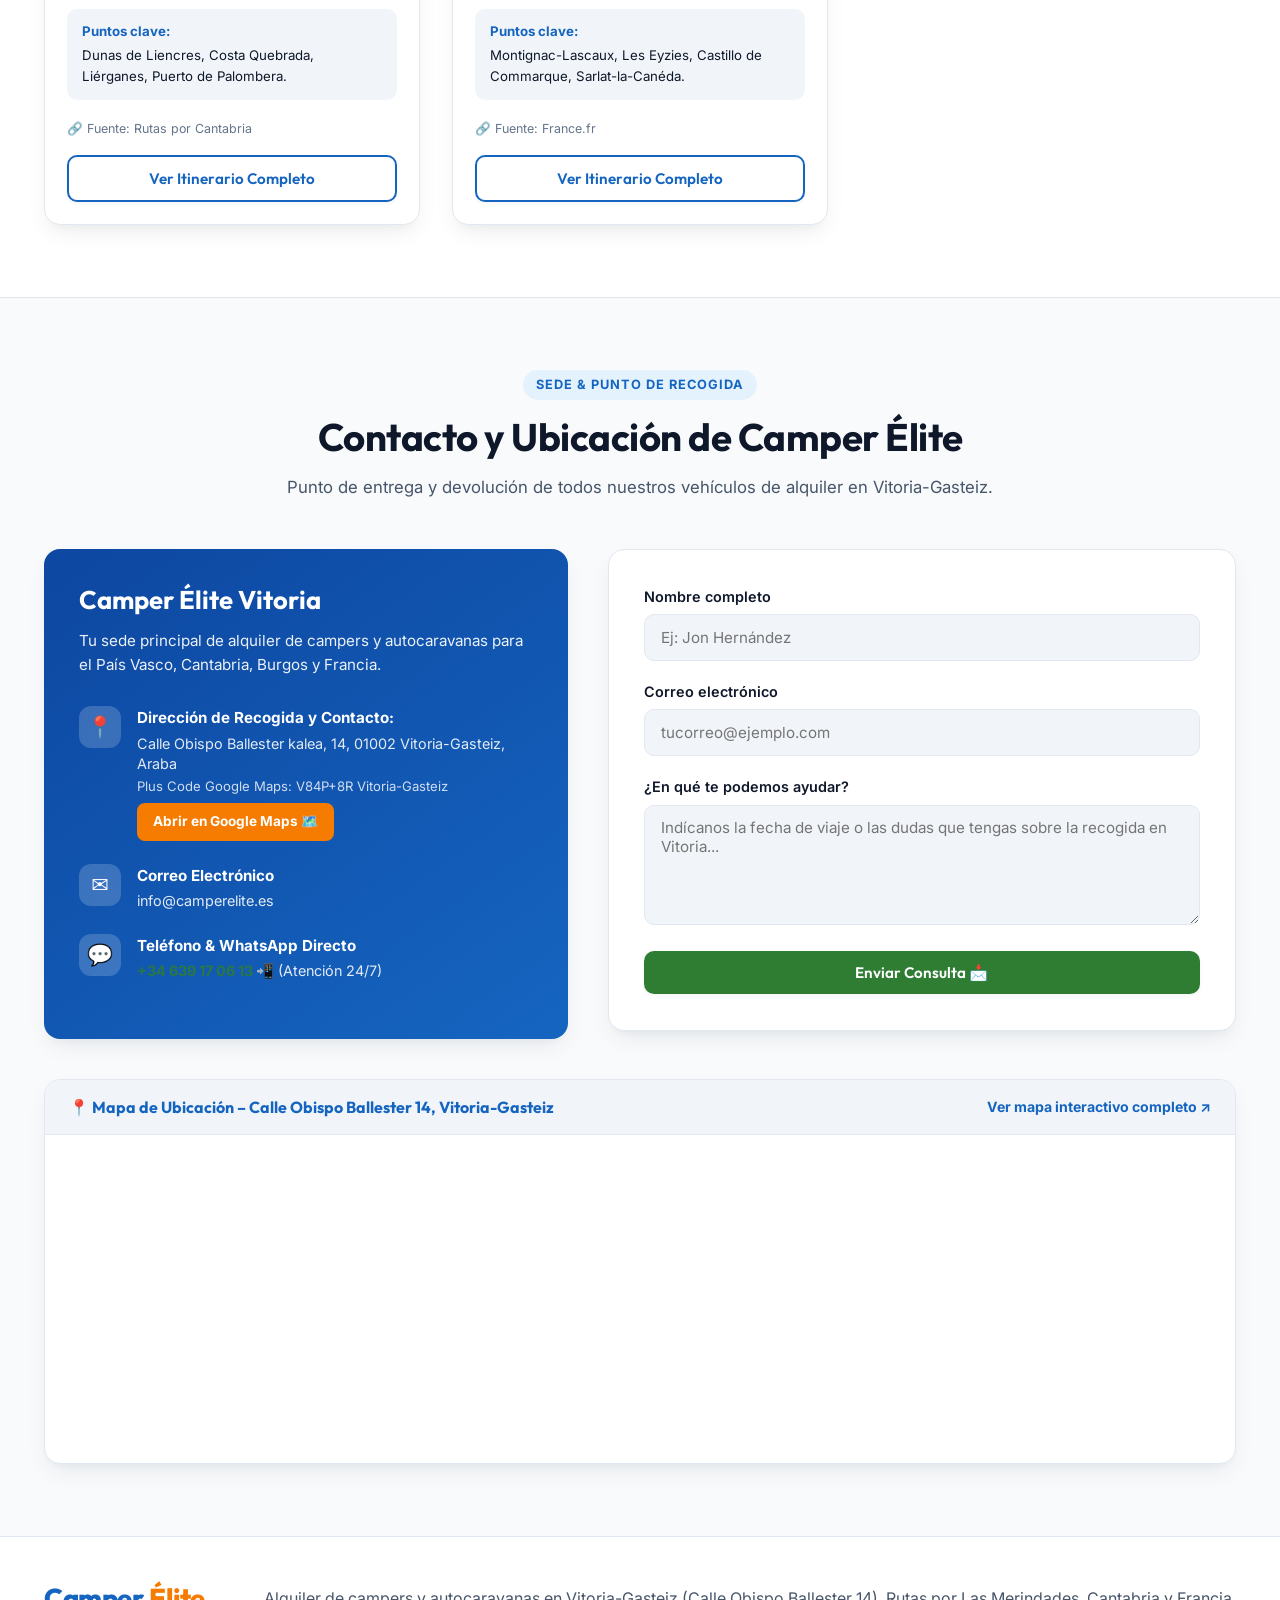
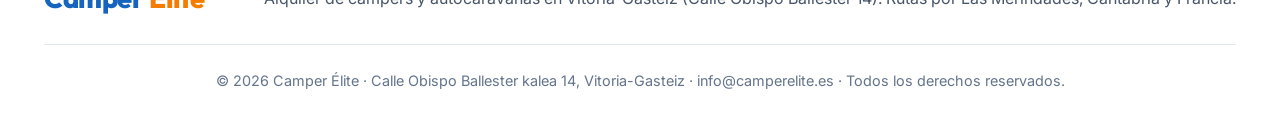
==== commit d783aefe: "Add files via upload" ====
--- a/index.html
+++ b/index.html
@@ -747,10 +747,10 @@
           </div>
 
           <div class="info-item">
-            <div class="info-icon">📞</div>
+            <div class="info-icon">💬</div>
             <div class="info-text">
-              <strong>Teléfono & WhatsApp</strong>
-              <p>+34 600 000 000 (Atención al cliente 24/7)</p>
+              <strong>Teléfono & WhatsApp Directo</strong>
+              <p><a href="https://wa.me/34639170613" target="_blank" rel="noopener noreferrer" style="color: #2E7D32; font-weight: 700; text-decoration: none;">+34 639 17 06 13 📲</a> (Atención 24/7)</p>
             </div>
           </div>
         </div>
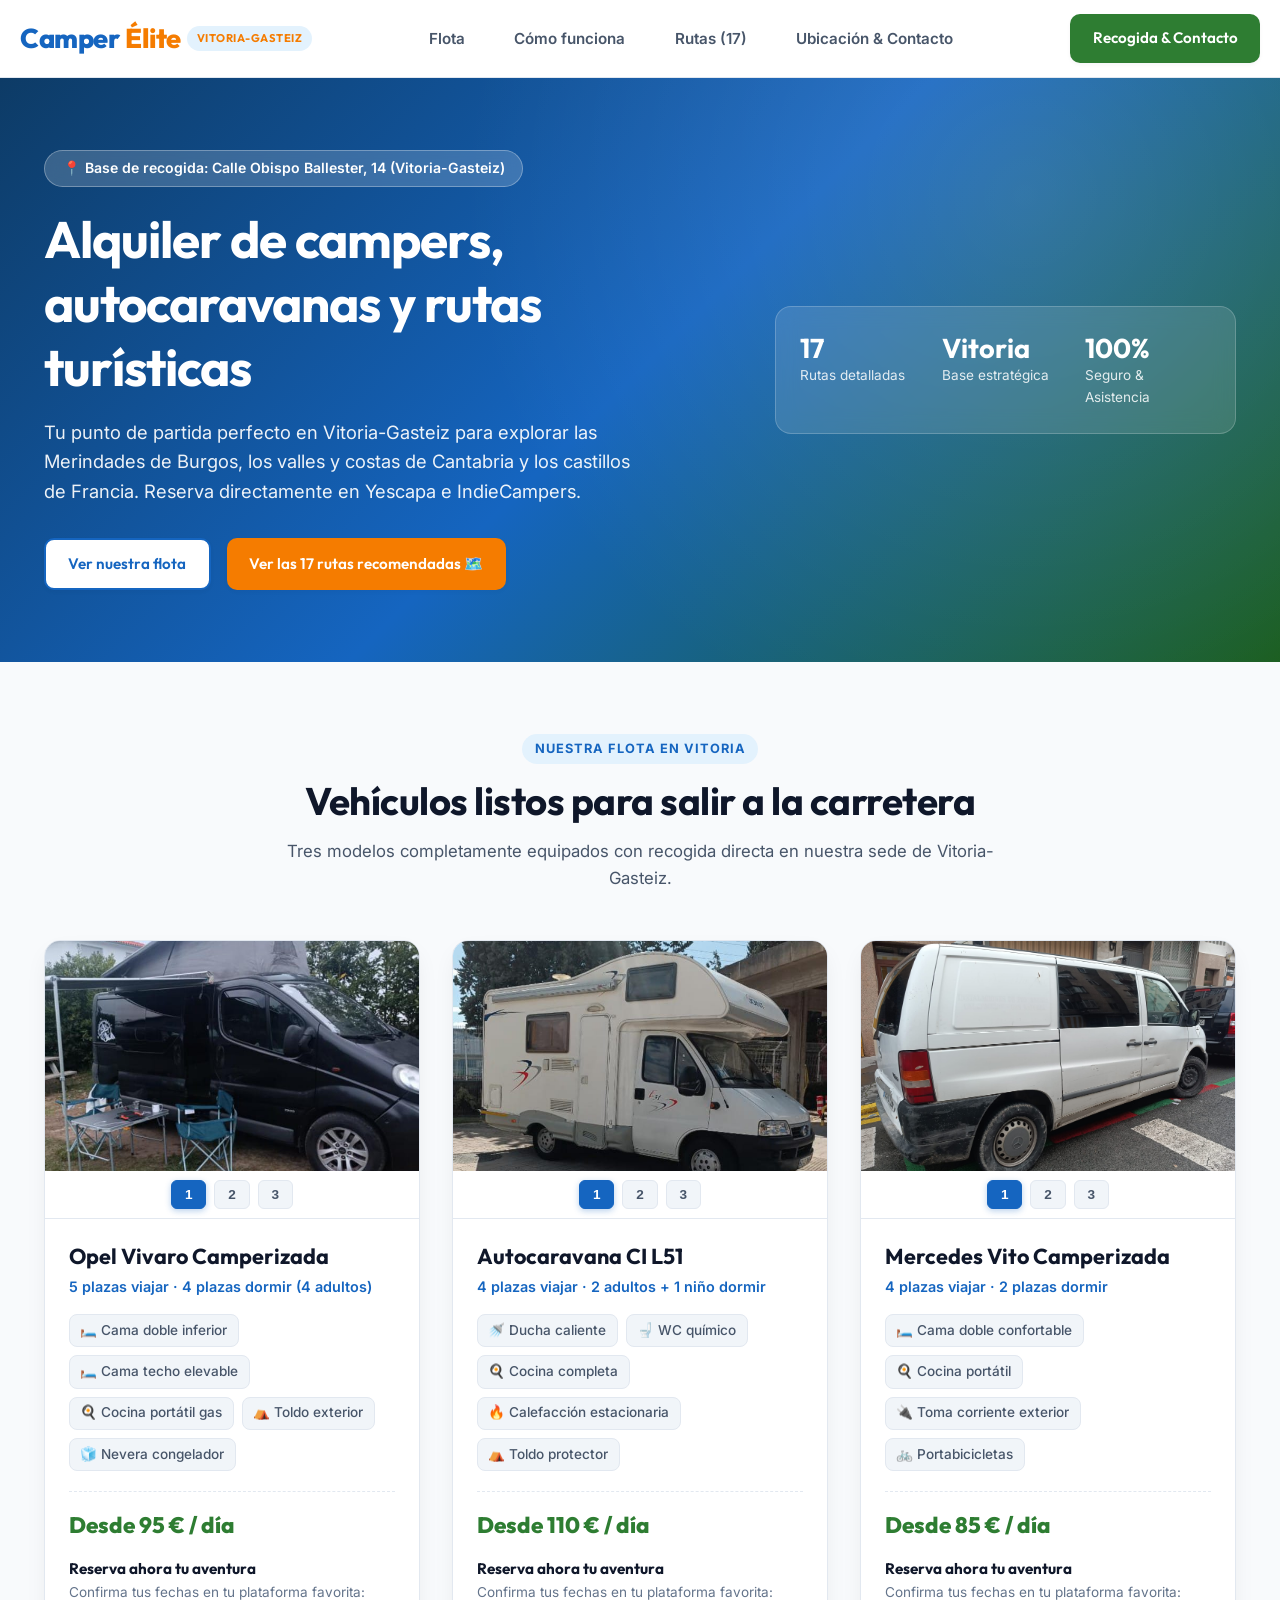
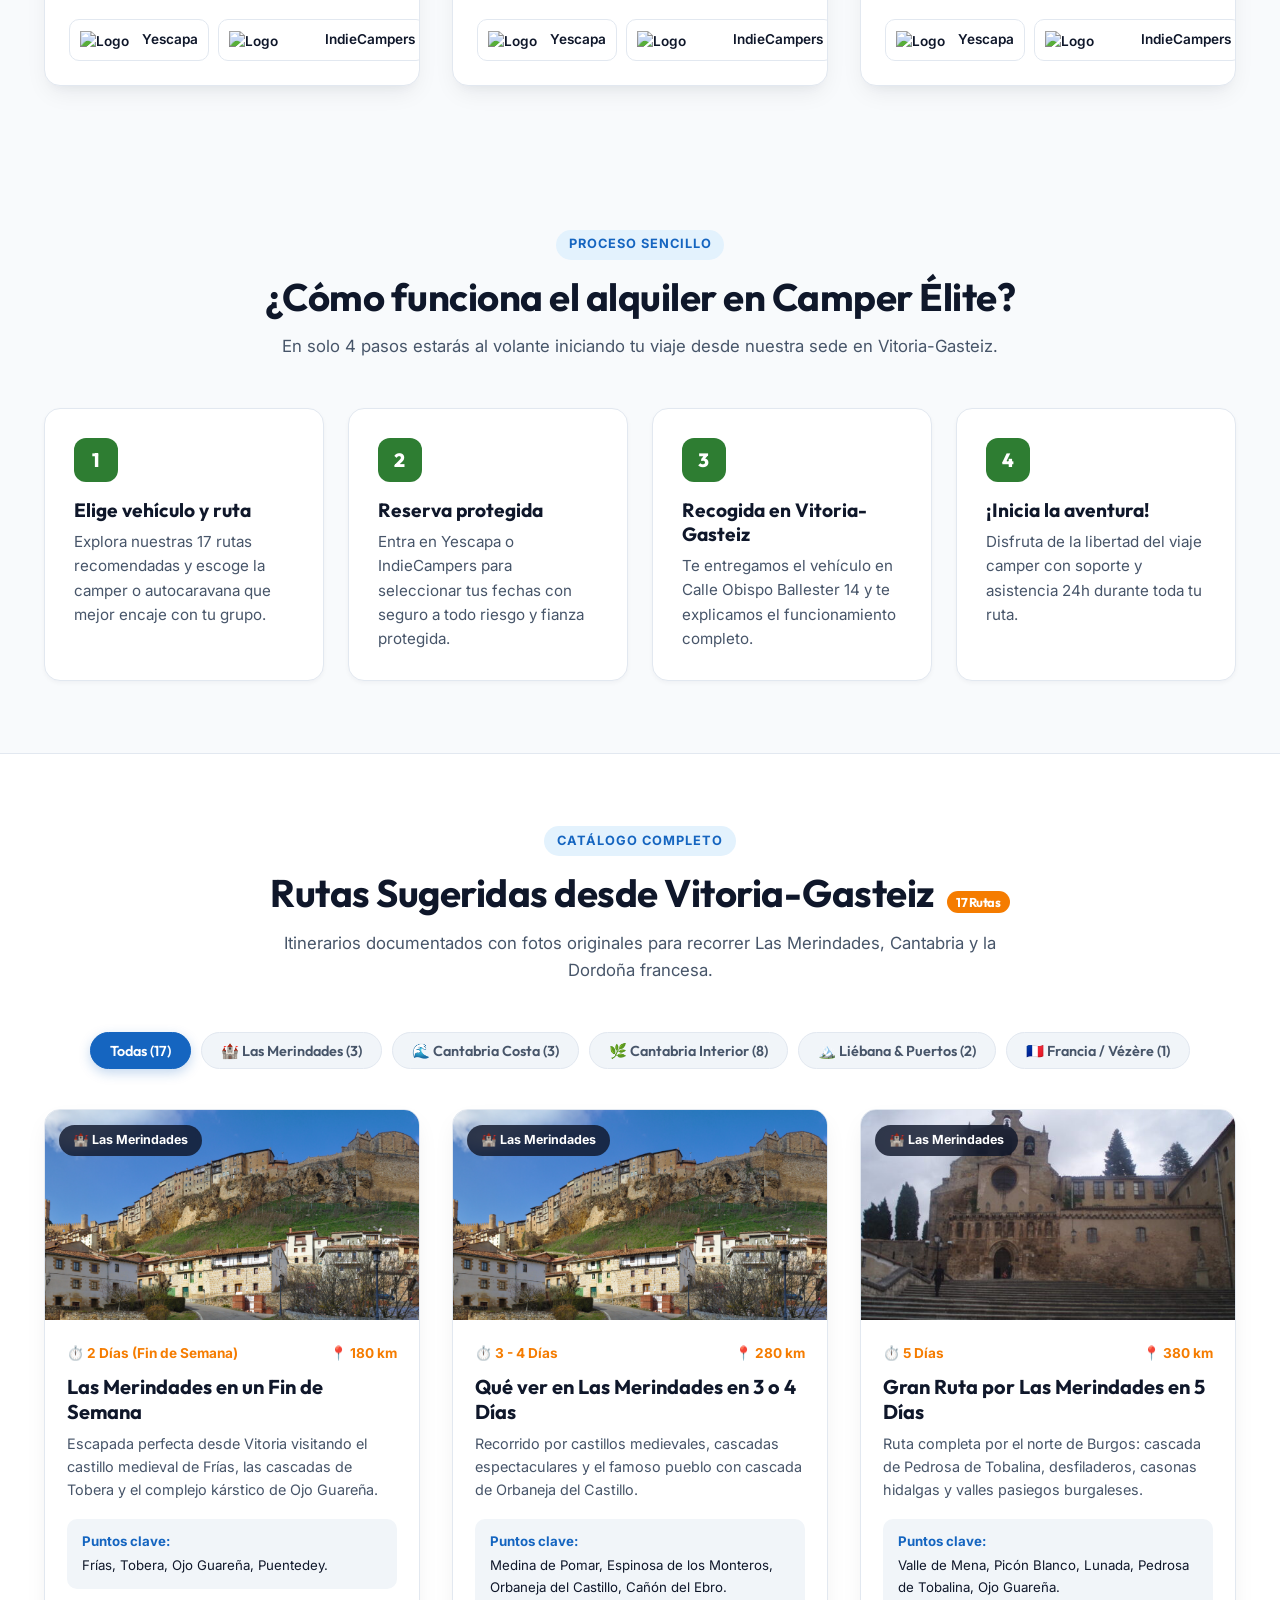
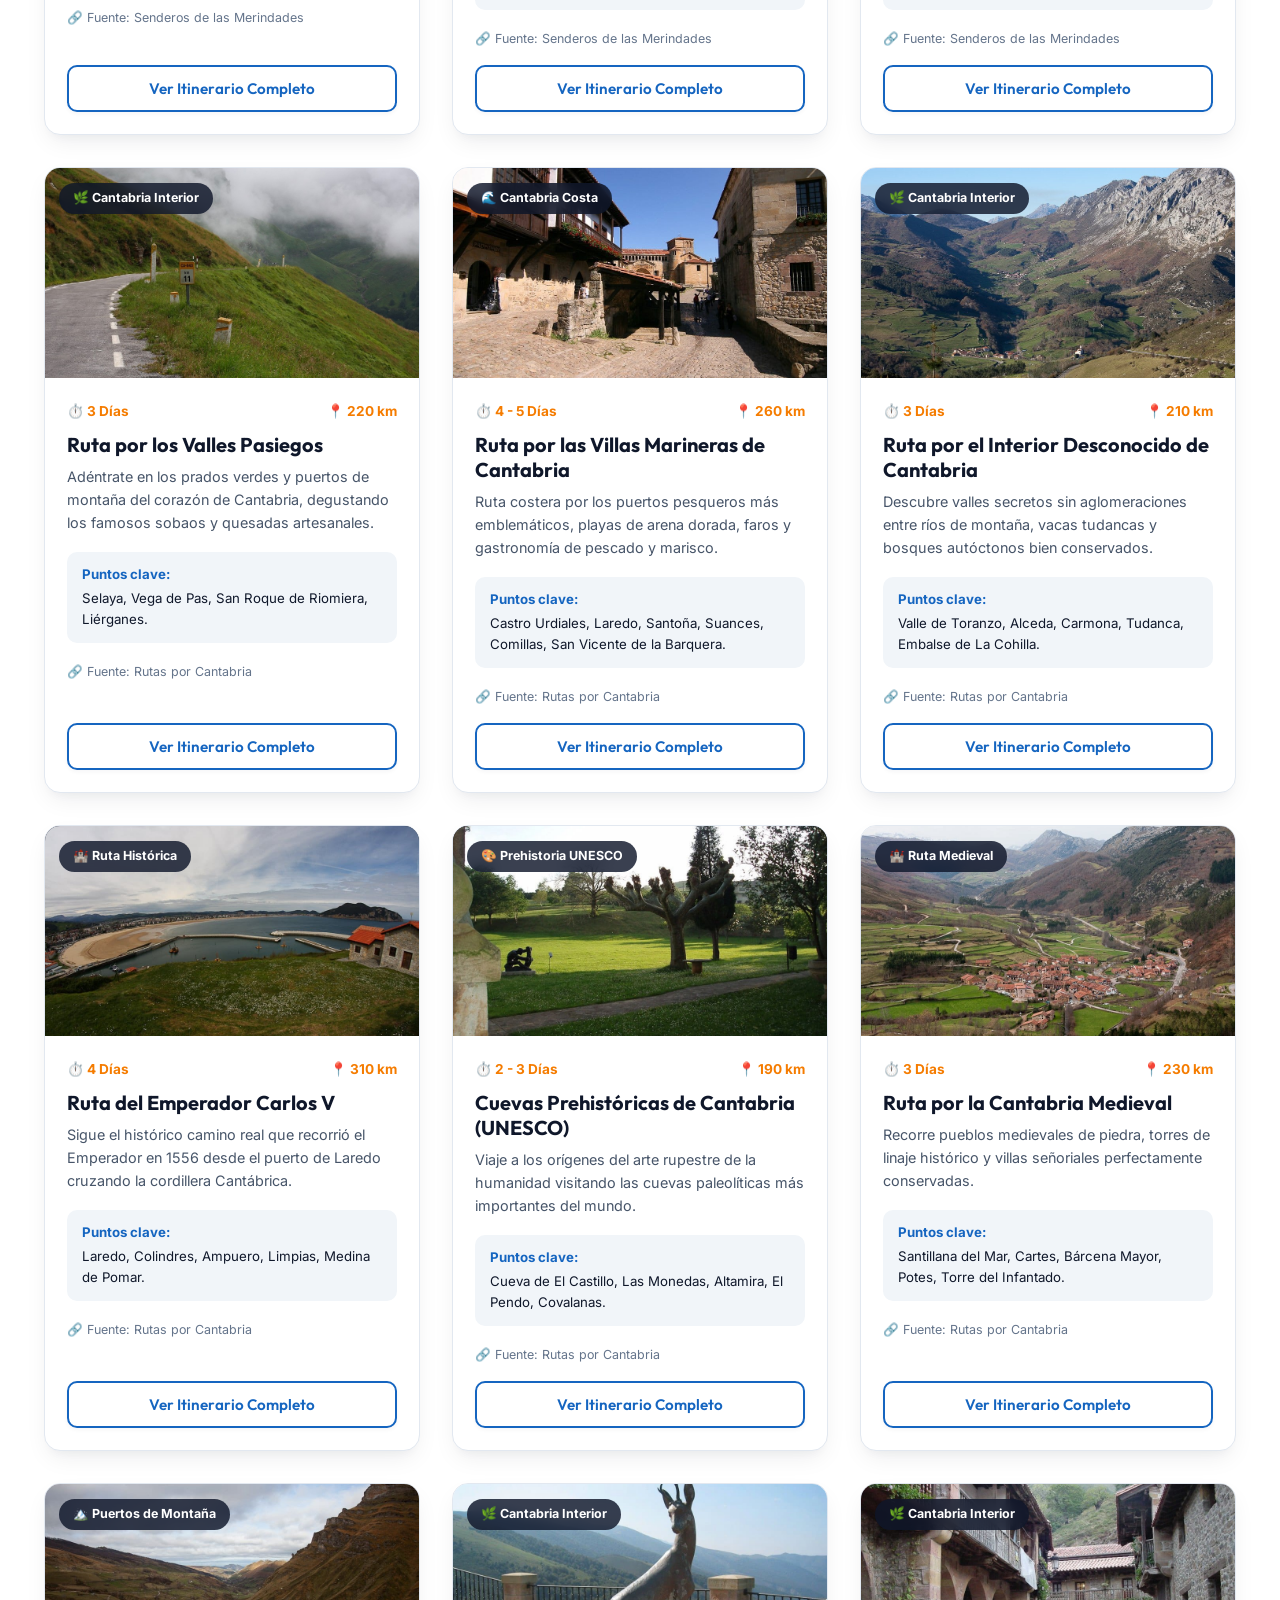
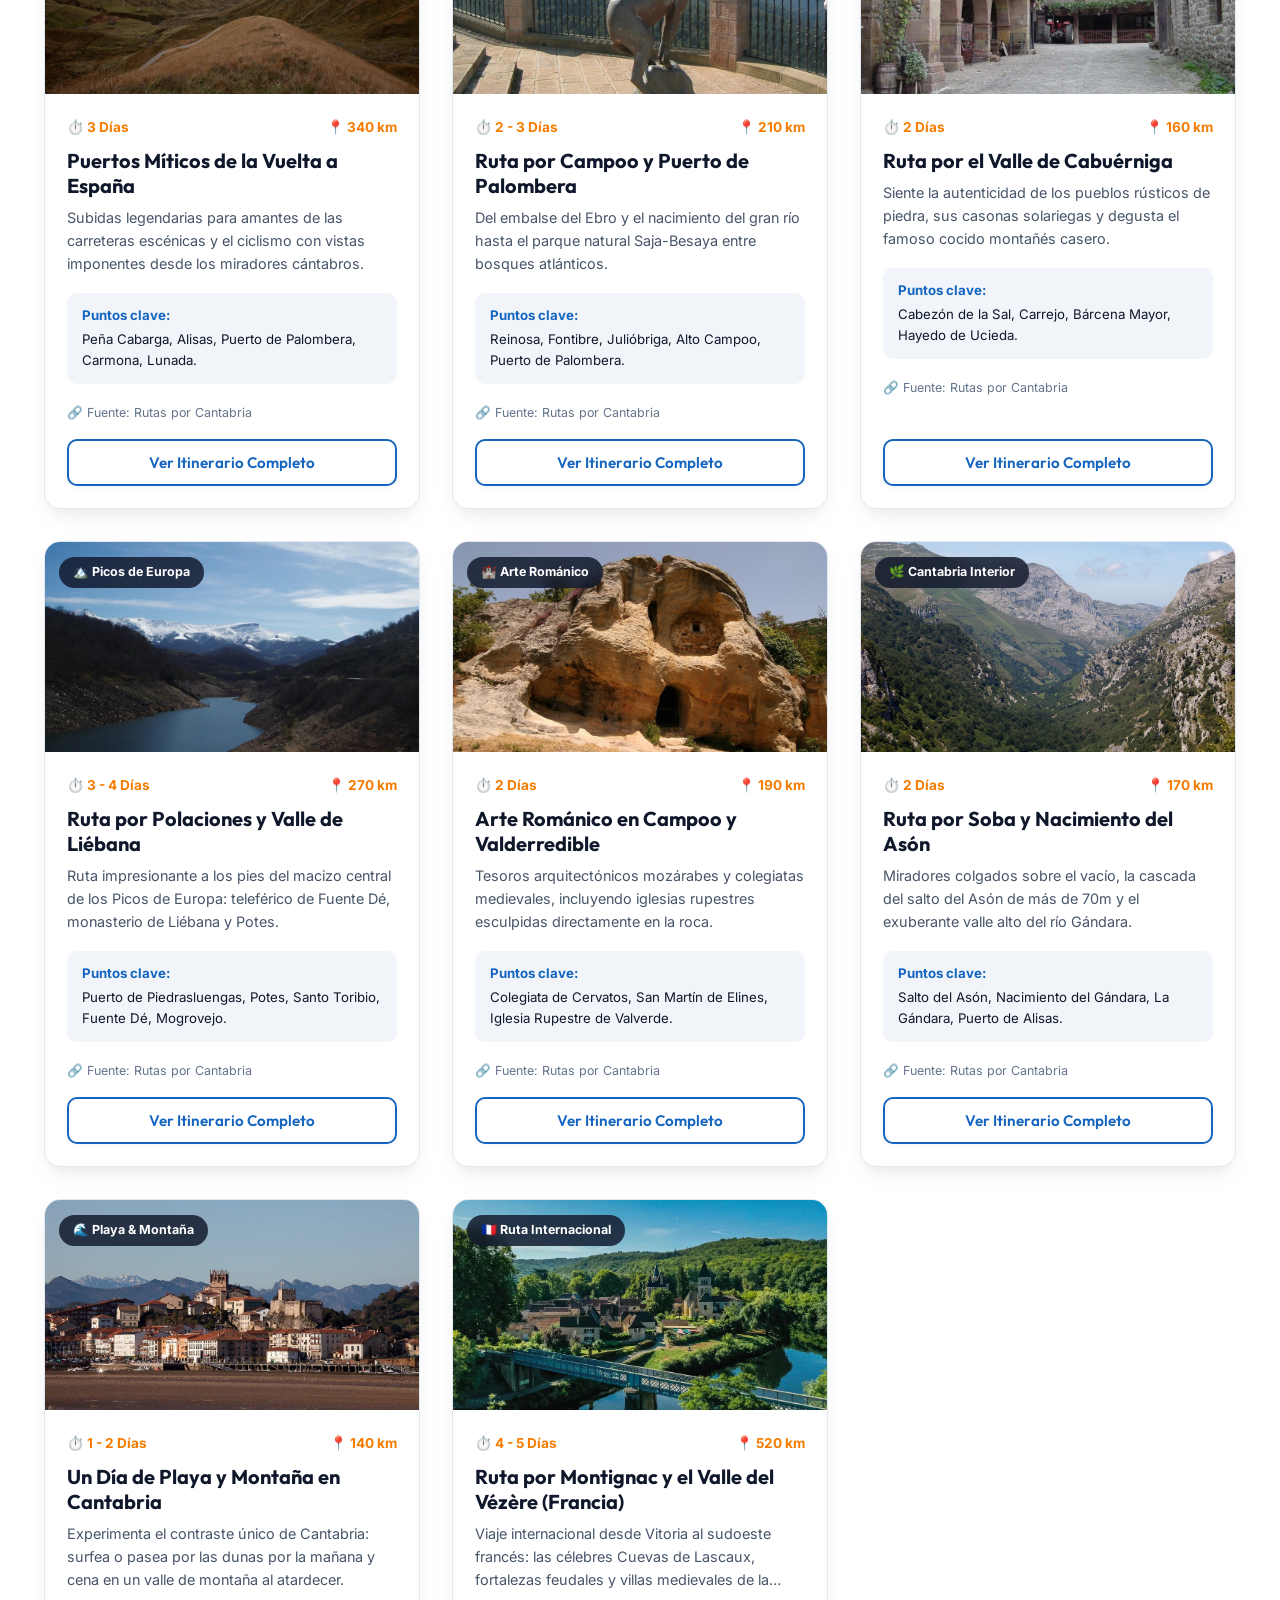
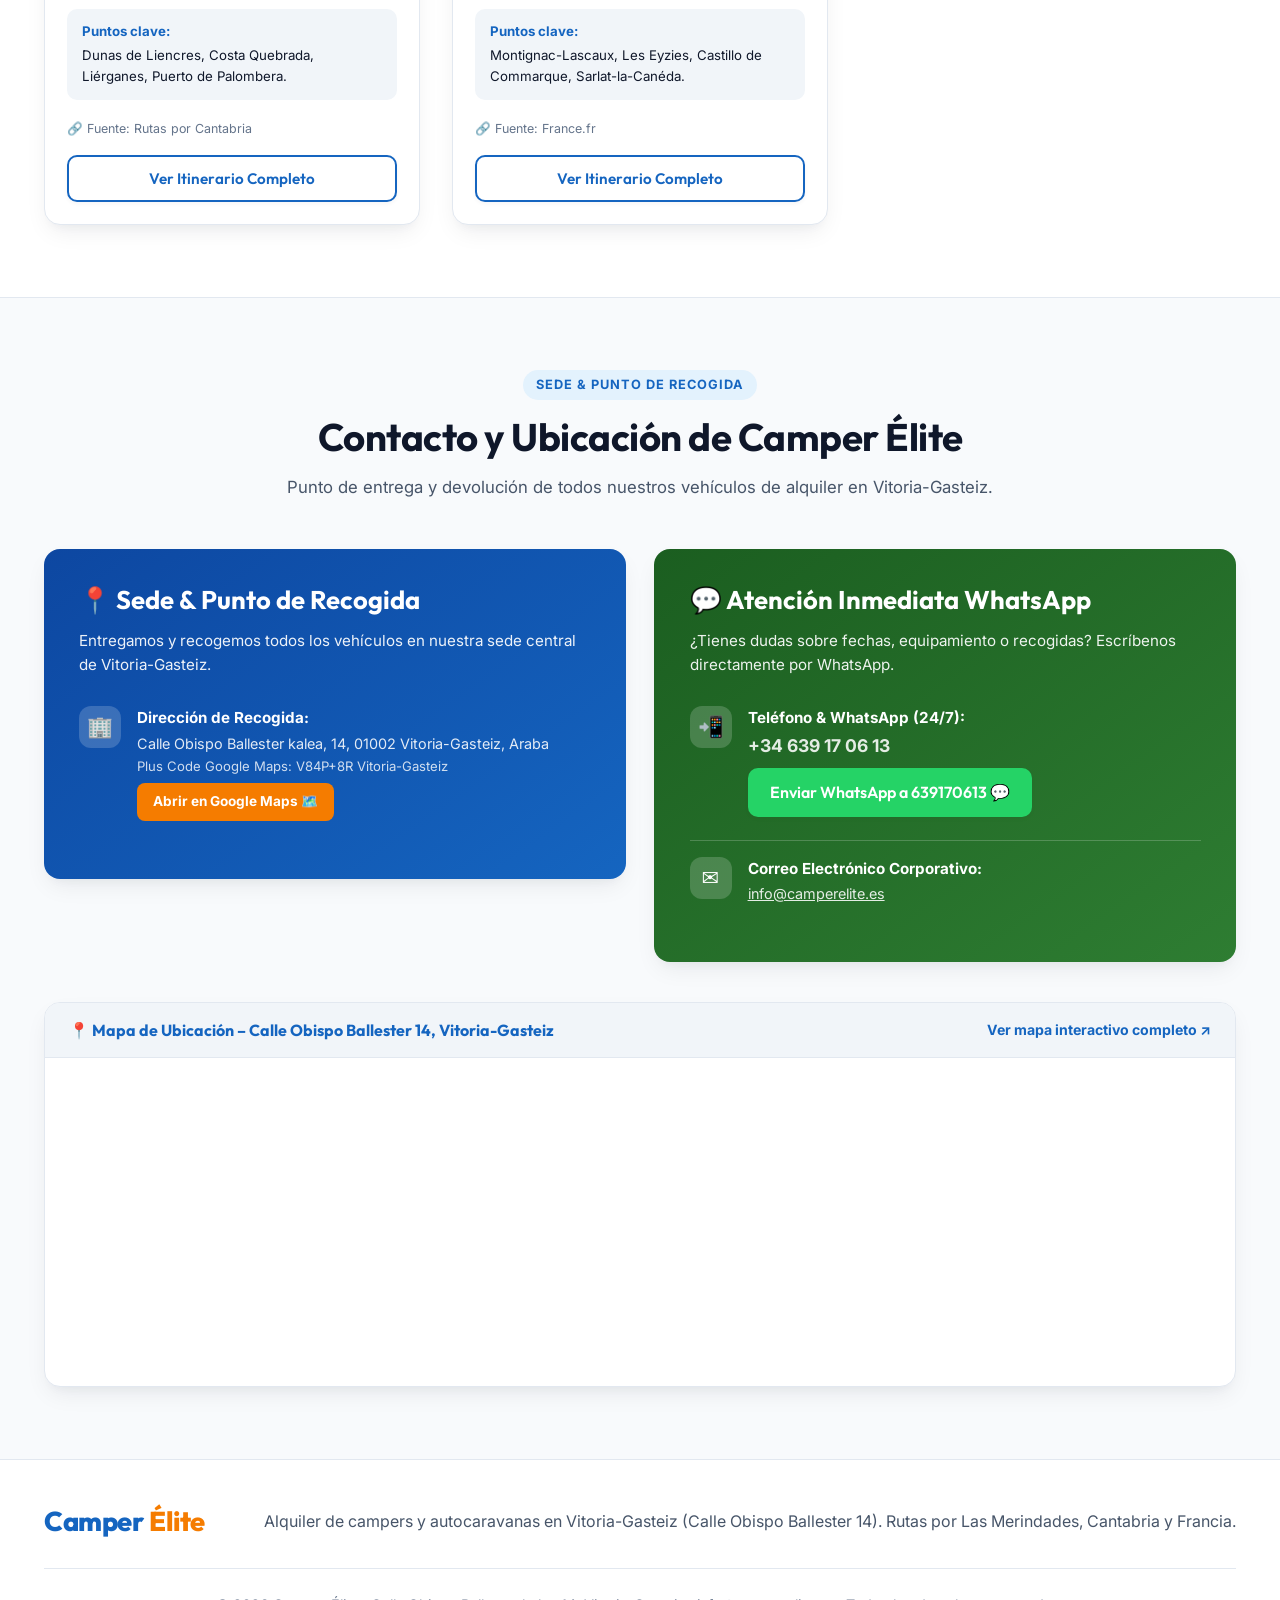
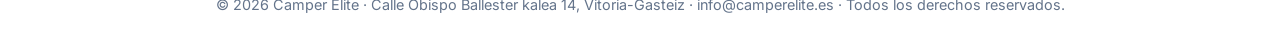
==== commit 3b408d1c: "Add files via upload" ====
--- a/index.html
+++ b/index.html
@@ -7,6 +7,7 @@
   <title>Camper Élite – Alquiler y Rutas de Campers y Autocaravanas en Vitoria-Gasteiz</title>
   <meta name="description"
     content="Alquiler de campers y autocaravanas en Vitoria-Gasteiz (Calle Obispo Ballester 14). Rutas por Las Merindades, Cantabria y el Valle del Vézère en Francia. Reserva en Yescapa e IndieCampers.">
+  <link rel="icon" type="image/svg+xml" href="favicon.svg">
   <link rel="stylesheet" href="styles.css">
 </head>
 
@@ -718,60 +719,49 @@
           Vitoria-Gasteiz.</p>
       </div>
 
-      <div class="contacto-grid">
+      <div class="contacto-grid" style="grid-template-columns: repeat(auto-fit, minmax(320px, 1fr)); gap: 1.8rem;">
         <div class="contacto-info">
-          <h3>Camper Élite Vitoria</h3>
-          <p>Tu sede principal de alquiler de campers y autocaravanas para el País Vasco, Cantabria, Burgos y Francia.
-          </p>
+          <h3>📍 Sede & Punto de Recogida</h3>
+          <p>Entregamos y recogemos todos los vehículos en nuestra sede central de Vitoria-Gasteiz.</p>
 
           <div class="info-item">
-            <div class="info-icon">📍</div>
+            <div class="info-icon">🏢</div>
             <div class="info-text">
-              <strong>Dirección de Recogida y Contacto:</strong>
+              <strong>Dirección de Recogida:</strong>
               <p>Calle Obispo Ballester kalea, 14, 01002 Vitoria-Gasteiz, Araba</p>
-              <p style="margin-top: 0.2rem; opacity: 0.8; font-size: 0.82rem;">Plus Code Google Maps: V84P+8R
-                Vitoria-Gasteiz</p>
+              <p style="margin-top: 0.2rem; opacity: 0.8; font-size: 0.82rem;">Plus Code Google Maps: V84P+8R Vitoria-Gasteiz</p>
               <a href="https://www.google.com/maps/search/?api=1&query=Calle+Obispo+Ballester+kalea+14+01002+Vitoria-Gasteiz"
                 target="_blank" rel="noopener noreferrer" class="maps-btn">
                 Abrir en Google Maps 🗺️
               </a>
             </div>
           </div>
+        </div>
+
+        <div class="contacto-info" style="background: linear-gradient(145deg, #1b5e20 0%, #2e7d32 100%);">
+          <h3>💬 Atención Inmediata WhatsApp</h3>
+          <p>¿Tienes dudas sobre fechas, equipamiento o recogidas? Escríbenos directamente por WhatsApp.</p>
 
           <div class="info-item">
+            <div class="info-icon">📲</div>
+            <div class="info-text">
+              <strong>Teléfono & WhatsApp (24/7):</strong>
+              <p style="font-size: 1.1rem; font-weight: 700; margin-bottom: 0.6rem;">+34 639 17 06 13</p>
+              <a href="https://wa.me/34639170613?text=¡Hola!%20Me%20gustaría%20recibir%20información%20sobre%20el%20alquiler%20de%20campers%20en%20Vitoria."
+                target="_blank" rel="noopener noreferrer" class="btn btn-naranja" style="width: 100%; font-size: 1rem; background: #25D366; border: none; color: white;">
+                Enviar WhatsApp a 639170613 💬
+              </a>
+            </div>
+          </div>
+
+          <div class="info-item" style="margin-top: 1rem; border-top: 1px solid rgba(255,255,255,0.2); padding-top: 1rem;">
             <div class="info-icon">✉️</div>
             <div class="info-text">
-              <strong>Correo Electrónico</strong>
-              <p><a href="mailto:info@camperelite.es" style="color: inherit; text-decoration: none;">info@camperelite.es</a></p>
-            </div>
-          </div>
-
-          <div class="info-item">
-            <div class="info-icon">💬</div>
-            <div class="info-text">
-              <strong>Teléfono & WhatsApp Directo</strong>
-              <p><a href="https://wa.me/34639170613" target="_blank" rel="noopener noreferrer" style="color: #2E7D32; font-weight: 700; text-decoration: none;">+34 639 17 06 13 📲</a> (Atención 24/7)</p>
-            </div>
-          </div>
-        </div>
-
-        <form id="contactForm">
-          <div class="campo">
-            <label for="nombre">Nombre completo</label>
-            <input type="text" id="nombre" name="nombre" placeholder="Ej: Jon Hernández" required>
-          </div>
-          <div class="campo">
-            <label for="email">Correo electrónico</label>
-            <input type="email" id="email" name="email" placeholder="tucorreo@ejemplo.com" required>
-          </div>
-          <div class="campo">
-            <label for="mensaje">¿En qué te podemos ayudar?</label>
-            <textarea id="mensaje" name="mensaje"
-              placeholder="Indícanos la fecha de viaje o las dudas que tengas sobre la recogida en Vitoria..."
-              required></textarea>
-          </div>
-          <button id="btnEnviarForm" class="btn btn-primario" type="submit" style="width: 100%;">Enviar Consulta 📩</button>
-        </form>
+              <strong>Correo Electrónico Corporativo:</strong>
+              <p><a href="mailto:info@camperelite.es" style="color: white; text-decoration: underline;">info@camperelite.es</a></p>
+            </div>
+          </div>
+        </div>
       </div>
 
       <!-- MAPA GOOGLE EMBED -->
@@ -816,18 +806,7 @@
     </div>
   </div>
 
-  <!-- MODAL DE CONFIRMACIÓN DE ENVIÓ DE FORMULARIO -->
-  <div id="confirmacionModal" class="modal" role="dialog" aria-modal="true">
-    <div class="modal-content" style="max-width: 540px; text-align: center;">
-      <button class="modal-close" onclick="cerrarConfirmacionModal()" aria-label="Cerrar">✕</button>
-      <div style="font-size: 3rem; margin-bottom: 0.5rem;">📩</div>
-      <h3 style="font-size: 1.6rem; color: #1565C0; margin-bottom: 0.8rem;">¡Consulta Enviada con Éxito!</h3>
-      <p style="color: #475569; font-size: 0.98rem; margin-bottom: 1.2rem; line-height: 1.6;" id="confirmacionTexto">
-        Hemos registrado tu mensaje y enviado la notificación correspondiente.
-      </p>
-      <button class="btn btn-primario" onclick="cerrarConfirmacionModal()" style="width: 100%;">Entendido 👍</button>
-    </div>
-  </div>
+
 
   <script src="main.js"></script>
 </body>
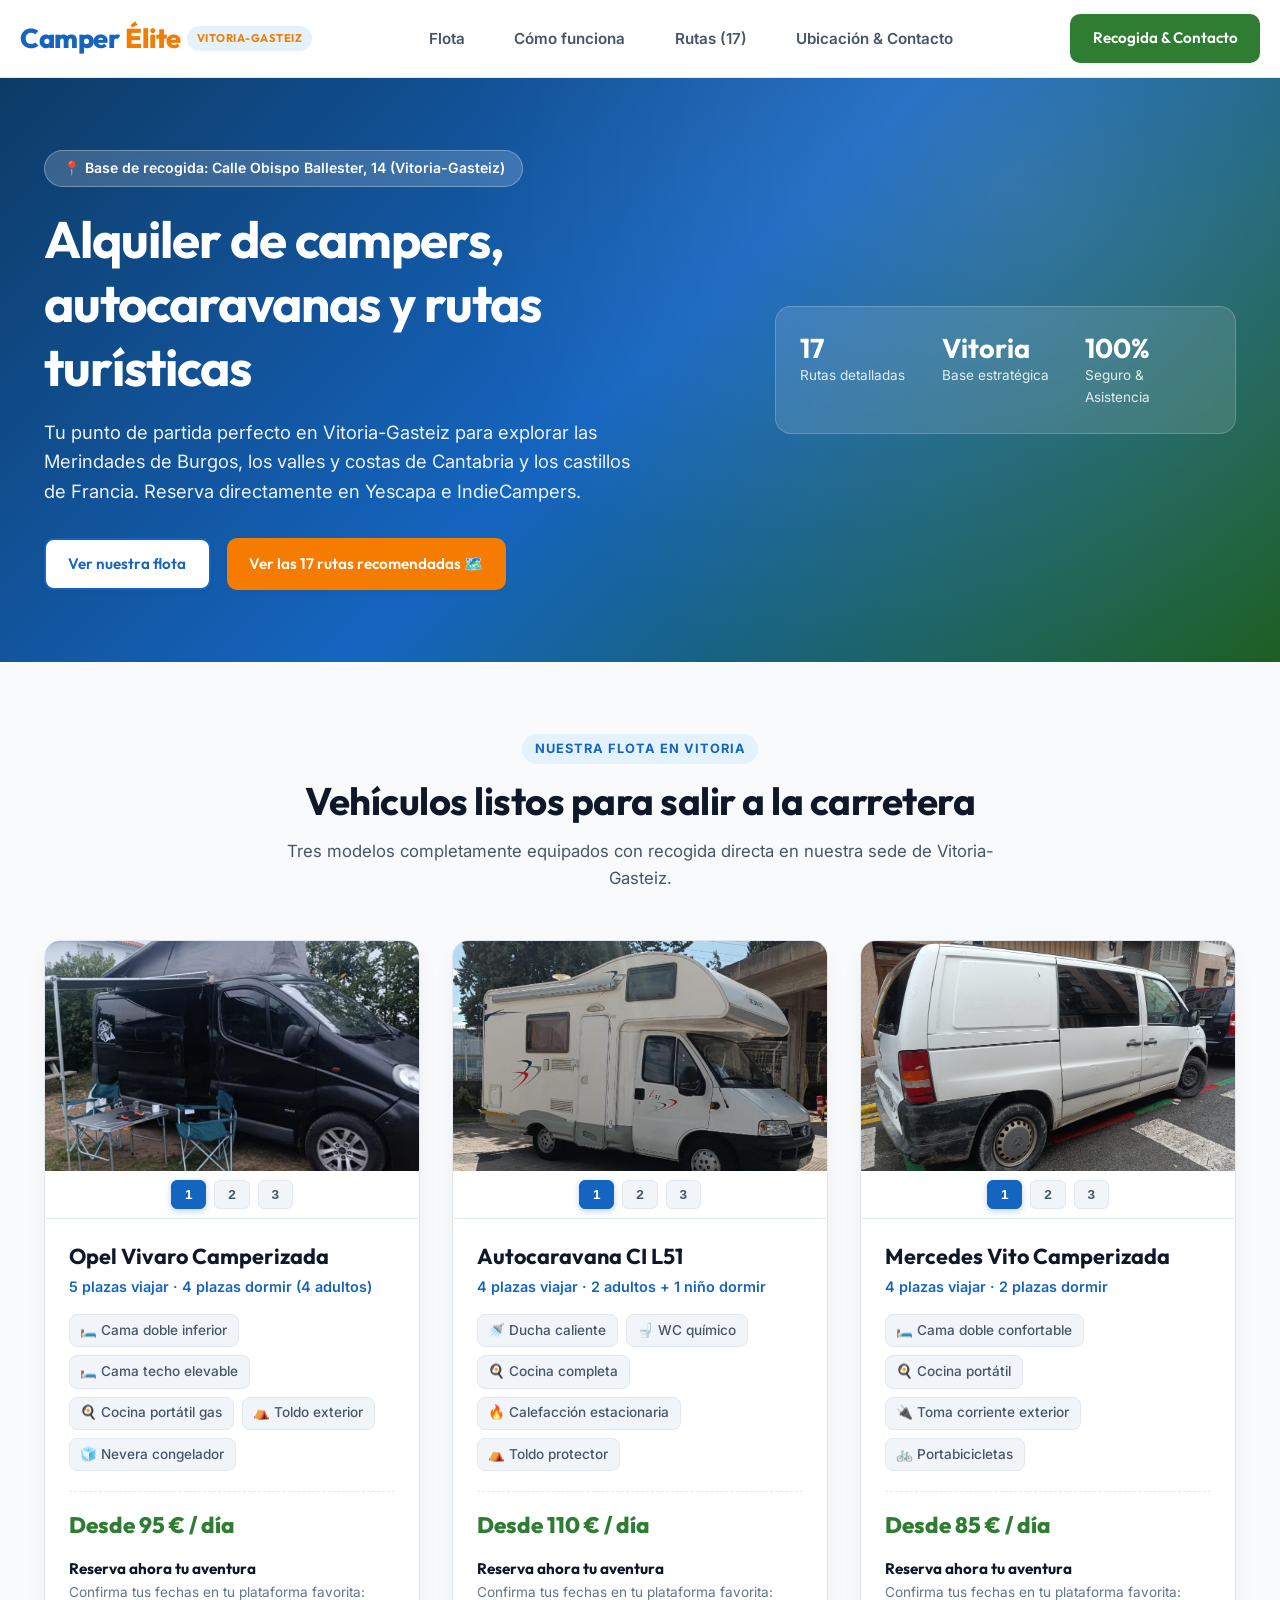
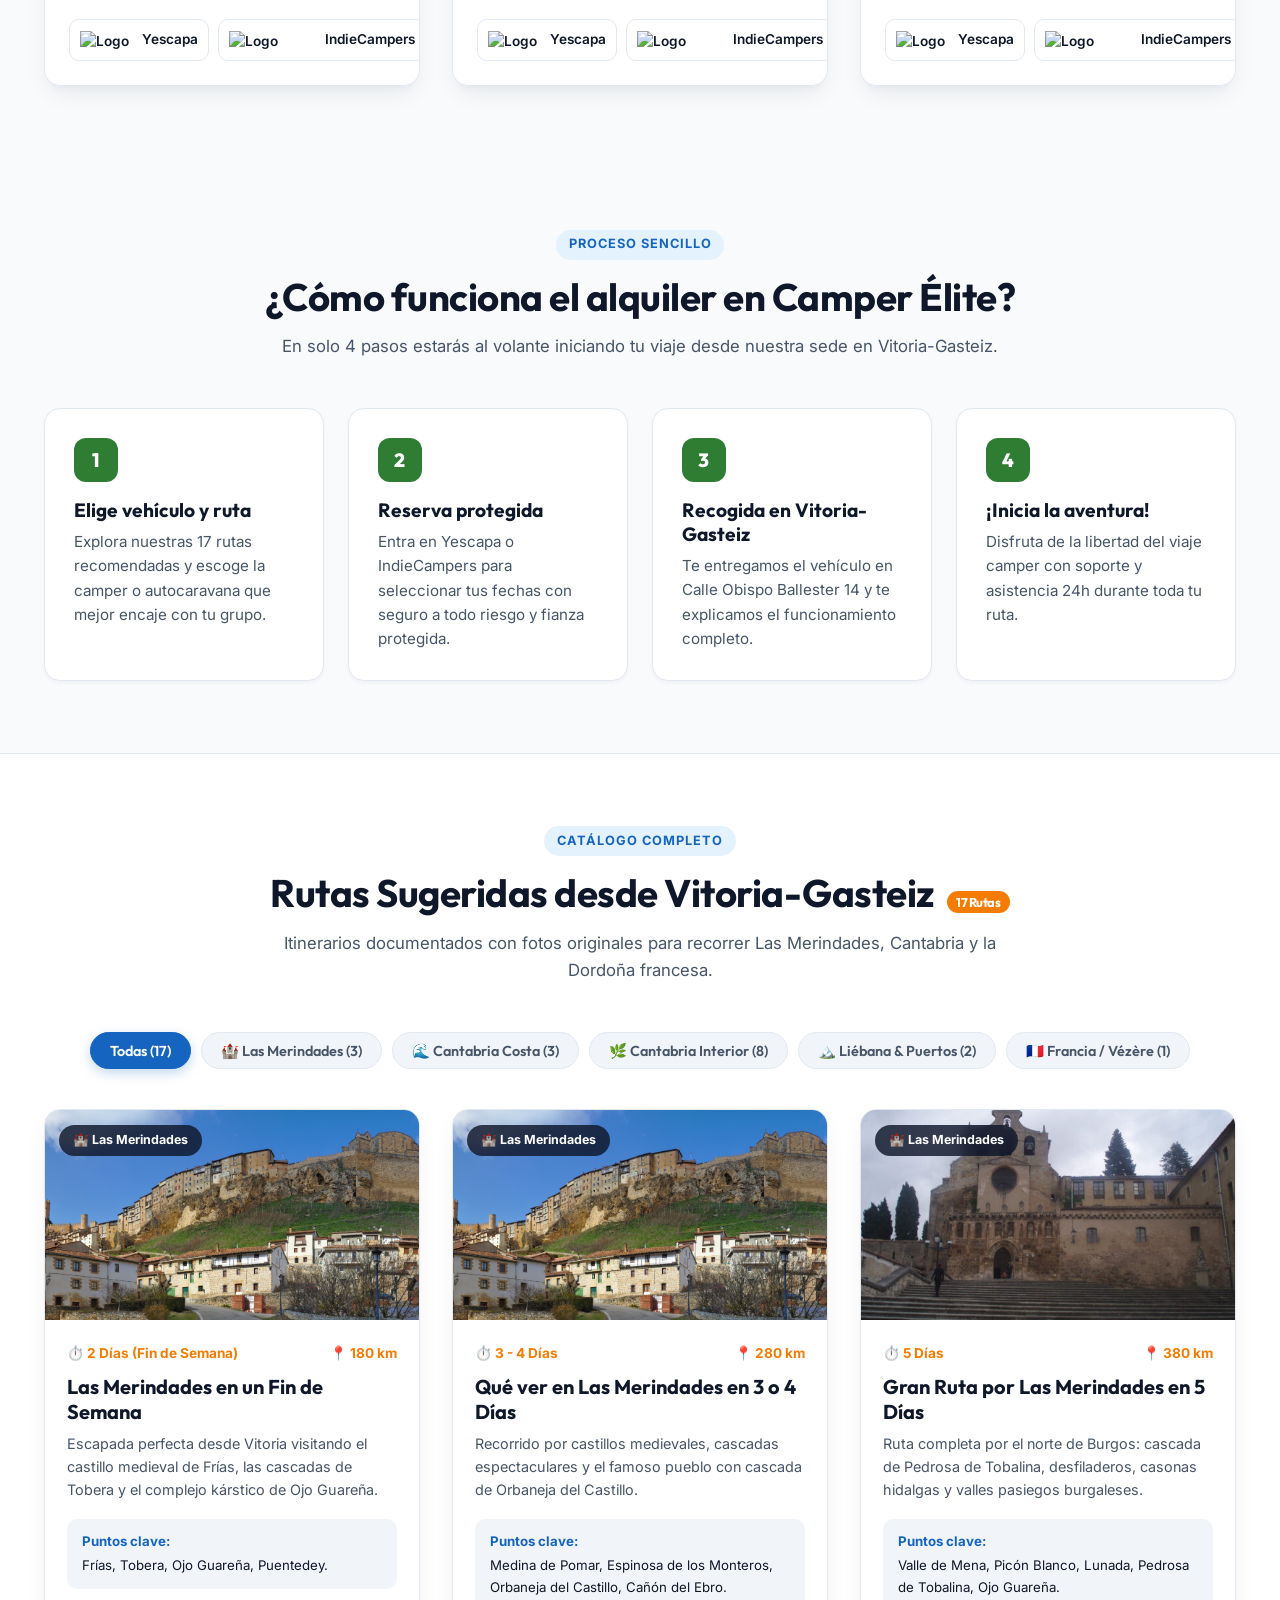
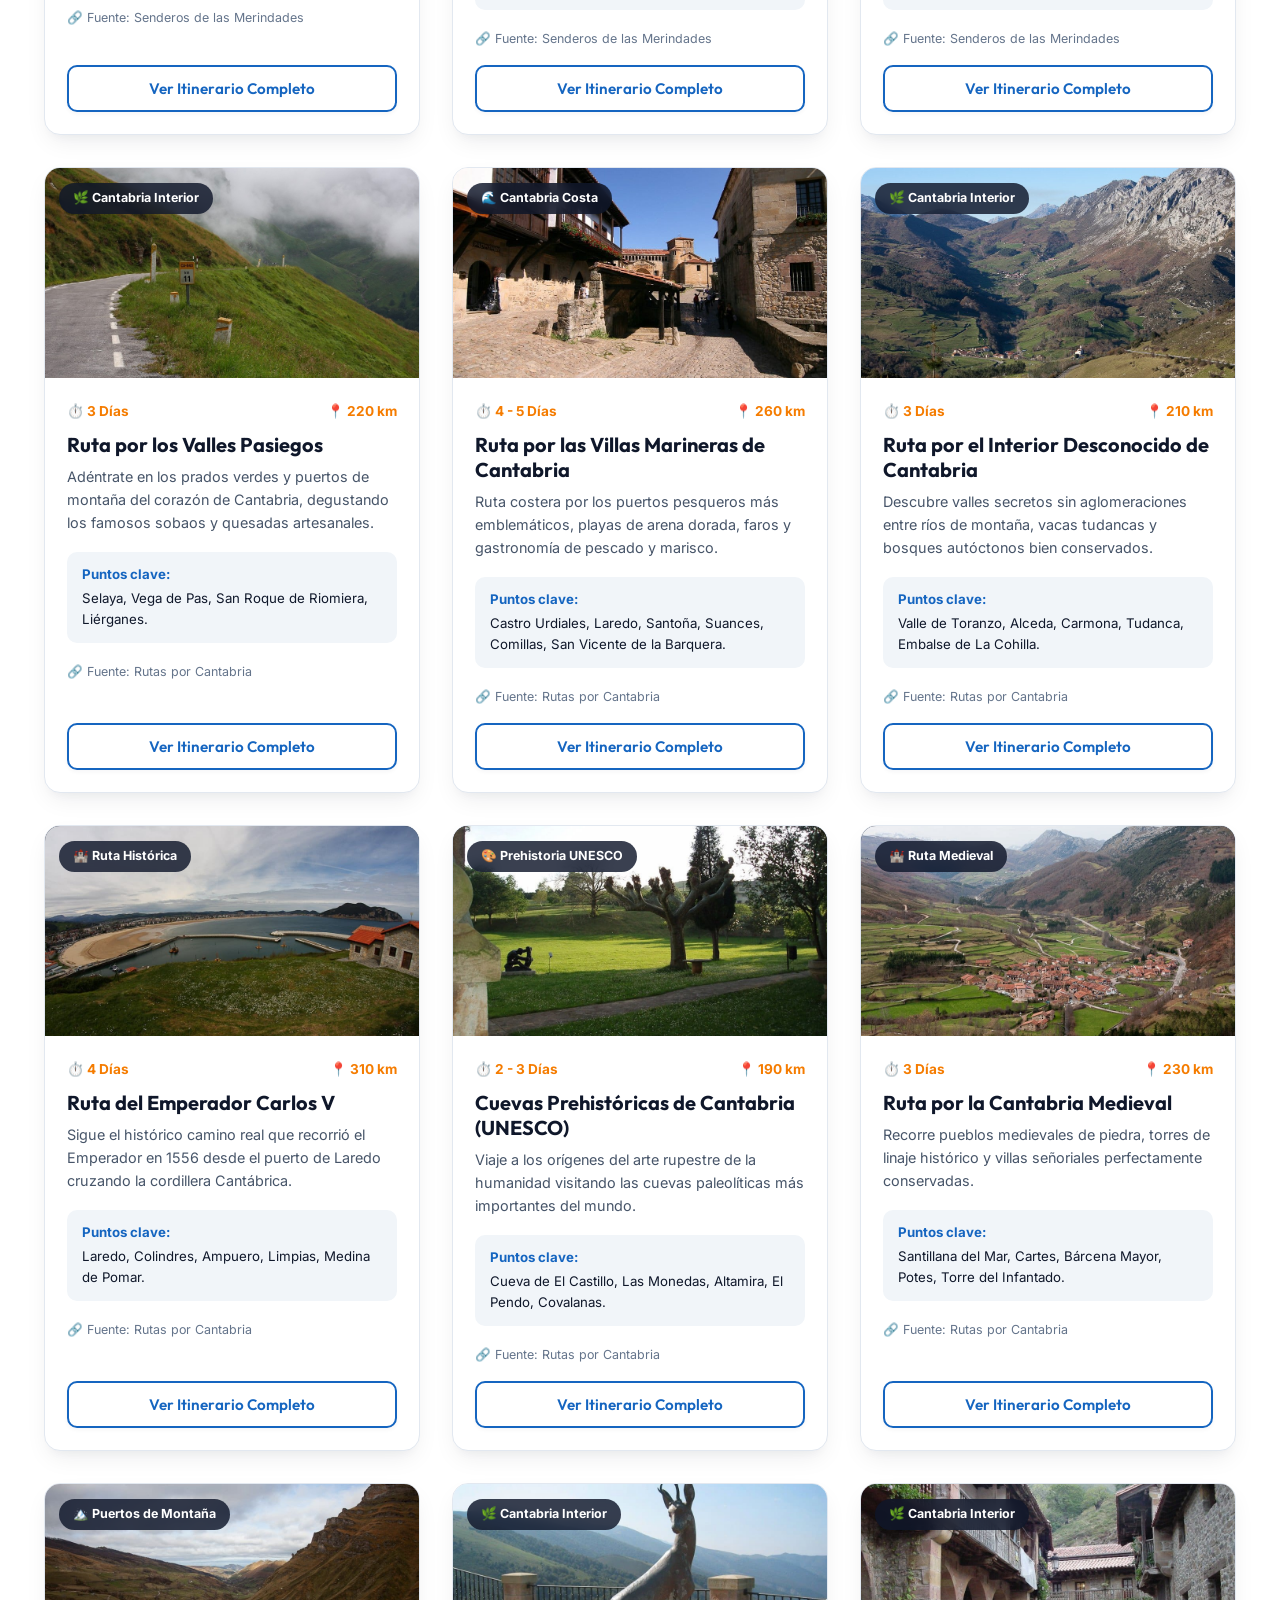
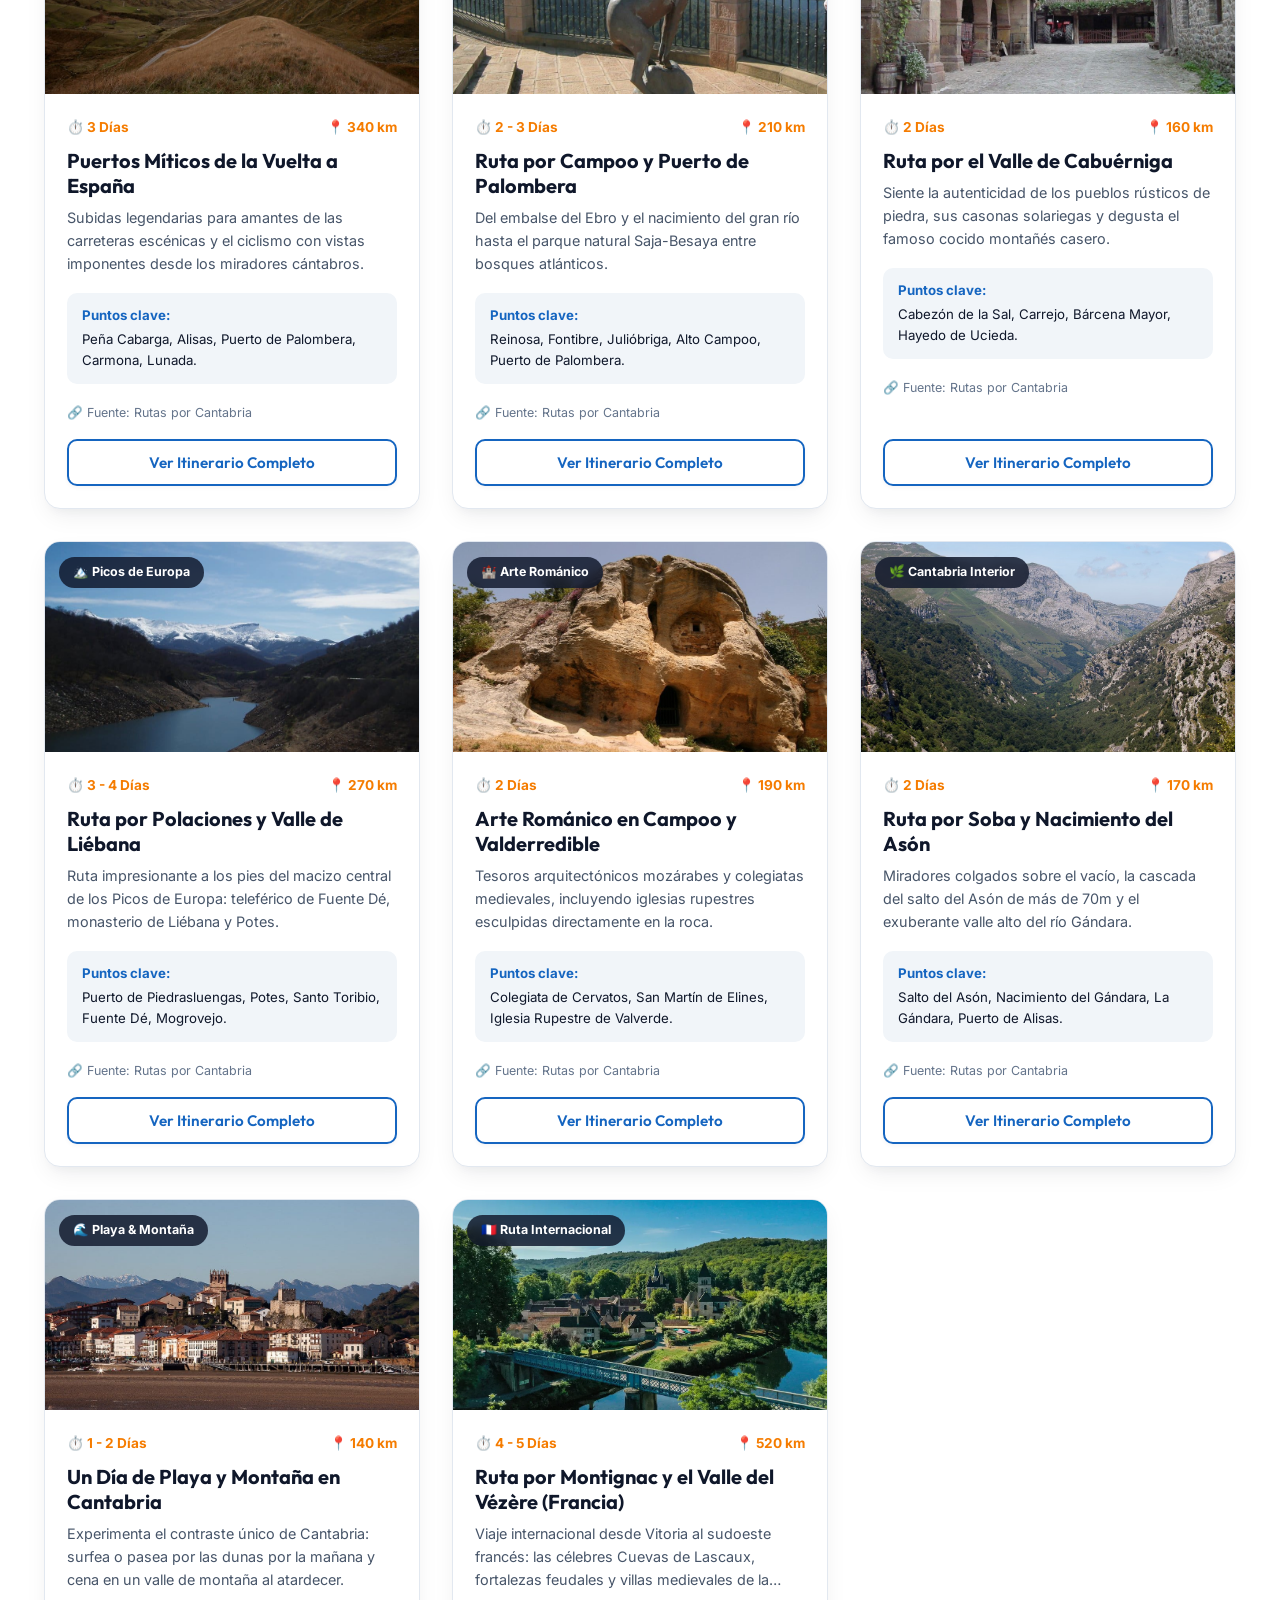
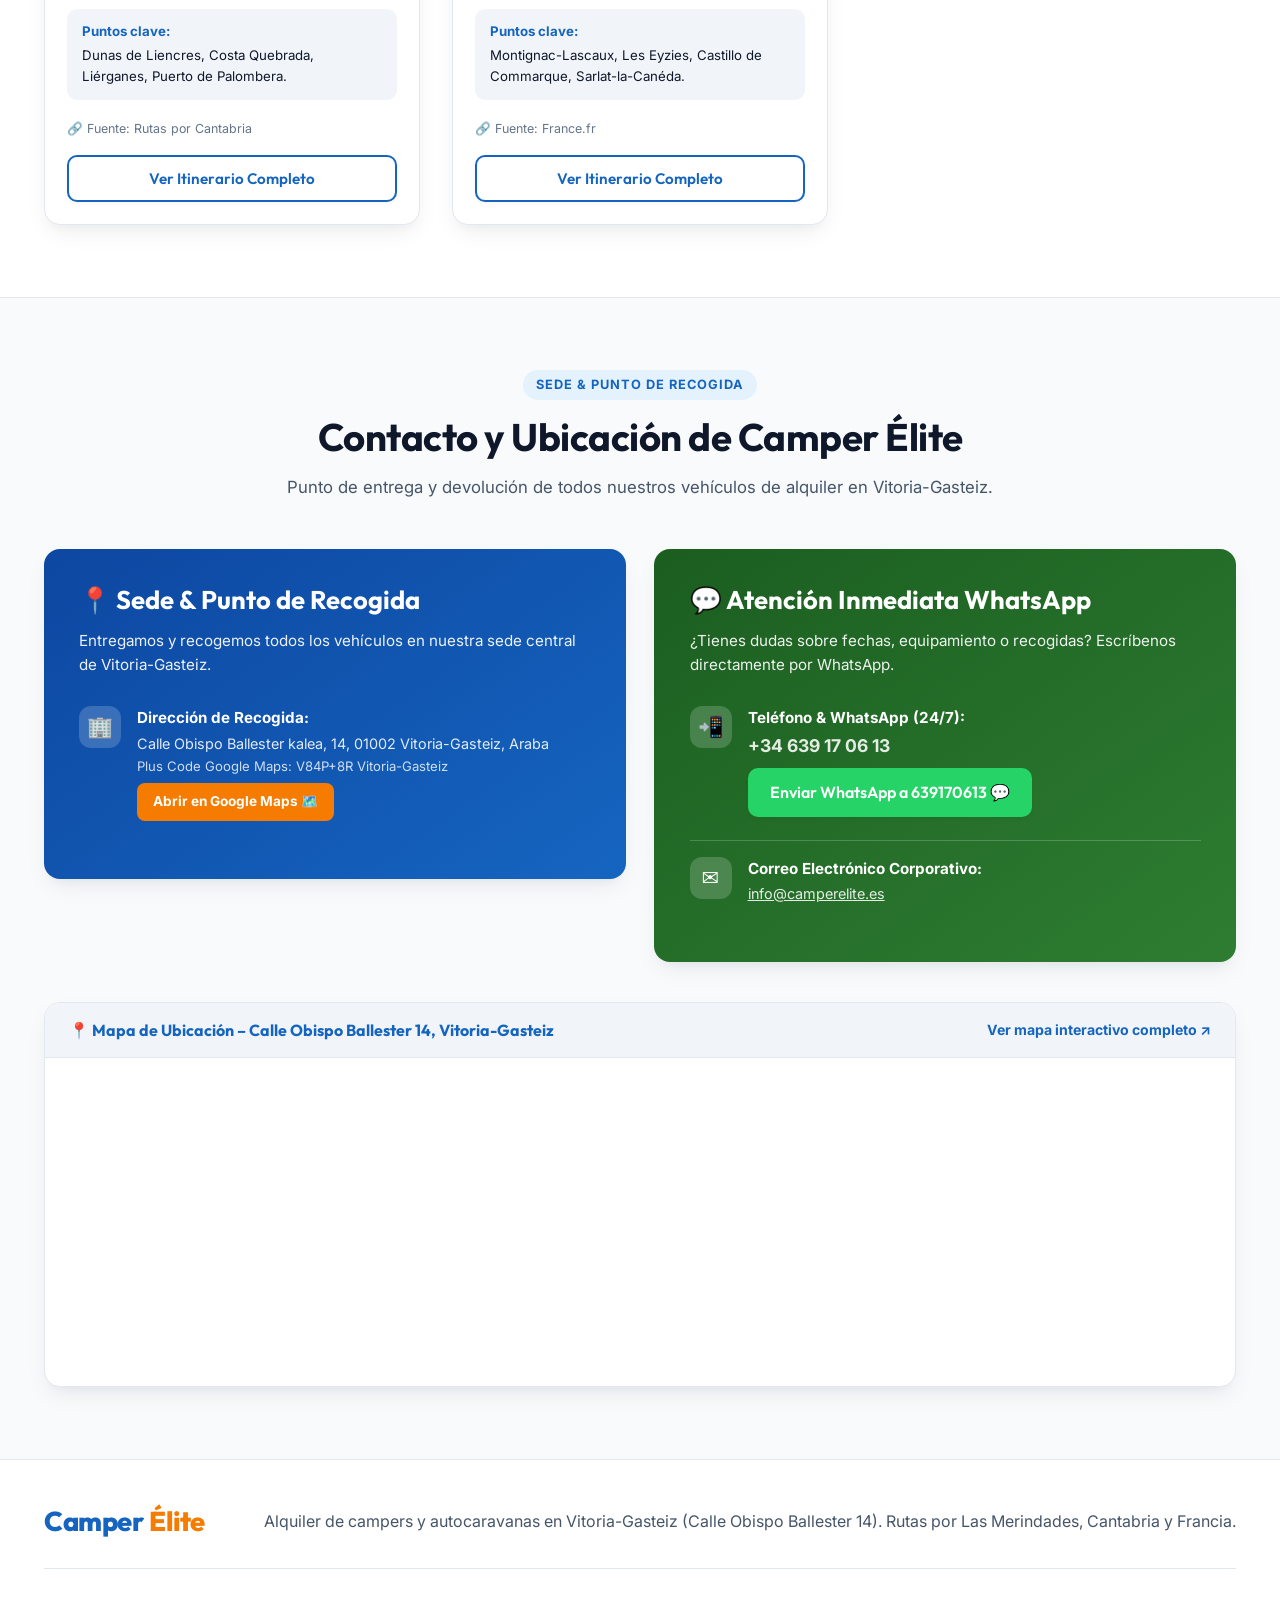
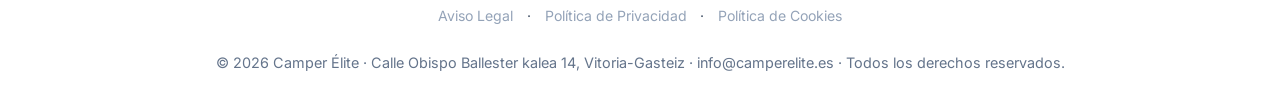
==== commit da359beb: "Add files via upload" ====
--- a/index.html
+++ b/index.html
@@ -791,6 +791,11 @@
         <p>Alquiler de campers y autocaravanas en Vitoria-Gasteiz (Calle Obispo Ballester 14). Rutas por Las Merindades,
           Cantabria y Francia.</p>
       </div>
+      <div class="footer-legal" style="margin-top: 1.2rem; padding-top: 1rem; border-top: 1px solid rgba(255,255,255,0.1); font-size: 0.88rem; text-align: center;">
+        <a href="aviso-legal.html" style="color: #94A3B8; text-decoration: none; margin: 0 0.6rem; transition: color 0.3s ease;">Aviso Legal</a> ·
+        <a href="politica-de-privacidad.html" style="color: #94A3B8; text-decoration: none; margin: 0 0.6rem; transition: color 0.3s ease;">Política de Privacidad</a> ·
+        <a href="politica-de-cookies.html" style="color: #94A3B8; text-decoration: none; margin: 0 0.6rem; transition: color 0.3s ease;">Política de Cookies</a>
+      </div>
       <div class="footer-bottom">
         © <span id="year"></span> Camper Élite · Calle Obispo Ballester kalea 14, Vitoria-Gasteiz · info@camperelite.es · Todos los derechos
         reservados.
--- a/styles.css
+++ b/styles.css
@@ -1020,3 +1020,9 @@
     flex-direction: column;
   }
 }
+
+/* ESTILOS PIE DE PÁGINA Y LEGAL */
+.footer-legal a:hover {
+  color: #60A5FA !important;
+  text-decoration: underline !important;
+}
